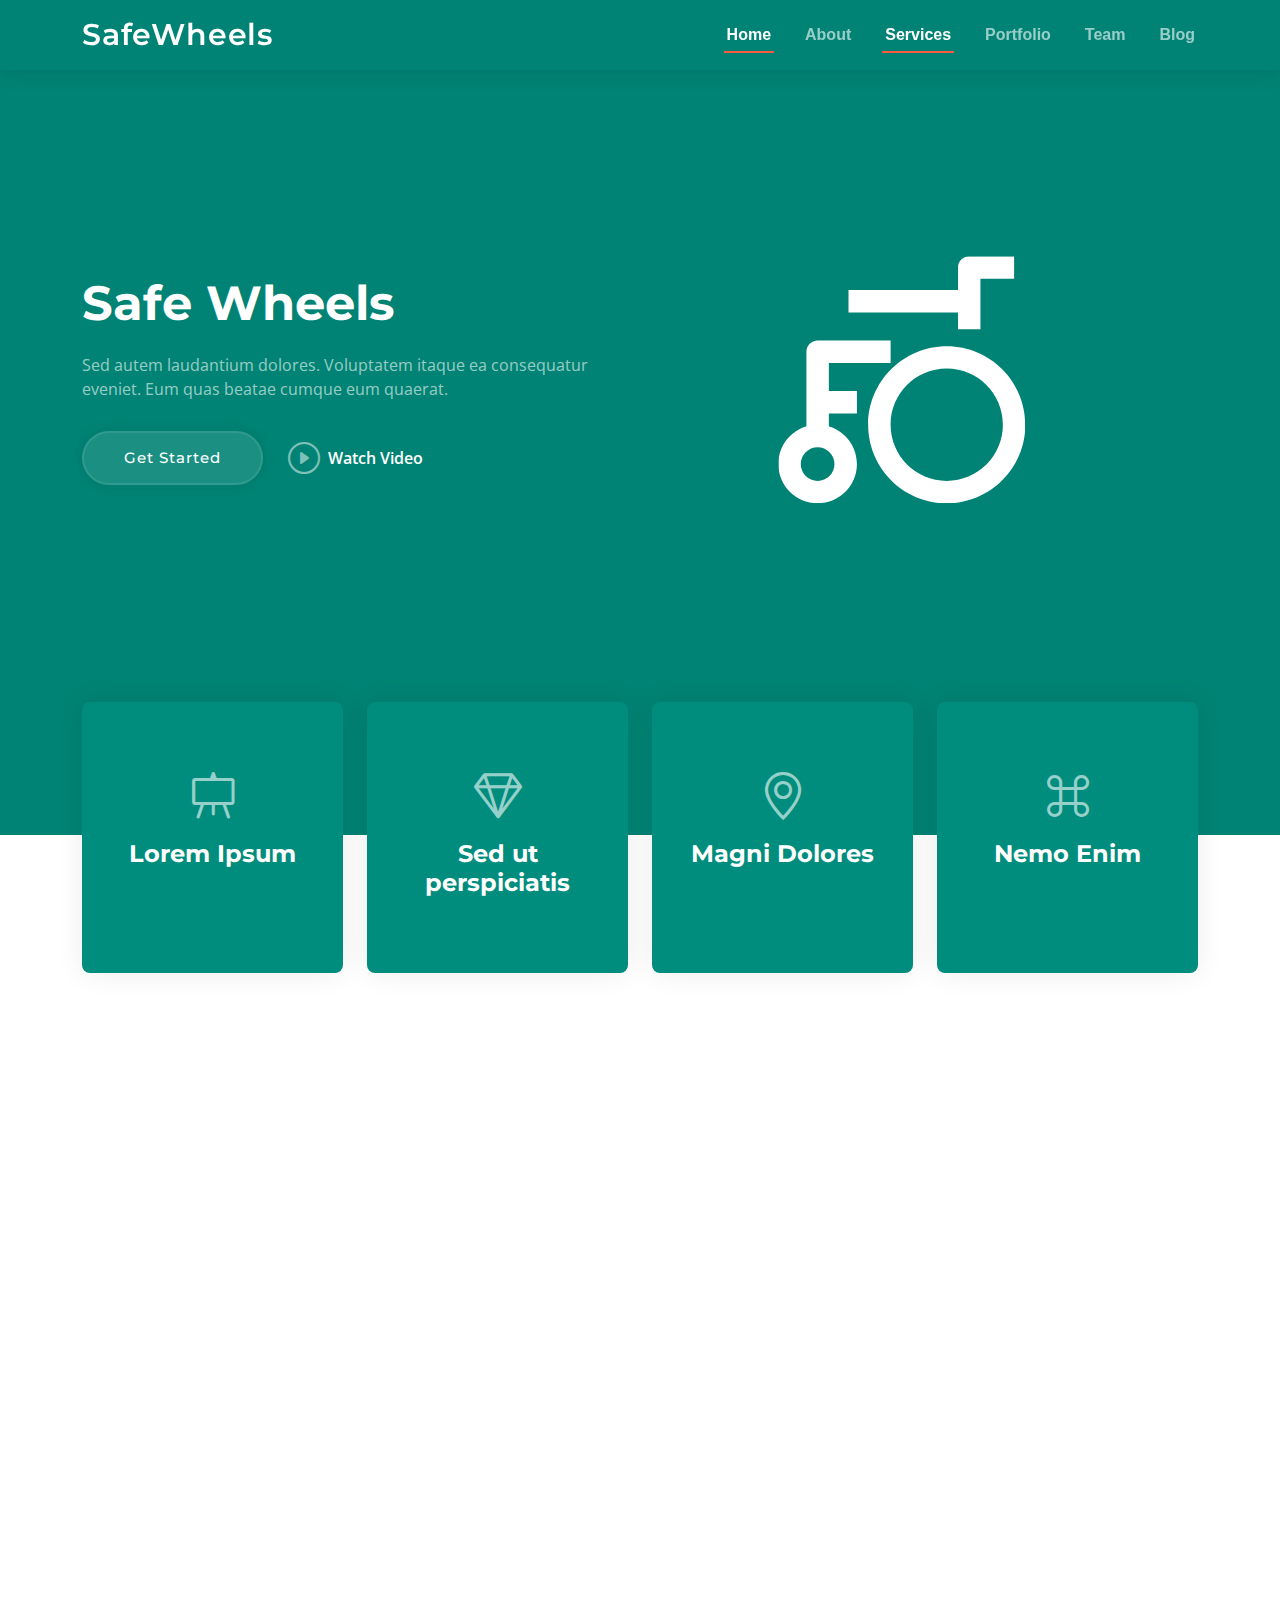
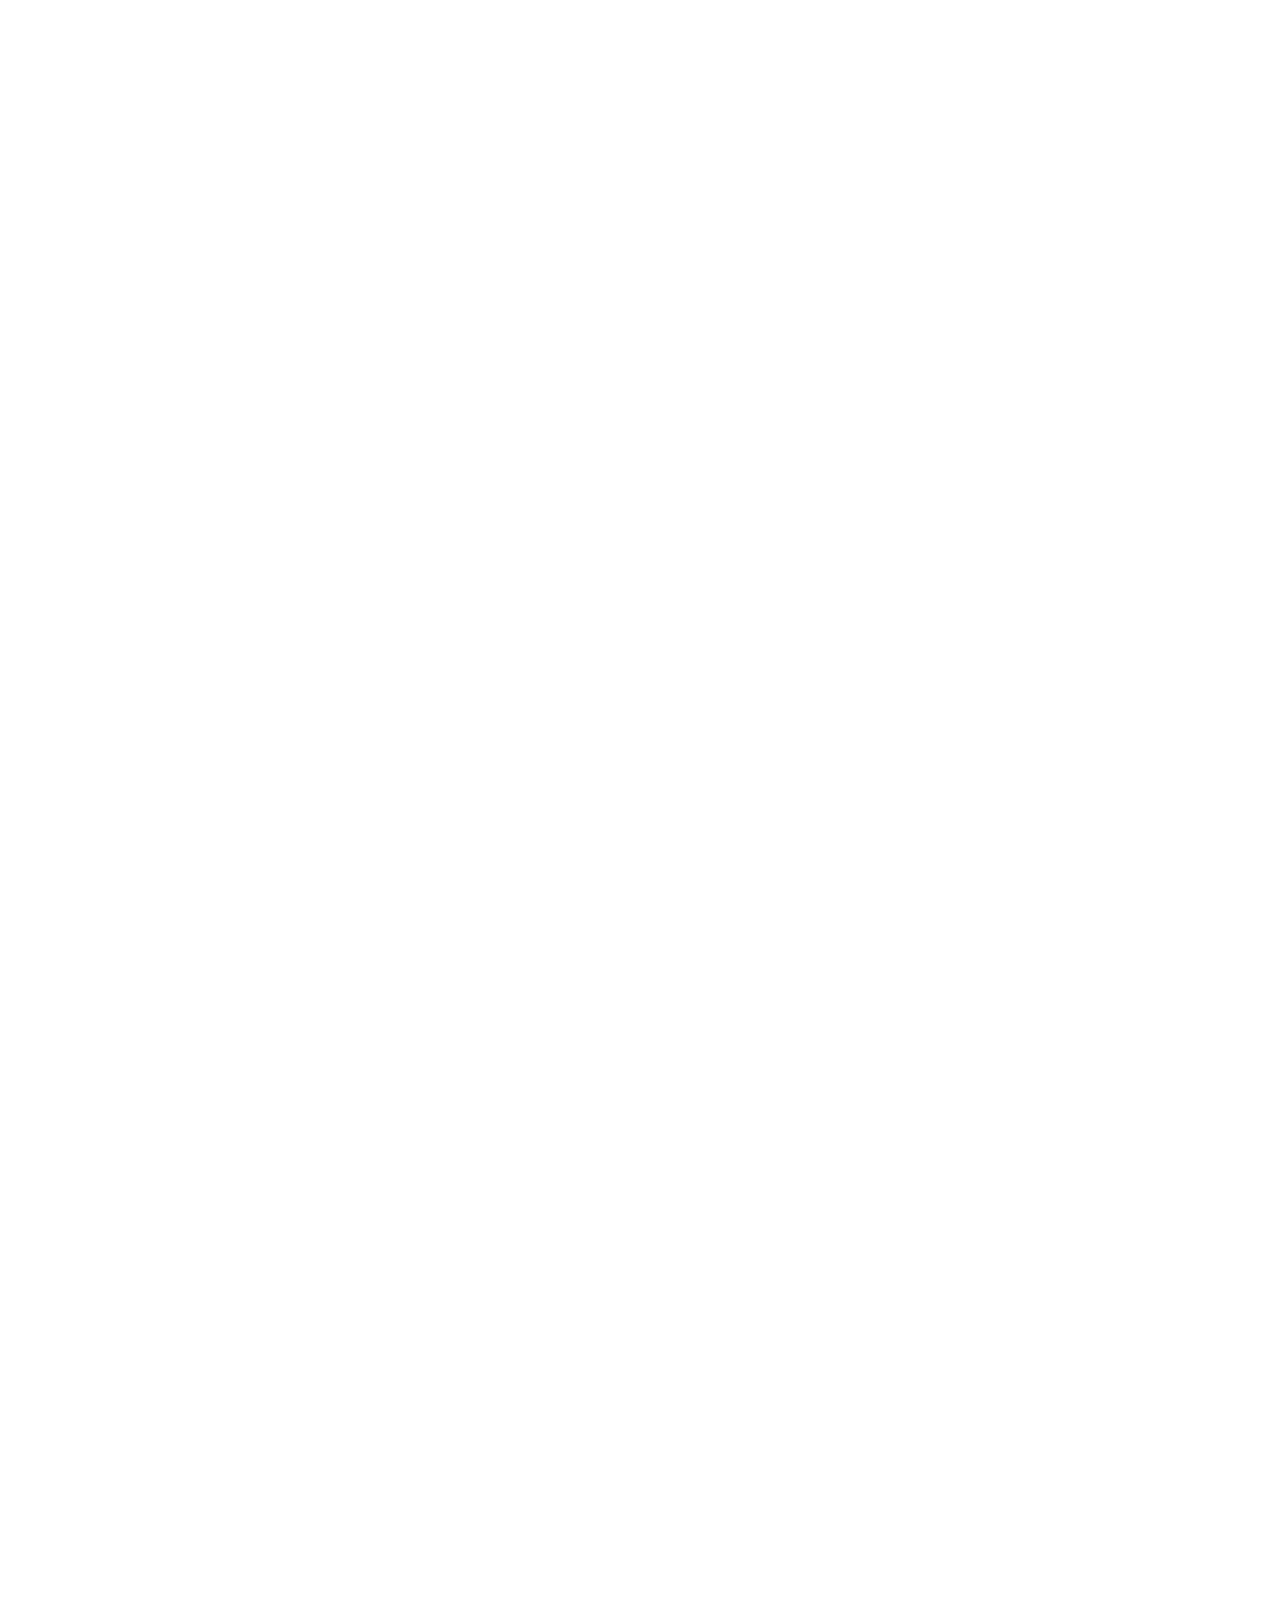
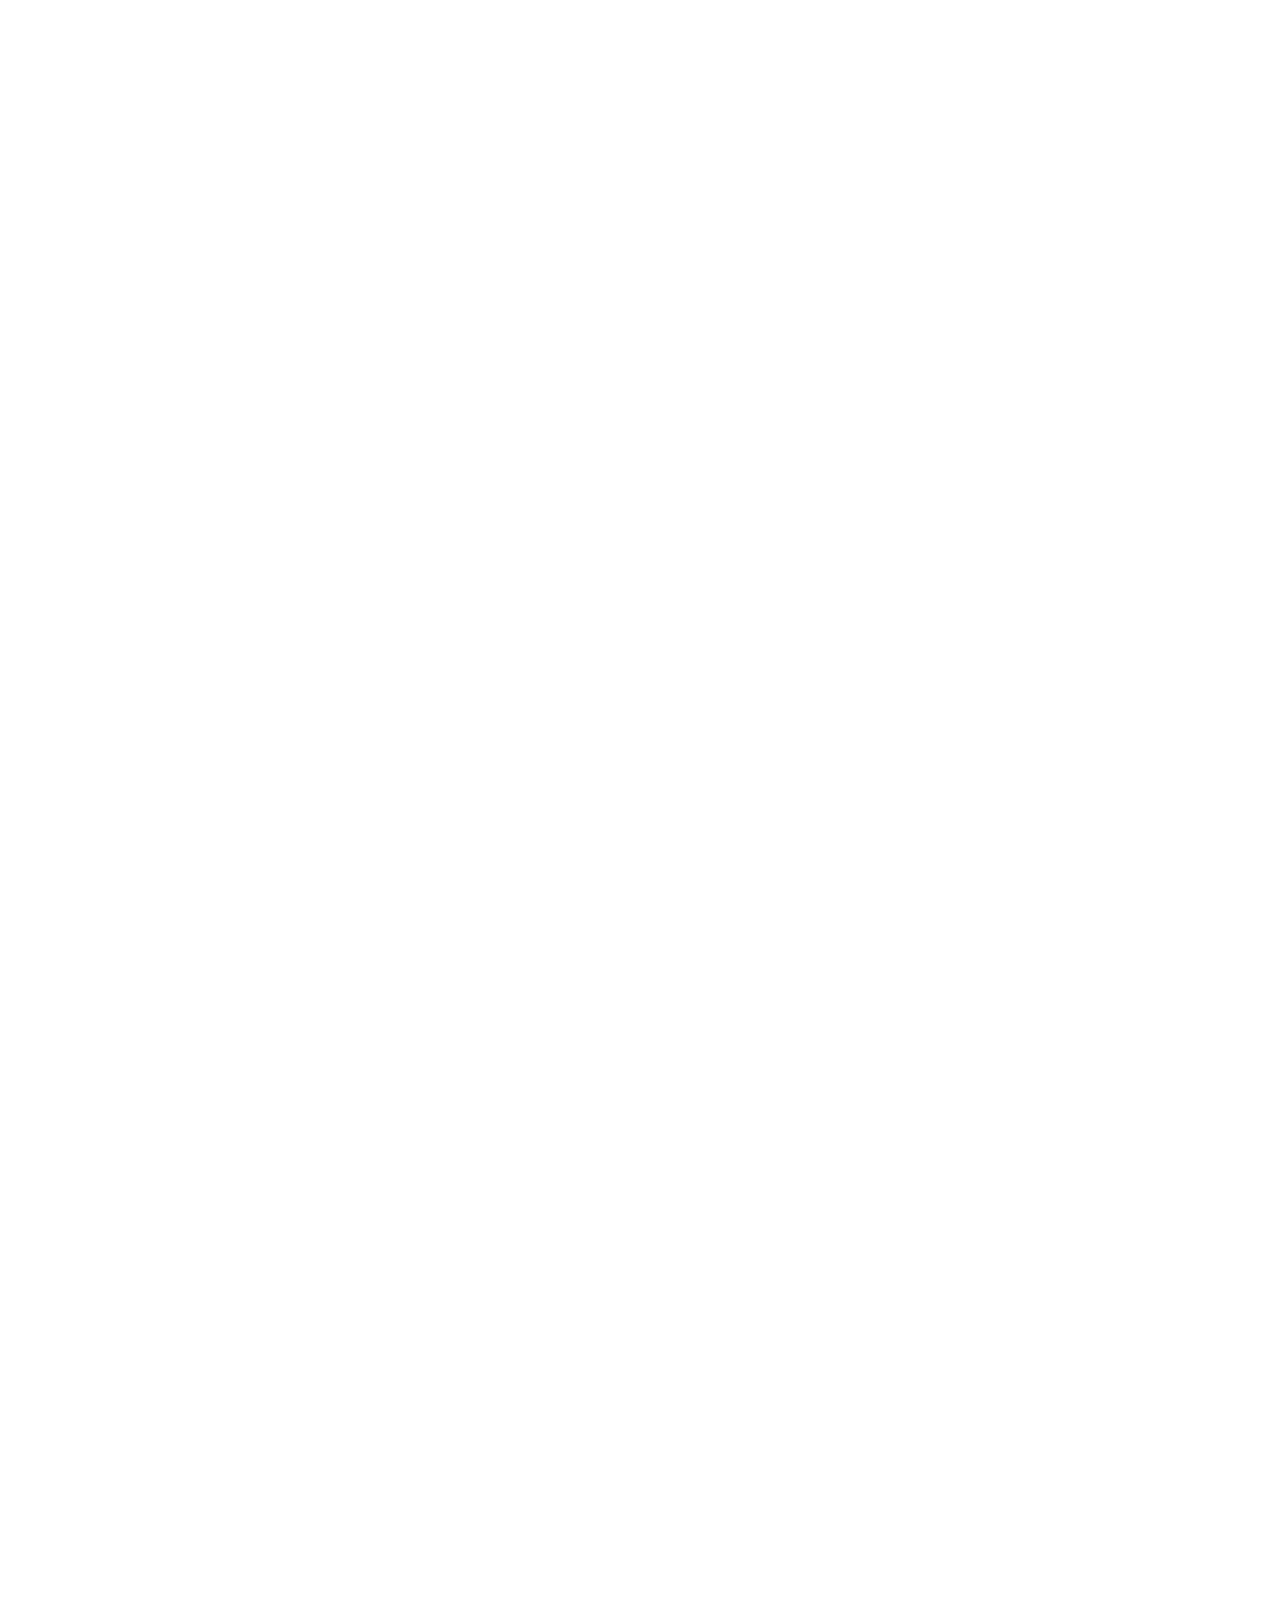
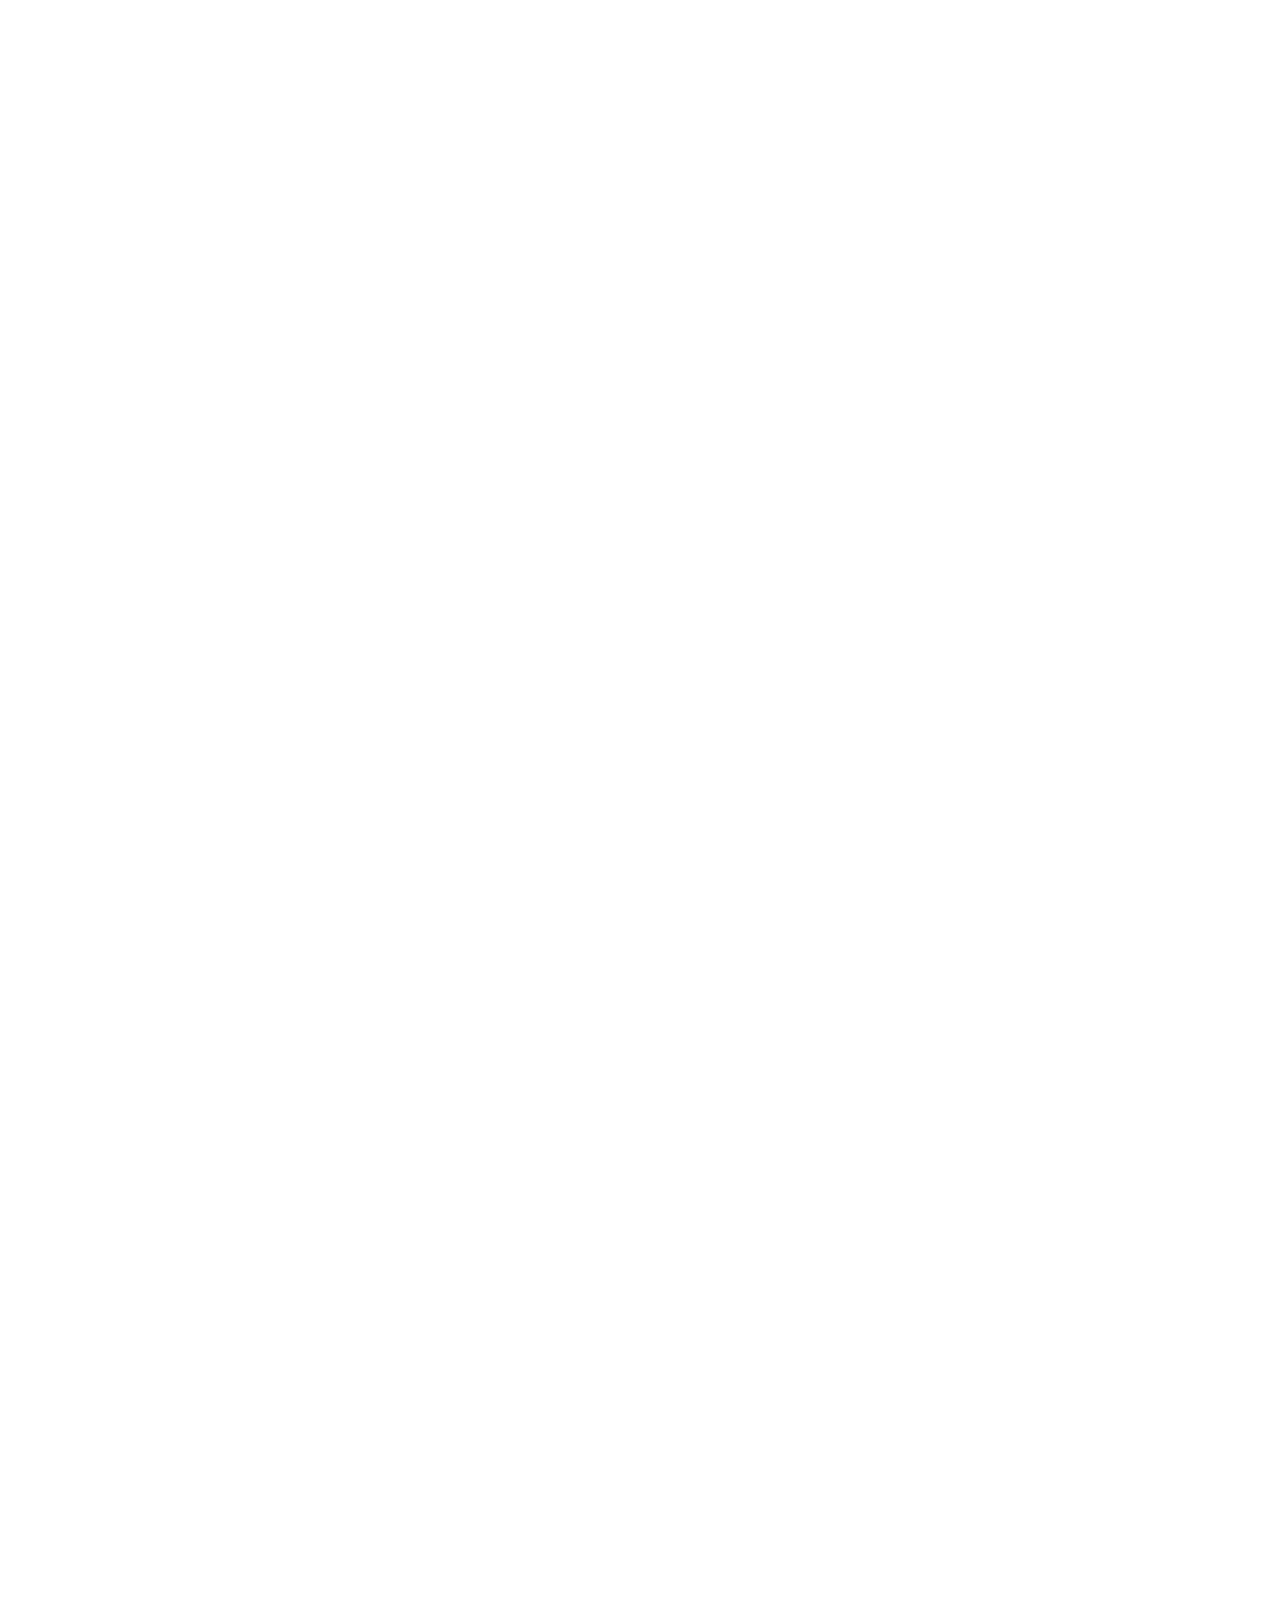
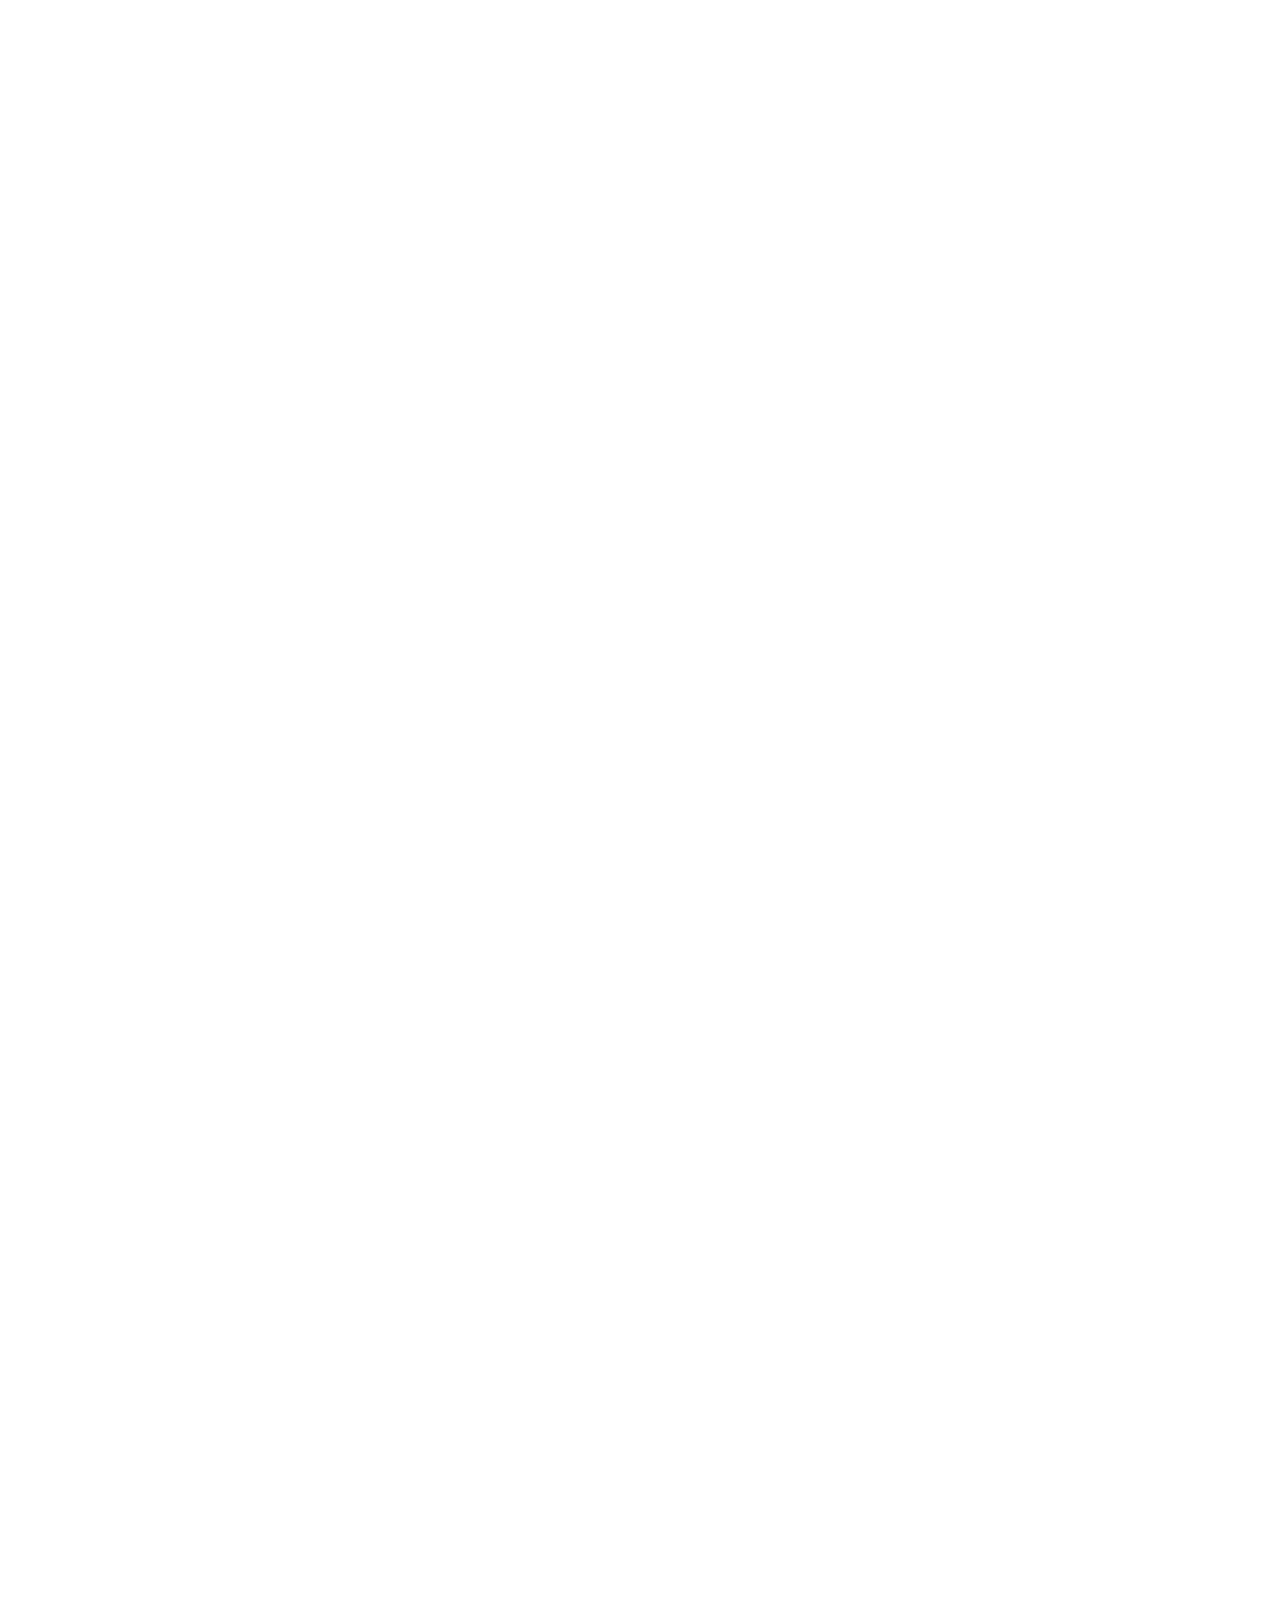
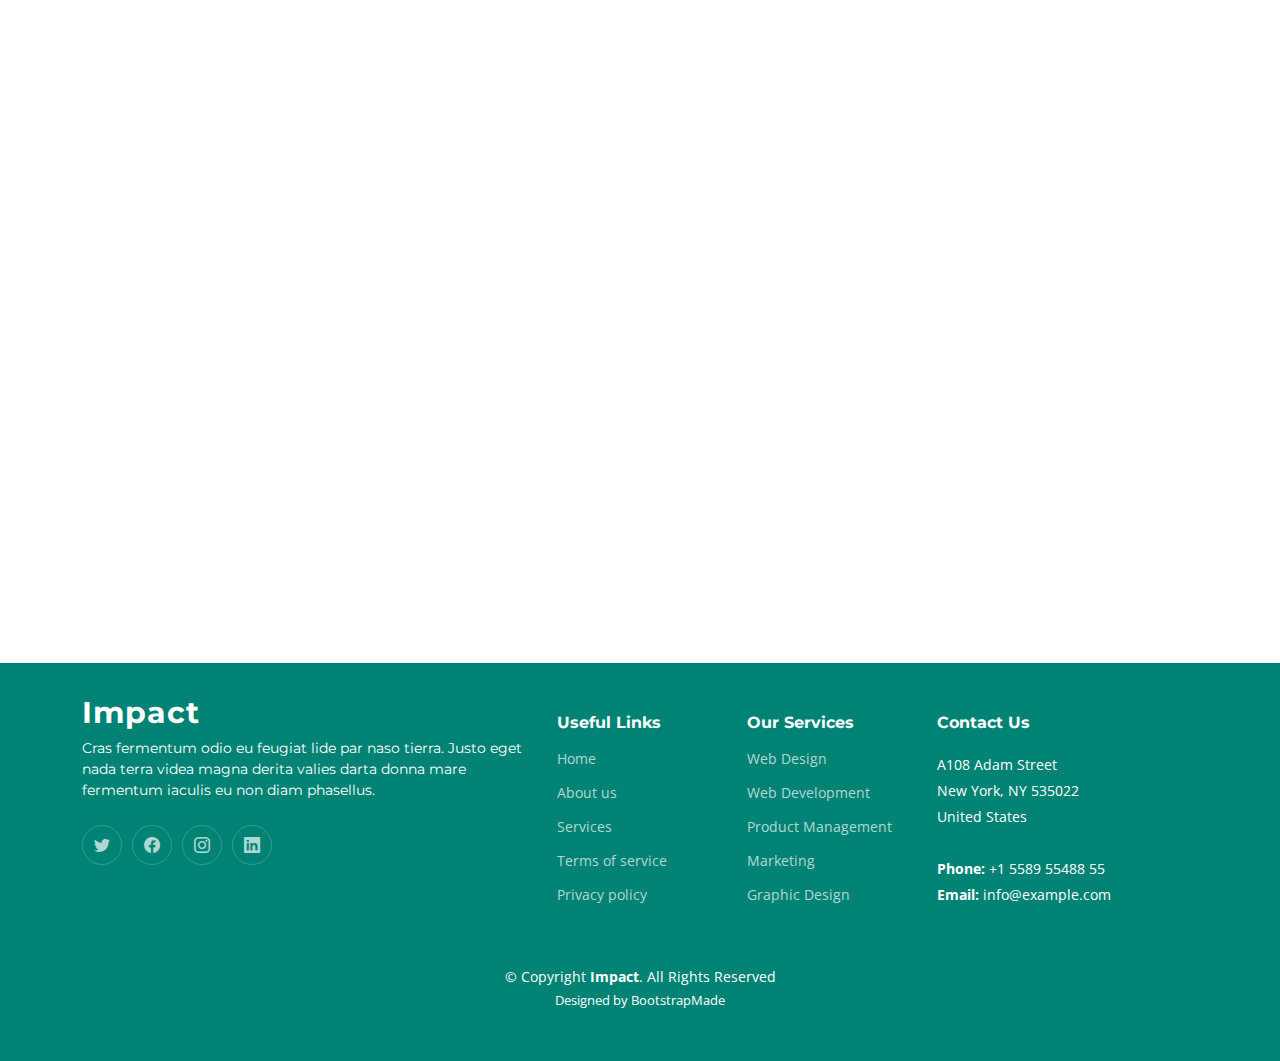
==== index.html @ d3b699c7 "Primeiro commit" ====
<!DOCTYPE html>
<html lang="en">

<head>
  <meta charset="utf-8">
  <meta content="width=device-width, initial-scale=1.0" name="viewport">

  <title>Impact Bootstrap Template - Index</title>
  <meta content="" name="description">
  <meta content="" name="keywords">

  <!-- Favicons -->
  <link href="assets/img/favicon.png" rel="icon">
  <link href="assets/img/apple-touch-icon.png" rel="apple-touch-icon">

  <!-- Google Fonts -->
  <link rel="preconnect" href="https://fonts.googleapis.com">
  <link rel="preconnect" href="https://fonts.gstatic.com" crossorigin>
  <link href="https://fonts.googleapis.com/css2?family=Open+Sans:ital,wght@0,300;0,400;0,500;0,600;0,700;1,300;1,400;1,600;1,700&family=Montserrat:ital,wght@0,300;0,400;0,500;0,600;0,700;1,300;1,400;1,500;1,600;1,700&family=Raleway:ital,wght@0,300;0,400;0,500;0,600;0,700;1,300;1,400;1,500;1,600;1,700&display=swap" rel="stylesheet">

  <!-- Vendor CSS Files -->
  <link href="assets/vendor/bootstrap/css/bootstrap.min.css" rel="stylesheet">
  <link href="assets/vendor/bootstrap-icons/bootstrap-icons.css" rel="stylesheet">
  <link href="assets/vendor/aos/aos.css" rel="stylesheet">
  <link href="assets/vendor/glightbox/css/glightbox.min.css" rel="stylesheet">
  <link href="assets/vendor/swiper/swiper-bundle.min.css" rel="stylesheet">

  <!-- Template Main CSS File -->
  <link href="assets/css/main.css" rel="stylesheet">

  <!-- =======================================================
  * Template Name: Impact
  * Updated: Sep 18 2023 with Bootstrap v5.3.2
  * Template URL: https://bootstrapmade.com/impact-bootstrap-business-website-template/
  * Author: BootstrapMade.com
  * License: https://bootstrapmade.com/license/
  ======================================================== -->
</head>

<body>

  <!-- ======= Header ======= -->
  <header id="header" class="header d-flex align-items-center">

    <div class="container-fluid container-xl d-flex align-items-center justify-content-between">
      <a href="index.html" class="logo d-flex align-items-center">
        <!-- Uncomment the line below if you also wish to use an image logo -->
        <!-- <img src="assets/img/logo.png" alt=""> -->
        <h1>SafeWheels</h1>
      </a>
      <nav id="navbar" class="navbar">
        <ul>
          <li><a href="#hero">Home</a></li>
          <li><a href="#about">About</a></li>
          <li><a href="#services">Services</a></li>
          <li><a href="#portfolio">Portfolio</a></li>
          <li><a href="#team">Team</a></li>
          <li><a href="blog.html">Blog</a></li>
              </nav><!-- .navbar -->

      <i class="mobile-nav-toggle mobile-nav-show bi bi-list"></i>
      <i class="mobile-nav-toggle mobile-nav-hide d-none bi bi-x"></i>

    </div>
  </header><!-- End Header -->
  <!-- End Header -->

  <!-- ======= Hero Section ======= -->
  <section id="hero" class="hero">
    <div class="container position-relative">
      <div class="row gy-5" data-aos="fade-in">
        <div class="col-lg-6 order-2 order-lg-1 d-flex flex-column justify-content-center text-center text-lg-start">
          <h2>Safe <span>Wheels</span></h2>
          <p>Sed autem laudantium dolores. Voluptatem itaque ea consequatur eveniet. Eum quas beatae cumque eum quaerat.</p>
          <div class="d-flex justify-content-center justify-content-lg-start">
            <a href="#about" class="btn-get-started">Get Started</a>
            <a href="https://www.youtube.com/watch?v=LXb3EKWsInQ" class="glightbox btn-watch-video d-flex align-items-center"><i class="bi bi-play-circle"></i><span>Watch Video</span></a>
          </div>
        </div>
        <div class="col-lg-6 order-1 order-lg-2">
          <img src="assets/img/LOGO SW2.png" class="img-fluid" alt="" data-aos="zoom-out" data-aos-delay="100">
        </div>
      </div>
    </div>

    <div class="icon-boxes position-relative">
      <div class="container position-relative">
        <div class="row gy-4 mt-5">

          <div class="col-xl-3 col-md-6" data-aos="fade-up" data-aos-delay="100">
            <div class="icon-box">
              <div class="icon"><i class="bi bi-easel"></i></div>
              <h4 class="title"><a href="" class="stretched-link">Lorem Ipsum</a></h4>
            </div>
          </div><!--End Icon Box -->

          <div class="col-xl-3 col-md-6" data-aos="fade-up" data-aos-delay="200">
            <div class="icon-box">
              <div class="icon"><i class="bi bi-gem"></i></div>
              <h4 class="title"><a href="" class="stretched-link">Sed ut perspiciatis</a></h4>
            </div>
          </div><!--End Icon Box -->

          <div class="col-xl-3 col-md-6" data-aos="fade-up" data-aos-delay="300">
            <div class="icon-box">
              <div class="icon"><i class="bi bi-geo-alt"></i></div>
              <h4 class="title"><a href="" class="stretched-link">Magni Dolores</a></h4>
            </div>
          </div><!--End Icon Box -->

          <div class="col-xl-3 col-md-6" data-aos="fade-up" data-aos-delay="500">
            <div class="icon-box">
              <div class="icon"><i class="bi bi-command"></i></div>
              <h4 class="title"><a href="" class="stretched-link">Nemo Enim</a></h4>
            </div>
          </div><!--End Icon Box -->

        </div>
      </div>
    </div>

    </div>
  </section>
  <!-- End Hero Section -->

  <main id="main">


   
    <!-- ======= Stats Counter Section ======= -->
    <section id="stats-counter" class="stats-counter">
      <div class="container" data-aos="fade-up">
<!-- End Stats Counter Section -->

  
    <!-- ======= Our Services Section ======= -->
    <section id="services" class="services sections-bg">
      <div class="container" data-aos="fade-up">

        <div class="section-header">
          <h2>Our Services</h2>
          <p>Aperiam dolorum et et wuia molestias qui eveniet numquam nihil porro incidunt dolores placeat sunt id nobis omnis tiledo stran delop</p>
        </div>

        <div class="row gy-4" data-aos="fade-up" data-aos-delay="100">

          <div class="col-lg-4 col-md-6">
            <div class="service-item  position-relative">
              <div class="icon">
                <i class="bi bi-activity"></i>
              </div>
              <h3>Nesciunt Mete</h3>
              <p>Provident nihil minus qui consequatur non omnis maiores. Eos accusantium minus dolores iure perferendis tempore et consequatur.</p>
              <a href="#" class="readmore stretched-link">Read more <i class="bi bi-arrow-right"></i></a>
            </div>
          </div><!-- End Service Item -->

          <div class="col-lg-4 col-md-6">
            <div class="service-item position-relative">
              <div class="icon">
                <i class="bi bi-broadcast"></i>
              </div>
              <h3>Eosle Commodi</h3>
              <p>Ut autem aut autem non a. Sint sint sit facilis nam iusto sint. Libero corrupti neque eum hic non ut nesciunt dolorem.</p>
              <a href="#" class="readmore stretched-link">Read more <i class="bi bi-arrow-right"></i></a>
            </div>
          </div><!-- End Service Item -->

          <div class="col-lg-4 col-md-6">
            <div class="service-item position-relative">
              <div class="icon">
                <i class="bi bi-easel"></i>
              </div>
              <h3>Ledo Markt</h3>
              <p>Ut excepturi voluptatem nisi sed. Quidem fuga consequatur. Minus ea aut. Vel qui id voluptas adipisci eos earum corrupti.</p>
              <a href="#" class="readmore stretched-link">Read more <i class="bi bi-arrow-right"></i></a>
            </div>
          </div><!-- End Service Item -->

          <div class="col-lg-4 col-md-6">
            <div class="service-item position-relative">
              <div class="icon">
                <i class="bi bi-bounding-box-circles"></i>
              </div>
              <h3>Asperiores Commodit</h3>
              <p>Non et temporibus minus omnis sed dolor esse consequatur. Cupiditate sed error ea fuga sit provident adipisci neque.</p>
              <a href="#" class="readmore stretched-link">Read more <i class="bi bi-arrow-right"></i></a>
            </div>
          </div><!-- End Service Item -->

          <div class="col-lg-4 col-md-6">
            <div class="service-item position-relative">
              <div class="icon">
                <i class="bi bi-calendar4-week"></i>
              </div>
              <h3>Velit Doloremque</h3>
              <p>Cumque et suscipit saepe. Est maiores autem enim facilis ut aut ipsam corporis aut. Sed animi at autem alias eius labore.</p>
              <a href="#" class="readmore stretched-link">Read more <i class="bi bi-arrow-right"></i></a>
            </div>
          </div><!-- End Service Item -->

          <div class="col-lg-4 col-md-6">
            <div class="service-item position-relative">
              <div class="icon">
                <i class="bi bi-chat-square-text"></i>
              </div>
              <h3>Dolori Architecto</h3>
              <p>Hic molestias ea quibusdam eos. Fugiat enim doloremque aut neque non et debitis iure. Corrupti recusandae ducimus enim.</p>
              <a href="#" class="readmore stretched-link">Read more <i class="bi bi-arrow-right"></i></a>
            </div>
          </div><!-- End Service Item -->

        </div>

      </div>
    </section><!-- End Our Services Section -->

    <!-- ======= Testimonials Section ======= -->
    <section id="testimonials" class="testimonials">
      <div class="container" data-aos="fade-up">

        <div class="section-header">
          <h2>Testimonials</h2>
          <p>Voluptatem quibusdam ut ullam perferendis repellat non ut consequuntur est eveniet deleniti fignissimos eos quam</p>
        </div>

        <div class="slides-3 swiper" data-aos="fade-up" data-aos-delay="100">
          <div class="swiper-wrapper">

            <div class="swiper-slide">
              <div class="testimonial-wrap">
                <div class="testimonial-item">
                  <div class="d-flex align-items-center">
                    <img src="assets/img/testimonials/testimonials-1.jpg" class="testimonial-img flex-shrink-0" alt="">
                    <div>
                      <h3>Saul Goodman</h3>
                      <h4>Ceo &amp; Founder</h4>
                      <div class="stars">
                        <i class="bi bi-star-fill"></i><i class="bi bi-star-fill"></i><i class="bi bi-star-fill"></i><i class="bi bi-star-fill"></i><i class="bi bi-star-fill"></i>
                      </div>
                    </div>
                  </div>
                  <p>
                    <i class="bi bi-quote quote-icon-left"></i>
                    Proin iaculis purus consequat sem cure digni ssim donec porttitora entum suscipit rhoncus. Accusantium quam, ultricies eget id, aliquam eget nibh et. Maecen aliquam, risus at semper.
                    <i class="bi bi-quote quote-icon-right"></i>
                  </p>
                </div>
              </div>
            </div><!-- End testimonial item -->

            <div class="swiper-slide">
              <div class="testimonial-wrap">
                <div class="testimonial-item">
                  <div class="d-flex align-items-center">
                    <img src="assets/img/testimonials/testimonials-2.jpg" class="testimonial-img flex-shrink-0" alt="">
                    <div>
                      <h3>Sara Wilsson</h3>
                      <h4>Designer</h4>
                      <div class="stars">
                        <i class="bi bi-star-fill"></i><i class="bi bi-star-fill"></i><i class="bi bi-star-fill"></i><i class="bi bi-star-fill"></i><i class="bi bi-star-fill"></i>
                      </div>
                    </div>
                  </div>
                  <p>
                    <i class="bi bi-quote quote-icon-left"></i>
                    Export tempor illum tamen malis malis eram quae irure esse labore quem cillum quid cillum eram malis quorum velit fore eram velit sunt aliqua noster fugiat irure amet legam anim culpa.
                    <i class="bi bi-quote quote-icon-right"></i>
                  </p>
                </div>
              </div>
            </div><!-- End testimonial item -->

            <div class="swiper-slide">
              <div class="testimonial-wrap">
                <div class="testimonial-item">
                  <div class="d-flex align-items-center">
                    <img src="assets/img/testimonials/testimonials-3.jpg" class="testimonial-img flex-shrink-0" alt="">
                    <div>
                      <h3>Jena Karlis</h3>
                      <h4>Store Owner</h4>
                      <div class="stars">
                        <i class="bi bi-star-fill"></i><i class="bi bi-star-fill"></i><i class="bi bi-star-fill"></i><i class="bi bi-star-fill"></i><i class="bi bi-star-fill"></i>
                      </div>
                    </div>
                  </div>
                  <p>
                    <i class="bi bi-quote quote-icon-left"></i>
                    Enim nisi quem export duis labore cillum quae magna enim sint quorum nulla quem veniam duis minim tempor labore quem eram duis noster aute amet eram fore quis sint minim.
                    <i class="bi bi-quote quote-icon-right"></i>
                  </p>
                </div>
              </div>
            </div><!-- End testimonial item -->

            <div class="swiper-slide">
              <div class="testimonial-wrap">
                <div class="testimonial-item">
                  <div class="d-flex align-items-center">
                    <img src="assets/img/testimonials/testimonials-4.jpg" class="testimonial-img flex-shrink-0" alt="">
                    <div>
                      <h3>Matt Brandon</h3>
                      <h4>Freelancer</h4>
                      <div class="stars">
                        <i class="bi bi-star-fill"></i><i class="bi bi-star-fill"></i><i class="bi bi-star-fill"></i><i class="bi bi-star-fill"></i><i class="bi bi-star-fill"></i>
                      </div>
                    </div>
                  </div>
                  <p>
                    <i class="bi bi-quote quote-icon-left"></i>
                    Fugiat enim eram quae cillum dolore dolor amet nulla culpa multos export minim fugiat minim velit minim dolor enim duis veniam ipsum anim magna sunt elit fore quem dolore.
                    <i class="bi bi-quote quote-icon-right"></i>
                  </p>
                </div>
              </div>
            </div><!-- End testimonial item -->

            <div class="swiper-slide">
              <div class="testimonial-wrap">
                <div class="testimonial-item">
                  <div class="d-flex align-items-center">
                    <img src="assets/img/testimonials/testimonials-5.jpg" class="testimonial-img flex-shrink-0" alt="">
                    <div>
                      <h3>John Larson</h3>
                      <h4>Entrepreneur</h4>
                      <div class="stars">
                        <i class="bi bi-star-fill"></i><i class="bi bi-star-fill"></i><i class="bi bi-star-fill"></i><i class="bi bi-star-fill"></i><i class="bi bi-star-fill"></i>
                      </div>
                    </div>
                  </div>
                  <p>
                    <i class="bi bi-quote quote-icon-left"></i>
                    Quis quorum aliqua sint quem legam fore sunt eram irure aliqua veniam tempor noster veniam enim culpa labore duis sunt culpa nulla illum cillum fugiat legam esse veniam culpa fore.
                    <i class="bi bi-quote quote-icon-right"></i>
                  </p>
                </div>
              </div>
            </div><!-- End testimonial item -->

          </div>
          <div class="swiper-pagination"></div>
        </div>

      </div>
    </section><!-- End Testimonials Section -->

    <!-- ======= Portfolio Section ======= -->
    <section id="portfolio" class="portfolio sections-bg">
      <div class="container" data-aos="fade-up">

        <div class="section-header">
          <h2>Portfolio</h2>
          <p>Quam sed id excepturi ccusantium dolorem ut quis dolores nisi llum nostrum enim velit qui ut et autem uia reprehenderit sunt deleniti</p>
        </div>

        <div class="portfolio-isotope" data-portfolio-filter="*" data-portfolio-layout="masonry" data-portfolio-sort="original-order" data-aos="fade-up" data-aos-delay="100">

          <div>
            <ul class="portfolio-flters">
              <li data-filter="*" class="filter-active">All</li>
              <li data-filter=".filter-app">App</li>
              <li data-filter=".filter-product">Product</li>
              <li data-filter=".filter-branding">Branding</li>
              <li data-filter=".filter-books">Books</li>
            </ul><!-- End Portfolio Filters -->
          </div>

          <div class="row gy-4 portfolio-container">

            <div class="col-xl-4 col-md-6 portfolio-item filter-app">
              <div class="portfolio-wrap">
                <a href="assets/img/portfolio/app-1.jpg" data-gallery="portfolio-gallery-app" class="glightbox"><img src="assets/img/portfolio/app-1.jpg" class="img-fluid" alt=""></a>
                <div class="portfolio-info">
                  <h4><a href="portfolio-details.html" title="More Details">App 1</a></h4>
                  <p>Lorem ipsum, dolor sit amet consectetur</p>
                </div>
              </div>
            </div><!-- End Portfolio Item -->

            <div class="col-xl-4 col-md-6 portfolio-item filter-product">
              <div class="portfolio-wrap">
                <a href="assets/img/portfolio/product-1.jpg" data-gallery="portfolio-gallery-app" class="glightbox"><img src="assets/img/portfolio/product-1.jpg" class="img-fluid" alt=""></a>
                <div class="portfolio-info">
                  <h4><a href="portfolio-details.html" title="More Details">Product 1</a></h4>
                  <p>Lorem ipsum, dolor sit amet consectetur</p>
                </div>
              </div>
            </div><!-- End Portfolio Item -->

            <div class="col-xl-4 col-md-6 portfolio-item filter-branding">
              <div class="portfolio-wrap">
                <a href="assets/img/portfolio/branding-1.jpg" data-gallery="portfolio-gallery-app" class="glightbox"><img src="assets/img/portfolio/branding-1.jpg" class="img-fluid" alt=""></a>
                <div class="portfolio-info">
                  <h4><a href="portfolio-details.html" title="More Details">Branding 1</a></h4>
                  <p>Lorem ipsum, dolor sit amet consectetur</p>
                </div>
              </div>
            </div><!-- End Portfolio Item -->

            <div class="col-xl-4 col-md-6 portfolio-item filter-books">
              <div class="portfolio-wrap">
                <a href="assets/img/portfolio/books-1.jpg" data-gallery="portfolio-gallery-app" class="glightbox"><img src="assets/img/portfolio/books-1.jpg" class="img-fluid" alt=""></a>
                <div class="portfolio-info">
                  <h4><a href="portfolio-details.html" title="More Details">Books 1</a></h4>
                  <p>Lorem ipsum, dolor sit amet consectetur</p>
                </div>
              </div>
            </div><!-- End Portfolio Item -->

            <div class="col-xl-4 col-md-6 portfolio-item filter-app">
              <div class="portfolio-wrap">
                <a href="assets/img/portfolio/app-2.jpg" data-gallery="portfolio-gallery-app" class="glightbox"><img src="assets/img/portfolio/app-2.jpg" class="img-fluid" alt=""></a>
                <div class="portfolio-info">
                  <h4><a href="portfolio-details.html" title="More Details">App 2</a></h4>
                  <p>Lorem ipsum, dolor sit amet consectetur</p>
                </div>
              </div>
            </div><!-- End Portfolio Item -->

            <div class="col-xl-4 col-md-6 portfolio-item filter-product">
              <div class="portfolio-wrap">
                <a href="assets/img/portfolio/product-2.jpg" data-gallery="portfolio-gallery-app" class="glightbox"><img src="assets/img/portfolio/product-2.jpg" class="img-fluid" alt=""></a>
                <div class="portfolio-info">
                  <h4><a href="portfolio-details.html" title="More Details">Product 2</a></h4>
                  <p>Lorem ipsum, dolor sit amet consectetur</p>
                </div>
              </div>
            </div><!-- End Portfolio Item -->

            <div class="col-xl-4 col-md-6 portfolio-item filter-branding">
              <div class="portfolio-wrap">
                <a href="assets/img/portfolio/branding-2.jpg" data-gallery="portfolio-gallery-app" class="glightbox"><img src="assets/img/portfolio/branding-2.jpg" class="img-fluid" alt=""></a>
                <div class="portfolio-info">
                  <h4><a href="portfolio-details.html" title="More Details">Branding 2</a></h4>
                  <p>Lorem ipsum, dolor sit amet consectetur</p>
                </div>
              </div>
            </div><!-- End Portfolio Item -->

            <div class="col-xl-4 col-md-6 portfolio-item filter-books">
              <div class="portfolio-wrap">
                <a href="assets/img/portfolio/books-2.jpg" data-gallery="portfolio-gallery-app" class="glightbox"><img src="assets/img/portfolio/books-2.jpg" class="img-fluid" alt=""></a>
                <div class="portfolio-info">
                  <h4><a href="portfolio-details.html" title="More Details">Books 2</a></h4>
                  <p>Lorem ipsum, dolor sit amet consectetur</p>
                </div>
              </div>
            </div><!-- End Portfolio Item -->

            <div class="col-xl-4 col-md-6 portfolio-item filter-app">
              <div class="portfolio-wrap">
                <a href="assets/img/portfolio/app-3.jpg" data-gallery="portfolio-gallery-app" class="glightbox"><img src="assets/img/portfolio/app-3.jpg" class="img-fluid" alt=""></a>
                <div class="portfolio-info">
                  <h4><a href="portfolio-details.html" title="More Details">App 3</a></h4>
                  <p>Lorem ipsum, dolor sit amet consectetur</p>
                </div>
              </div>
            </div><!-- End Portfolio Item -->

            <div class="col-xl-4 col-md-6 portfolio-item filter-product">
              <div class="portfolio-wrap">
                <a href="assets/img/portfolio/product-3.jpg" data-gallery="portfolio-gallery-app" class="glightbox"><img src="assets/img/portfolio/product-3.jpg" class="img-fluid" alt=""></a>
                <div class="portfolio-info">
                  <h4><a href="portfolio-details.html" title="More Details">Product 3</a></h4>
                  <p>Lorem ipsum, dolor sit amet consectetur</p>
                </div>
              </div>
            </div><!-- End Portfolio Item -->

            <div class="col-xl-4 col-md-6 portfolio-item filter-branding">
              <div class="portfolio-wrap">
                <a href="assets/img/portfolio/branding-3.jpg" data-gallery="portfolio-gallery-app" class="glightbox"><img src="assets/img/portfolio/branding-3.jpg" class="img-fluid" alt=""></a>
                <div class="portfolio-info">
                  <h4><a href="portfolio-details.html" title="More Details">Branding 3</a></h4>
                  <p>Lorem ipsum, dolor sit amet consectetur</p>
                </div>
              </div>
            </div><!-- End Portfolio Item -->

            <div class="col-xl-4 col-md-6 portfolio-item filter-books">
              <div class="portfolio-wrap">
                <a href="assets/img/portfolio/books-3.jpg" data-gallery="portfolio-gallery-app" class="glightbox"><img src="assets/img/portfolio/books-3.jpg" class="img-fluid" alt=""></a>
                <div class="portfolio-info">
                  <h4><a href="portfolio-details.html" title="More Details">Books 3</a></h4>
                  <p>Lorem ipsum, dolor sit amet consectetur</p>
                </div>
              </div>
            </div><!-- End Portfolio Item -->

          </div><!-- End Portfolio Container -->

        </div>

      </div>
    </section><!-- End Portfolio Section -->

    <!-- ======= Our Team Section ======= -->
    <section id="team" class="team">
      <div class="container" data-aos="fade-up">

        <div class="section-header">
          <h2>Our Team</h2>
          <p>Nulla dolorum nulla nesciunt rerum facere sed ut inventore quam porro nihil id ratione ea sunt quis dolorem dolore earum</p>
        </div>

        <div class="row gy-4">

          <div class="col-xl-3 col-md-6 d-flex" data-aos="fade-up" data-aos-delay="100">
            <div class="member">
              <img src="assets/img/team/team-1.jpg" class="img-fluid" alt="">
              <h4>Walter White</h4>
              <span>Web Development</span>
              <div class="social">
                <a href=""><i class="bi bi-twitter"></i></a>
                <a href=""><i class="bi bi-facebook"></i></a>
                <a href=""><i class="bi bi-instagram"></i></a>
                <a href=""><i class="bi bi-linkedin"></i></a>
              </div>
            </div>
          </div><!-- End Team Member -->

          <div class="col-xl-3 col-md-6 d-flex" data-aos="fade-up" data-aos-delay="200">
            <div class="member">
              <img src="assets/img/team/team-2.jpg" class="img-fluid" alt="">
              <h4>Sarah Jhinson</h4>
              <span>Marketing</span>
              <div class="social">
                <a href=""><i class="bi bi-twitter"></i></a>
                <a href=""><i class="bi bi-facebook"></i></a>
                <a href=""><i class="bi bi-instagram"></i></a>
                <a href=""><i class="bi bi-linkedin"></i></a>
              </div>
            </div>
          </div><!-- End Team Member -->

          <div class="col-xl-3 col-md-6 d-flex" data-aos="fade-up" data-aos-delay="300">
            <div class="member">
              <img src="assets/img/team/team-3.jpg" class="img-fluid" alt="">
              <h4>William Anderson</h4>
              <span>Content</span>
              <div class="social">
                <a href=""><i class="bi bi-twitter"></i></a>
                <a href=""><i class="bi bi-facebook"></i></a>
                <a href=""><i class="bi bi-instagram"></i></a>
                <a href=""><i class="bi bi-linkedin"></i></a>
              </div>
            </div>
          </div><!-- End Team Member -->

          <div class="col-xl-3 col-md-6 d-flex" data-aos="fade-up" data-aos-delay="400">
            <div class="member">
              <img src="assets/img/team/team-4.jpg" class="img-fluid" alt="">
              <h4>Amanda Jepson</h4>
              <span>Accountant</span>
              <div class="social">
                <a href=""><i class="bi bi-twitter"></i></a>
                <a href=""><i class="bi bi-facebook"></i></a>
                <a href=""><i class="bi bi-instagram"></i></a>
                <a href=""><i class="bi bi-linkedin"></i></a>
              </div>
            </div>
          </div><!-- End Team Member -->

        </div>

      </div>
    </section><!-- End Our Team Section -->

    <!-- ======= Pricing Section ======= -->
    <section id="pricing" class="pricing sections-bg">
      <div class="container" data-aos="fade-up">

        <div class="section-header">
          <h2>Pricing</h2>
          <p>Aperiam dolorum et et wuia molestias qui eveniet numquam nihil porro incidunt dolores placeat sunt id nobis omnis tiledo stran delop</p>
        </div>

        <div class="row g-4 py-lg-5" data-aos="zoom-out" data-aos-delay="100">

          <div class="col-lg-4">
            <div class="pricing-item">
              <h3>Free Plan</h3>
              <div class="icon">
                <i class="bi bi-box"></i>
              </div>
              <h4><sup>$</sup>0<span> / month</span></h4>
              <ul>
                <li><i class="bi bi-check"></i> Quam adipiscing vitae proin</li>
                <li><i class="bi bi-check"></i> Nec feugiat nisl pretium</li>
                <li><i class="bi bi-check"></i> Nulla at volutpat diam uteera</li>
                <li class="na"><i class="bi bi-x"></i> <span>Pharetra massa massa ultricies</span></li>
                <li class="na"><i class="bi bi-x"></i> <span>Massa ultricies mi quis hendrerit</span></li>
              </ul>
              <div class="text-center"><a href="#" class="buy-btn">Buy Now</a></div>
            </div>
          </div><!-- End Pricing Item -->

          <div class="col-lg-4">
            <div class="pricing-item featured">
              <h3>Business Plan</h3>
              <div class="icon">
                <i class="bi bi-airplane"></i>
              </div>

              <h4><sup>$</sup>29<span> / month</span></h4>
              <ul>
                <li><i class="bi bi-check"></i> Quam adipiscing vitae proin</li>
                <li><i class="bi bi-check"></i> Nec feugiat nisl pretium</li>
                <li><i class="bi bi-check"></i> Nulla at volutpat diam uteera</li>
                <li><i class="bi bi-check"></i> Pharetra massa massa ultricies</li>
                <li><i class="bi bi-check"></i> Massa ultricies mi quis hendrerit</li>
              </ul>
              <div class="text-center"><a href="#" class="buy-btn">Buy Now</a></div>
            </div>
          </div><!-- End Pricing Item -->

          <div class="col-lg-4">
            <div class="pricing-item">
              <h3>Developer Plan</h3>
              <div class="icon">
                <i class="bi bi-send"></i>
              </div>
              <h4><sup>$</sup>49<span> / month</span></h4>
              <ul>
                <li><i class="bi bi-check"></i> Quam adipiscing vitae proin</li>
                <li><i class="bi bi-check"></i> Nec feugiat nisl pretium</li>
                <li><i class="bi bi-check"></i> Nulla at volutpat diam uteera</li>
                <li><i class="bi bi-check"></i> Pharetra massa massa ultricies</li>
                <li><i class="bi bi-check"></i> Massa ultricies mi quis hendrerit</li>
              </ul>
              <div class="text-center"><a href="#" class="buy-btn">Buy Now</a></div>
            </div>
          </div><!-- End Pricing Item -->

        </div>

      </div>
    </section><!-- End Pricing Section -->

    <!-- ======= Frequently Asked Questions Section ======= -->
    <section id="faq" class="faq">
      <div class="container" data-aos="fade-up">

        <div class="row gy-4">

          <div class="col-lg-4">
            <div class="content px-xl-5">
              <h3>Frequently Asked <strong>Questions</strong></h3>
              <p>
                Lorem ipsum dolor sit amet, consectetur adipiscing elit, sed do eiusmod tempor incididunt ut labore et dolore magna aliqua. Duis aute irure dolor in reprehenderit
              </p>
            </div>
          </div>

          <div class="col-lg-8">

            <div class="accordion accordion-flush" id="faqlist" data-aos="fade-up" data-aos-delay="100">

              <div class="accordion-item">
                <h3 class="accordion-header">
                  <button class="accordion-button collapsed" type="button" data-bs-toggle="collapse" data-bs-target="#faq-content-1">
                    <span class="num">1.</span>
                    Non consectetur a erat nam at lectus urna duis?
                  </button>
                </h3>
                <div id="faq-content-1" class="accordion-collapse collapse" data-bs-parent="#faqlist">
                  <div class="accordion-body">
                    Feugiat pretium nibh ipsum consequat. Tempus iaculis urna id volutpat lacus laoreet non curabitur gravida. Venenatis lectus magna fringilla urna porttitor rhoncus dolor purus non.
                  </div>
                </div>
              </div><!-- # Faq item-->

              <div class="accordion-item">
                <h3 class="accordion-header">
                  <button class="accordion-button collapsed" type="button" data-bs-toggle="collapse" data-bs-target="#faq-content-2">
                    <span class="num">2.</span>
                    Feugiat scelerisque varius morbi enim nunc faucibus a pellentesque?
                  </button>
                </h3>
                <div id="faq-content-2" class="accordion-collapse collapse" data-bs-parent="#faqlist">
                  <div class="accordion-body">
                    Dolor sit amet consectetur adipiscing elit pellentesque habitant morbi. Id interdum velit laoreet id donec ultrices. Fringilla phasellus faucibus scelerisque eleifend donec pretium. Est pellentesque elit ullamcorper dignissim. Mauris ultrices eros in cursus turpis massa tincidunt dui.
                  </div>
                </div>
              </div><!-- # Faq item-->

              <div class="accordion-item">
                <h3 class="accordion-header">
                  <button class="accordion-button collapsed" type="button" data-bs-toggle="collapse" data-bs-target="#faq-content-3">
                    <span class="num">3.</span>
                    Dolor sit amet consectetur adipiscing elit pellentesque habitant morbi?
                  </button>
                </h3>
                <div id="faq-content-3" class="accordion-collapse collapse" data-bs-parent="#faqlist">
                  <div class="accordion-body">
                    Eleifend mi in nulla posuere sollicitudin aliquam ultrices sagittis orci. Faucibus pulvinar elementum integer enim. Sem nulla pharetra diam sit amet nisl suscipit. Rutrum tellus pellentesque eu tincidunt. Lectus urna duis convallis convallis tellus. Urna molestie at elementum eu facilisis sed odio morbi quis
                  </div>
                </div>
              </div><!-- # Faq item-->

              <div class="accordion-item">
                <h3 class="accordion-header">
                  <button class="accordion-button collapsed" type="button" data-bs-toggle="collapse" data-bs-target="#faq-content-4">
                    <span class="num">4.</span>
                    Ac odio tempor orci dapibus. Aliquam eleifend mi in nulla?
                  </button>
                </h3>
                <div id="faq-content-4" class="accordion-collapse collapse" data-bs-parent="#faqlist">
                  <div class="accordion-body">
                    Dolor sit amet consectetur adipiscing elit pellentesque habitant morbi. Id interdum velit laoreet id donec ultrices. Fringilla phasellus faucibus scelerisque eleifend donec pretium. Est pellentesque elit ullamcorper dignissim. Mauris ultrices eros in cursus turpis massa tincidunt dui.
                  </div>
                </div>
              </div><!-- # Faq item-->

              <div class="accordion-item">
                <h3 class="accordion-header">
                  <button class="accordion-button collapsed" type="button" data-bs-toggle="collapse" data-bs-target="#faq-content-5">
                    <span class="num">5.</span>
                    Tempus quam pellentesque nec nam aliquam sem et tortor consequat?
                  </button>
                </h3>
                <div id="faq-content-5" class="accordion-collapse collapse" data-bs-parent="#faqlist">
                  <div class="accordion-body">
                    Molestie a iaculis at erat pellentesque adipiscing commodo. Dignissim suspendisse in est ante in. Nunc vel risus commodo viverra maecenas accumsan. Sit amet nisl suscipit adipiscing bibendum est. Purus gravida quis blandit turpis cursus in
                  </div>
                </div>
              </div><!-- # Faq item-->

            </div>

          </div>
        </div>

      </div>
    </section><!-- End Frequently Asked Questions Section -->

    <!-- ======= Recent Blog Posts Section ======= -->
    <section id="recent-posts" class="recent-posts sections-bg">
      <div class="container" data-aos="fade-up">

        <div class="section-header">
          <h2>Recent Blog Posts</h2>
          <p>Consequatur libero assumenda est voluptatem est quidem illum et officia imilique qui vel architecto accusamus fugit aut qui distinctio</p>
        </div>

        <div class="row gy-4">

          <div class="col-xl-4 col-md-6">
            <article>

              <div class="post-img">
                <img src="assets/img/blog/blog-1.jpg" alt="" class="img-fluid">
              </div>

              <p class="post-category">Politics</p>

              <h2 class="title">
                <a href="blog-details.html">Dolorum optio tempore voluptas dignissimos</a>
              </h2>

              <div class="d-flex align-items-center">
                <img src="assets/img/blog/blog-author.jpg" alt="" class="img-fluid post-author-img flex-shrink-0">
                <div class="post-meta">
                  <p class="post-author">Maria Doe</p>
                  <p class="post-date">
                    <time datetime="2022-01-01">Jan 1, 2022</time>
                  </p>
                </div>
              </div>

            </article>
          </div><!-- End post list item -->

          <div class="col-xl-4 col-md-6">
            <article>

              <div class="post-img">
                <img src="assets/img/blog/blog-2.jpg" alt="" class="img-fluid">
              </div>

              <p class="post-category">Sports</p>

              <h2 class="title">
                <a href="blog-details.html">Nisi magni odit consequatur autem nulla dolorem</a>
              </h2>

              <div class="d-flex align-items-center">
                <img src="assets/img/blog/blog-author-2.jpg" alt="" class="img-fluid post-author-img flex-shrink-0">
                <div class="post-meta">
                  <p class="post-author">Allisa Mayer</p>
                  <p class="post-date">
                    <time datetime="2022-01-01">Jun 5, 2022</time>
                  </p>
                </div>
              </div>

            </article>
          </div><!-- End post list item -->

          <div class="col-xl-4 col-md-6">
            <article>

              <div class="post-img">
                <img src="assets/img/blog/blog-3.jpg" alt="" class="img-fluid">
              </div>

              <p class="post-category">Entertainment</p>

              <h2 class="title">
                <a href="blog-details.html">Possimus soluta ut id suscipit ea ut in quo quia et soluta</a>
              </h2>

              <div class="d-flex align-items-center">
                <img src="assets/img/blog/blog-author-3.jpg" alt="" class="img-fluid post-author-img flex-shrink-0">
                <div class="post-meta">
                  <p class="post-author">Mark Dower</p>
                  <p class="post-date">
                    <time datetime="2022-01-01">Jun 22, 2022</time>
                  </p>
                </div>
              </div>

            </article>
          </div><!-- End post list item -->

        </div><!-- End recent posts list -->

      </div>
    </section><!-- End Recent Blog Posts Section -->

    <!-- ======= Contact Section ======= -->
    <section id="contact" class="contact">
      <div class="container" data-aos="fade-up">

        <div class="section-header">
          <h2>Contact</h2>
          <p>Nulla dolorum nulla nesciunt rerum facere sed ut inventore quam porro nihil id ratione ea sunt quis dolorem dolore earum</p>
        </div>

        <div class="row gx-lg-0 gy-4">

          <div class="col-lg-4">

            <div class="info-container d-flex flex-column align-items-center justify-content-center">
              <div class="info-item d-flex">
                <i class="bi bi-geo-alt flex-shrink-0"></i>
                <div>
                  <h4>Location:</h4>
                  <p>A108 Adam Street, New York, NY 535022</p>
                </div>
              </div><!-- End Info Item -->

              <div class="info-item d-flex">
                <i class="bi bi-envelope flex-shrink-0"></i>
                <div>
                  <h4>Email:</h4>
                  <p>info@example.com</p>
                </div>
              </div><!-- End Info Item -->

              <div class="info-item d-flex">
                <i class="bi bi-phone flex-shrink-0"></i>
                <div>
                  <h4>Call:</h4>
                  <p>+1 5589 55488 55</p>
                </div>
              </div><!-- End Info Item -->

              <div class="info-item d-flex">
                <i class="bi bi-clock flex-shrink-0"></i>
                <div>
                  <h4>Open Hours:</h4>
                  <p>Mon-Sat: 11AM - 23PM</p>
                </div>
              </div><!-- End Info Item -->
            </div>

          </div>

          <div class="col-lg-8">
            <form action="forms/contact.php" method="post" role="form" class="php-email-form">
              <div class="row">
                <div class="col-md-6 form-group">
                  <input type="text" name="name" class="form-control" id="name" placeholder="Your Name" required>
                </div>
                <div class="col-md-6 form-group mt-3 mt-md-0">
                  <input type="email" class="form-control" name="email" id="email" placeholder="Your Email" required>
                </div>
              </div>
              <div class="form-group mt-3">
                <input type="text" class="form-control" name="subject" id="subject" placeholder="Subject" required>
              </div>
              <div class="form-group mt-3">
                <textarea class="form-control" name="message" rows="7" placeholder="Message" required></textarea>
              </div>
              <div class="my-3">
                <div class="loading">Loading</div>
                <div class="error-message"></div>
                <div class="sent-message">Your message has been sent. Thank you!</div>
              </div>
              <div class="text-center"><button type="submit">Send Message</button></div>
            </form>
          </div><!-- End Contact Form -->

        </div>

      </div>
    </section><!-- End Contact Section -->

  </main><!-- End #main -->

  <!-- ======= Footer ======= -->
  <footer id="footer" class="footer">

    <div class="container">
      <div class="row gy-4">
        <div class="col-lg-5 col-md-12 footer-info">
          <a href="index.html" class="logo d-flex align-items-center">
            <span>Impact</span>
          </a>
          <p>Cras fermentum odio eu feugiat lide par naso tierra. Justo eget nada terra videa magna derita valies darta donna mare fermentum iaculis eu non diam phasellus.</p>
          <div class="social-links d-flex mt-4">
            <a href="#" class="twitter"><i class="bi bi-twitter"></i></a>
            <a href="#" class="facebook"><i class="bi bi-facebook"></i></a>
            <a href="#" class="instagram"><i class="bi bi-instagram"></i></a>
            <a href="#" class="linkedin"><i class="bi bi-linkedin"></i></a>
          </div>
        </div>

        <div class="col-lg-2 col-6 footer-links">
          <h4>Useful Links</h4>
          <ul>
            <li><a href="#">Home</a></li>
            <li><a href="#">About us</a></li>
            <li><a href="#">Services</a></li>
            <li><a href="#">Terms of service</a></li>
            <li><a href="#">Privacy policy</a></li>
          </ul>
        </div>

        <div class="col-lg-2 col-6 footer-links">
          <h4>Our Services</h4>
          <ul>
            <li><a href="#">Web Design</a></li>
            <li><a href="#">Web Development</a></li>
            <li><a href="#">Product Management</a></li>
            <li><a href="#">Marketing</a></li>
            <li><a href="#">Graphic Design</a></li>
          </ul>
        </div>

        <div class="col-lg-3 col-md-12 footer-contact text-center text-md-start">
          <h4>Contact Us</h4>
          <p>
            A108 Adam Street <br>
            New York, NY 535022<br>
            United States <br><br>
            <strong>Phone:</strong> +1 5589 55488 55<br>
            <strong>Email:</strong> info@example.com<br>
          </p>

        </div>

      </div>
    </div>

    <div class="container mt-4">
      <div class="copyright">
        &copy; Copyright <strong><span>Impact</span></strong>. All Rights Reserved
      </div>
      <div class="credits">
        <!-- All the links in the footer should remain intact. -->
        <!-- You can delete the links only if you purchased the pro version. -->
        <!-- Licensing information: https://bootstrapmade.com/license/ -->
        <!-- Purchase the pro version with working PHP/AJAX contact form: https://bootstrapmade.com/impact-bootstrap-business-website-template/ -->
        Designed by <a href="https://bootstrapmade.com/">BootstrapMade</a>
      </div>
    </div>

  </footer><!-- End Footer -->
  <!-- End Footer -->

  <a href="#" class="scroll-top d-flex align-items-center justify-content-center"><i class="bi bi-arrow-up-short"></i></a>

  <div id="preloader"></div>

  <!-- Vendor JS Files -->
  <script src="assets/vendor/bootstrap/js/bootstrap.bundle.min.js"></script>
  <script src="assets/vendor/aos/aos.js"></script>
  <script src="assets/vendor/glightbox/js/glightbox.min.js"></script>
  <script src="assets/vendor/purecounter/purecounter_vanilla.js"></script>
  <script src="assets/vendor/swiper/swiper-bundle.min.js"></script>
  <script src="assets/vendor/isotope-layout/isotope.pkgd.min.js"></script>
  <script src="assets/vendor/php-email-form/validate.js"></script>

  <!-- Template Main JS File -->
  <script src="assets/js/main.js"></script>

</body>

</html>
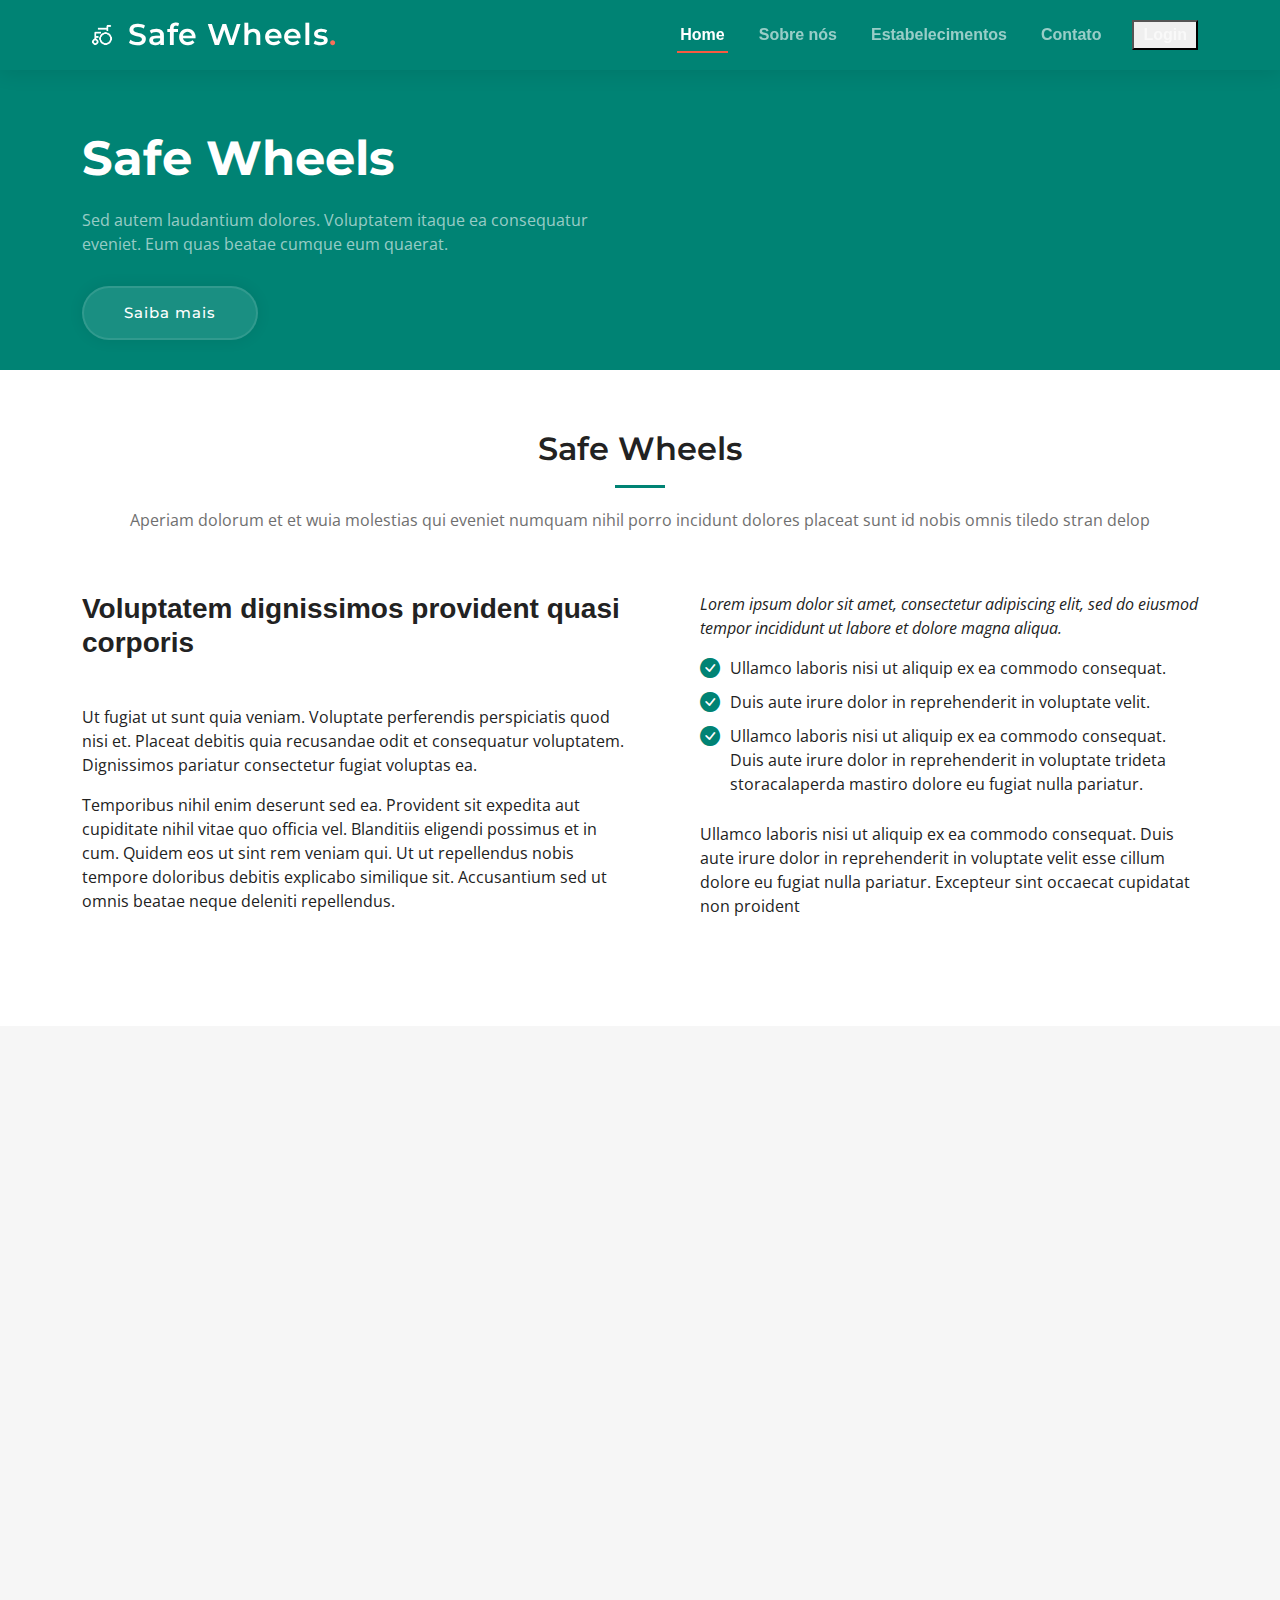
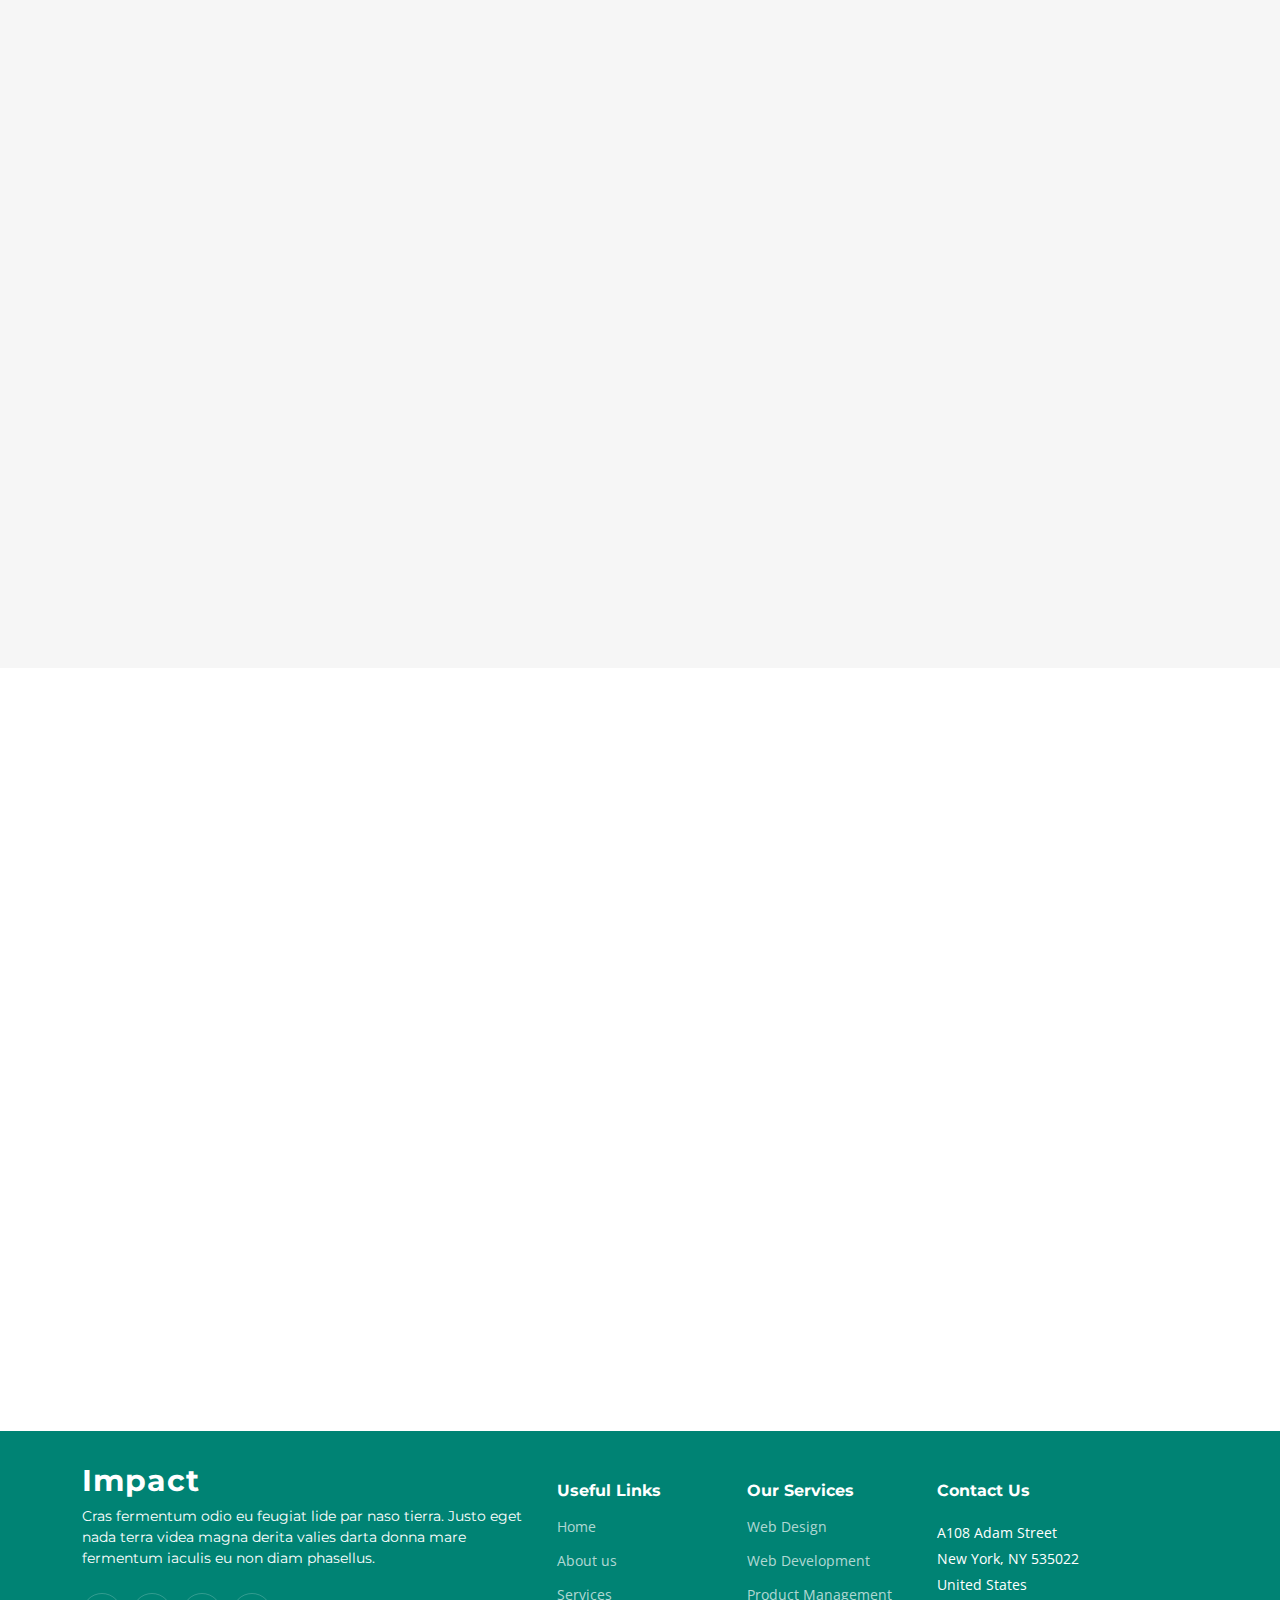
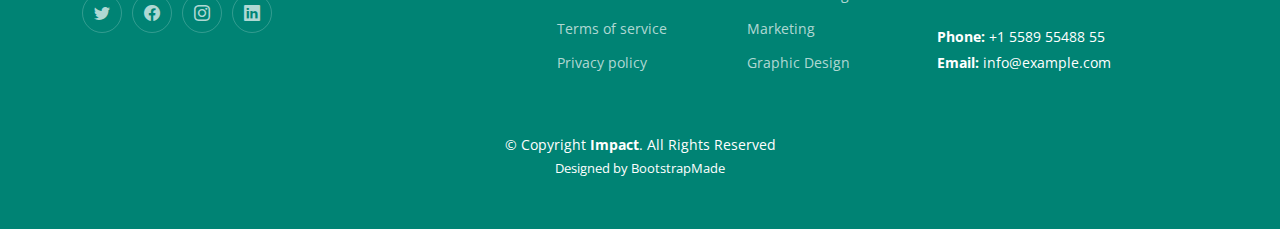
==== commit 1baddb9f: "Add files via upload" ====
--- a/index.html
+++ b/index.html
@@ -1,1001 +1,394 @@
-<!DOCTYPE html>
-<html lang="en">
-
-<head>
-  <meta charset="utf-8">
-  <meta content="width=device-width, initial-scale=1.0" name="viewport">
-
-  <title>Impact Bootstrap Template - Index</title>
-  <meta content="" name="description">
-  <meta content="" name="keywords">
-
-  <!-- Favicons -->
-  <link href="assets/img/favicon.png" rel="icon">
-  <link href="assets/img/apple-touch-icon.png" rel="apple-touch-icon">
-
-  <!-- Google Fonts -->
-  <link rel="preconnect" href="https://fonts.googleapis.com">
-  <link rel="preconnect" href="https://fonts.gstatic.com" crossorigin>
-  <link href="https://fonts.googleapis.com/css2?family=Open+Sans:ital,wght@0,300;0,400;0,500;0,600;0,700;1,300;1,400;1,600;1,700&family=Montserrat:ital,wght@0,300;0,400;0,500;0,600;0,700;1,300;1,400;1,500;1,600;1,700&family=Raleway:ital,wght@0,300;0,400;0,500;0,600;0,700;1,300;1,400;1,500;1,600;1,700&display=swap" rel="stylesheet">
-
-  <!-- Vendor CSS Files -->
-  <link href="assets/vendor/bootstrap/css/bootstrap.min.css" rel="stylesheet">
-  <link href="assets/vendor/bootstrap-icons/bootstrap-icons.css" rel="stylesheet">
-  <link href="assets/vendor/aos/aos.css" rel="stylesheet">
-  <link href="assets/vendor/glightbox/css/glightbox.min.css" rel="stylesheet">
-  <link href="assets/vendor/swiper/swiper-bundle.min.css" rel="stylesheet">
-
-  <!-- Template Main CSS File -->
-  <link href="assets/css/main.css" rel="stylesheet">
-
-  <!-- =======================================================
-  * Template Name: Impact
-  * Updated: Sep 18 2023 with Bootstrap v5.3.2
-  * Template URL: https://bootstrapmade.com/impact-bootstrap-business-website-template/
-  * Author: BootstrapMade.com
-  * License: https://bootstrapmade.com/license/
-  ======================================================== -->
-</head>
-
-<body>
-
-  <!-- ======= Header ======= -->
-  <header id="header" class="header d-flex align-items-center">
-
-    <div class="container-fluid container-xl d-flex align-items-center justify-content-between">
-      <a href="index.html" class="logo d-flex align-items-center">
-        <!-- Uncomment the line below if you also wish to use an image logo -->
-        <!-- <img src="assets/img/logo.png" alt=""> -->
-        <h1>SafeWheels</h1>
-      </a>
-      <nav id="navbar" class="navbar">
-        <ul>
-          <li><a href="#hero">Home</a></li>
-          <li><a href="#about">About</a></li>
-          <li><a href="#services">Services</a></li>
-          <li><a href="#portfolio">Portfolio</a></li>
-          <li><a href="#team">Team</a></li>
-          <li><a href="blog.html">Blog</a></li>
-              </nav><!-- .navbar -->
-
-      <i class="mobile-nav-toggle mobile-nav-show bi bi-list"></i>
-      <i class="mobile-nav-toggle mobile-nav-hide d-none bi bi-x"></i>
-
-    </div>
-  </header><!-- End Header -->
-  <!-- End Header -->
-
-  <!-- ======= Hero Section ======= -->
-  <section id="hero" class="hero">
-    <div class="container position-relative">
-      <div class="row gy-5" data-aos="fade-in">
-        <div class="col-lg-6 order-2 order-lg-1 d-flex flex-column justify-content-center text-center text-lg-start">
-          <h2>Safe <span>Wheels</span></h2>
-          <p>Sed autem laudantium dolores. Voluptatem itaque ea consequatur eveniet. Eum quas beatae cumque eum quaerat.</p>
-          <div class="d-flex justify-content-center justify-content-lg-start">
-            <a href="#about" class="btn-get-started">Get Started</a>
-            <a href="https://www.youtube.com/watch?v=LXb3EKWsInQ" class="glightbox btn-watch-video d-flex align-items-center"><i class="bi bi-play-circle"></i><span>Watch Video</span></a>
-          </div>
-        </div>
-        <div class="col-lg-6 order-1 order-lg-2">
-          <img src="assets/img/LOGO SW2.png" class="img-fluid" alt="" data-aos="zoom-out" data-aos-delay="100">
-        </div>
-      </div>
-    </div>
-
-    <div class="icon-boxes position-relative">
-      <div class="container position-relative">
-        <div class="row gy-4 mt-5">
-
-          <div class="col-xl-3 col-md-6" data-aos="fade-up" data-aos-delay="100">
-            <div class="icon-box">
-              <div class="icon"><i class="bi bi-easel"></i></div>
-              <h4 class="title"><a href="" class="stretched-link">Lorem Ipsum</a></h4>
-            </div>
-          </div><!--End Icon Box -->
-
-          <div class="col-xl-3 col-md-6" data-aos="fade-up" data-aos-delay="200">
-            <div class="icon-box">
-              <div class="icon"><i class="bi bi-gem"></i></div>
-              <h4 class="title"><a href="" class="stretched-link">Sed ut perspiciatis</a></h4>
-            </div>
-          </div><!--End Icon Box -->
-
-          <div class="col-xl-3 col-md-6" data-aos="fade-up" data-aos-delay="300">
-            <div class="icon-box">
-              <div class="icon"><i class="bi bi-geo-alt"></i></div>
-              <h4 class="title"><a href="" class="stretched-link">Magni Dolores</a></h4>
-            </div>
-          </div><!--End Icon Box -->
-
-          <div class="col-xl-3 col-md-6" data-aos="fade-up" data-aos-delay="500">
-            <div class="icon-box">
-              <div class="icon"><i class="bi bi-command"></i></div>
-              <h4 class="title"><a href="" class="stretched-link">Nemo Enim</a></h4>
-            </div>
-          </div><!--End Icon Box -->
-
-        </div>
-      </div>
-    </div>
-
-    </div>
-  </section>
-  <!-- End Hero Section -->
-
-  <main id="main">
-
-
-   
-    <!-- ======= Stats Counter Section ======= -->
-    <section id="stats-counter" class="stats-counter">
-      <div class="container" data-aos="fade-up">
-<!-- End Stats Counter Section -->
-
-  
-    <!-- ======= Our Services Section ======= -->
-    <section id="services" class="services sections-bg">
-      <div class="container" data-aos="fade-up">
-
-        <div class="section-header">
-          <h2>Our Services</h2>
-          <p>Aperiam dolorum et et wuia molestias qui eveniet numquam nihil porro incidunt dolores placeat sunt id nobis omnis tiledo stran delop</p>
-        </div>
-
-        <div class="row gy-4" data-aos="fade-up" data-aos-delay="100">
-
-          <div class="col-lg-4 col-md-6">
-            <div class="service-item  position-relative">
-              <div class="icon">
-                <i class="bi bi-activity"></i>
-              </div>
-              <h3>Nesciunt Mete</h3>
-              <p>Provident nihil minus qui consequatur non omnis maiores. Eos accusantium minus dolores iure perferendis tempore et consequatur.</p>
-              <a href="#" class="readmore stretched-link">Read more <i class="bi bi-arrow-right"></i></a>
-            </div>
-          </div><!-- End Service Item -->
-
-          <div class="col-lg-4 col-md-6">
-            <div class="service-item position-relative">
-              <div class="icon">
-                <i class="bi bi-broadcast"></i>
-              </div>
-              <h3>Eosle Commodi</h3>
-              <p>Ut autem aut autem non a. Sint sint sit facilis nam iusto sint. Libero corrupti neque eum hic non ut nesciunt dolorem.</p>
-              <a href="#" class="readmore stretched-link">Read more <i class="bi bi-arrow-right"></i></a>
-            </div>
-          </div><!-- End Service Item -->
-
-          <div class="col-lg-4 col-md-6">
-            <div class="service-item position-relative">
-              <div class="icon">
-                <i class="bi bi-easel"></i>
-              </div>
-              <h3>Ledo Markt</h3>
-              <p>Ut excepturi voluptatem nisi sed. Quidem fuga consequatur. Minus ea aut. Vel qui id voluptas adipisci eos earum corrupti.</p>
-              <a href="#" class="readmore stretched-link">Read more <i class="bi bi-arrow-right"></i></a>
-            </div>
-          </div><!-- End Service Item -->
-
-          <div class="col-lg-4 col-md-6">
-            <div class="service-item position-relative">
-              <div class="icon">
-                <i class="bi bi-bounding-box-circles"></i>
-              </div>
-              <h3>Asperiores Commodit</h3>
-              <p>Non et temporibus minus omnis sed dolor esse consequatur. Cupiditate sed error ea fuga sit provident adipisci neque.</p>
-              <a href="#" class="readmore stretched-link">Read more <i class="bi bi-arrow-right"></i></a>
-            </div>
-          </div><!-- End Service Item -->
-
-          <div class="col-lg-4 col-md-6">
-            <div class="service-item position-relative">
-              <div class="icon">
-                <i class="bi bi-calendar4-week"></i>
-              </div>
-              <h3>Velit Doloremque</h3>
-              <p>Cumque et suscipit saepe. Est maiores autem enim facilis ut aut ipsam corporis aut. Sed animi at autem alias eius labore.</p>
-              <a href="#" class="readmore stretched-link">Read more <i class="bi bi-arrow-right"></i></a>
-            </div>
-          </div><!-- End Service Item -->
-
-          <div class="col-lg-4 col-md-6">
-            <div class="service-item position-relative">
-              <div class="icon">
-                <i class="bi bi-chat-square-text"></i>
-              </div>
-              <h3>Dolori Architecto</h3>
-              <p>Hic molestias ea quibusdam eos. Fugiat enim doloremque aut neque non et debitis iure. Corrupti recusandae ducimus enim.</p>
-              <a href="#" class="readmore stretched-link">Read more <i class="bi bi-arrow-right"></i></a>
-            </div>
-          </div><!-- End Service Item -->
-
-        </div>
-
-      </div>
-    </section><!-- End Our Services Section -->
-
-    <!-- ======= Testimonials Section ======= -->
-    <section id="testimonials" class="testimonials">
-      <div class="container" data-aos="fade-up">
-
-        <div class="section-header">
-          <h2>Testimonials</h2>
-          <p>Voluptatem quibusdam ut ullam perferendis repellat non ut consequuntur est eveniet deleniti fignissimos eos quam</p>
-        </div>
-
-        <div class="slides-3 swiper" data-aos="fade-up" data-aos-delay="100">
-          <div class="swiper-wrapper">
-
-            <div class="swiper-slide">
-              <div class="testimonial-wrap">
-                <div class="testimonial-item">
-                  <div class="d-flex align-items-center">
-                    <img src="assets/img/testimonials/testimonials-1.jpg" class="testimonial-img flex-shrink-0" alt="">
-                    <div>
-                      <h3>Saul Goodman</h3>
-                      <h4>Ceo &amp; Founder</h4>
-                      <div class="stars">
-                        <i class="bi bi-star-fill"></i><i class="bi bi-star-fill"></i><i class="bi bi-star-fill"></i><i class="bi bi-star-fill"></i><i class="bi bi-star-fill"></i>
-                      </div>
-                    </div>
-                  </div>
-                  <p>
-                    <i class="bi bi-quote quote-icon-left"></i>
-                    Proin iaculis purus consequat sem cure digni ssim donec porttitora entum suscipit rhoncus. Accusantium quam, ultricies eget id, aliquam eget nibh et. Maecen aliquam, risus at semper.
-                    <i class="bi bi-quote quote-icon-right"></i>
-                  </p>
-                </div>
-              </div>
-            </div><!-- End testimonial item -->
-
-            <div class="swiper-slide">
-              <div class="testimonial-wrap">
-                <div class="testimonial-item">
-                  <div class="d-flex align-items-center">
-                    <img src="assets/img/testimonials/testimonials-2.jpg" class="testimonial-img flex-shrink-0" alt="">
-                    <div>
-                      <h3>Sara Wilsson</h3>
-                      <h4>Designer</h4>
-                      <div class="stars">
-                        <i class="bi bi-star-fill"></i><i class="bi bi-star-fill"></i><i class="bi bi-star-fill"></i><i class="bi bi-star-fill"></i><i class="bi bi-star-fill"></i>
-                      </div>
-                    </div>
-                  </div>
-                  <p>
-                    <i class="bi bi-quote quote-icon-left"></i>
-                    Export tempor illum tamen malis malis eram quae irure esse labore quem cillum quid cillum eram malis quorum velit fore eram velit sunt aliqua noster fugiat irure amet legam anim culpa.
-                    <i class="bi bi-quote quote-icon-right"></i>
-                  </p>
-                </div>
-              </div>
-            </div><!-- End testimonial item -->
-
-            <div class="swiper-slide">
-              <div class="testimonial-wrap">
-                <div class="testimonial-item">
-                  <div class="d-flex align-items-center">
-                    <img src="assets/img/testimonials/testimonials-3.jpg" class="testimonial-img flex-shrink-0" alt="">
-                    <div>
-                      <h3>Jena Karlis</h3>
-                      <h4>Store Owner</h4>
-                      <div class="stars">
-                        <i class="bi bi-star-fill"></i><i class="bi bi-star-fill"></i><i class="bi bi-star-fill"></i><i class="bi bi-star-fill"></i><i class="bi bi-star-fill"></i>
-                      </div>
-                    </div>
-                  </div>
-                  <p>
-                    <i class="bi bi-quote quote-icon-left"></i>
-                    Enim nisi quem export duis labore cillum quae magna enim sint quorum nulla quem veniam duis minim tempor labore quem eram duis noster aute amet eram fore quis sint minim.
-                    <i class="bi bi-quote quote-icon-right"></i>
-                  </p>
-                </div>
-              </div>
-            </div><!-- End testimonial item -->
-
-            <div class="swiper-slide">
-              <div class="testimonial-wrap">
-                <div class="testimonial-item">
-                  <div class="d-flex align-items-center">
-                    <img src="assets/img/testimonials/testimonials-4.jpg" class="testimonial-img flex-shrink-0" alt="">
-                    <div>
-                      <h3>Matt Brandon</h3>
-                      <h4>Freelancer</h4>
-                      <div class="stars">
-                        <i class="bi bi-star-fill"></i><i class="bi bi-star-fill"></i><i class="bi bi-star-fill"></i><i class="bi bi-star-fill"></i><i class="bi bi-star-fill"></i>
-                      </div>
-                    </div>
-                  </div>
-                  <p>
-                    <i class="bi bi-quote quote-icon-left"></i>
-                    Fugiat enim eram quae cillum dolore dolor amet nulla culpa multos export minim fugiat minim velit minim dolor enim duis veniam ipsum anim magna sunt elit fore quem dolore.
-                    <i class="bi bi-quote quote-icon-right"></i>
-                  </p>
-                </div>
-              </div>
-            </div><!-- End testimonial item -->
-
-            <div class="swiper-slide">
-              <div class="testimonial-wrap">
-                <div class="testimonial-item">
-                  <div class="d-flex align-items-center">
-                    <img src="assets/img/testimonials/testimonials-5.jpg" class="testimonial-img flex-shrink-0" alt="">
-                    <div>
-                      <h3>John Larson</h3>
-                      <h4>Entrepreneur</h4>
-                      <div class="stars">
-                        <i class="bi bi-star-fill"></i><i class="bi bi-star-fill"></i><i class="bi bi-star-fill"></i><i class="bi bi-star-fill"></i><i class="bi bi-star-fill"></i>
-                      </div>
-                    </div>
-                  </div>
-                  <p>
-                    <i class="bi bi-quote quote-icon-left"></i>
-                    Quis quorum aliqua sint quem legam fore sunt eram irure aliqua veniam tempor noster veniam enim culpa labore duis sunt culpa nulla illum cillum fugiat legam esse veniam culpa fore.
-                    <i class="bi bi-quote quote-icon-right"></i>
-                  </p>
-                </div>
-              </div>
-            </div><!-- End testimonial item -->
-
-          </div>
-          <div class="swiper-pagination"></div>
-        </div>
-
-      </div>
-    </section><!-- End Testimonials Section -->
-
-    <!-- ======= Portfolio Section ======= -->
-    <section id="portfolio" class="portfolio sections-bg">
-      <div class="container" data-aos="fade-up">
-
-        <div class="section-header">
-          <h2>Portfolio</h2>
-          <p>Quam sed id excepturi ccusantium dolorem ut quis dolores nisi llum nostrum enim velit qui ut et autem uia reprehenderit sunt deleniti</p>
-        </div>
-
-        <div class="portfolio-isotope" data-portfolio-filter="*" data-portfolio-layout="masonry" data-portfolio-sort="original-order" data-aos="fade-up" data-aos-delay="100">
-
-          <div>
-            <ul class="portfolio-flters">
-              <li data-filter="*" class="filter-active">All</li>
-              <li data-filter=".filter-app">App</li>
-              <li data-filter=".filter-product">Product</li>
-              <li data-filter=".filter-branding">Branding</li>
-              <li data-filter=".filter-books">Books</li>
-            </ul><!-- End Portfolio Filters -->
-          </div>
-
-          <div class="row gy-4 portfolio-container">
-
-            <div class="col-xl-4 col-md-6 portfolio-item filter-app">
-              <div class="portfolio-wrap">
-                <a href="assets/img/portfolio/app-1.jpg" data-gallery="portfolio-gallery-app" class="glightbox"><img src="assets/img/portfolio/app-1.jpg" class="img-fluid" alt=""></a>
-                <div class="portfolio-info">
-                  <h4><a href="portfolio-details.html" title="More Details">App 1</a></h4>
-                  <p>Lorem ipsum, dolor sit amet consectetur</p>
-                </div>
-              </div>
-            </div><!-- End Portfolio Item -->
-
-            <div class="col-xl-4 col-md-6 portfolio-item filter-product">
-              <div class="portfolio-wrap">
-                <a href="assets/img/portfolio/product-1.jpg" data-gallery="portfolio-gallery-app" class="glightbox"><img src="assets/img/portfolio/product-1.jpg" class="img-fluid" alt=""></a>
-                <div class="portfolio-info">
-                  <h4><a href="portfolio-details.html" title="More Details">Product 1</a></h4>
-                  <p>Lorem ipsum, dolor sit amet consectetur</p>
-                </div>
-              </div>
-            </div><!-- End Portfolio Item -->
-
-            <div class="col-xl-4 col-md-6 portfolio-item filter-branding">
-              <div class="portfolio-wrap">
-                <a href="assets/img/portfolio/branding-1.jpg" data-gallery="portfolio-gallery-app" class="glightbox"><img src="assets/img/portfolio/branding-1.jpg" class="img-fluid" alt=""></a>
-                <div class="portfolio-info">
-                  <h4><a href="portfolio-details.html" title="More Details">Branding 1</a></h4>
-                  <p>Lorem ipsum, dolor sit amet consectetur</p>
-                </div>
-              </div>
-            </div><!-- End Portfolio Item -->
-
-            <div class="col-xl-4 col-md-6 portfolio-item filter-books">
-              <div class="portfolio-wrap">
-                <a href="assets/img/portfolio/books-1.jpg" data-gallery="portfolio-gallery-app" class="glightbox"><img src="assets/img/portfolio/books-1.jpg" class="img-fluid" alt=""></a>
-                <div class="portfolio-info">
-                  <h4><a href="portfolio-details.html" title="More Details">Books 1</a></h4>
-                  <p>Lorem ipsum, dolor sit amet consectetur</p>
-                </div>
-              </div>
-            </div><!-- End Portfolio Item -->
-
-            <div class="col-xl-4 col-md-6 portfolio-item filter-app">
-              <div class="portfolio-wrap">
-                <a href="assets/img/portfolio/app-2.jpg" data-gallery="portfolio-gallery-app" class="glightbox"><img src="assets/img/portfolio/app-2.jpg" class="img-fluid" alt=""></a>
-                <div class="portfolio-info">
-                  <h4><a href="portfolio-details.html" title="More Details">App 2</a></h4>
-                  <p>Lorem ipsum, dolor sit amet consectetur</p>
-                </div>
-              </div>
-            </div><!-- End Portfolio Item -->
-
-            <div class="col-xl-4 col-md-6 portfolio-item filter-product">
-              <div class="portfolio-wrap">
-                <a href="assets/img/portfolio/product-2.jpg" data-gallery="portfolio-gallery-app" class="glightbox"><img src="assets/img/portfolio/product-2.jpg" class="img-fluid" alt=""></a>
-                <div class="portfolio-info">
-                  <h4><a href="portfolio-details.html" title="More Details">Product 2</a></h4>
-                  <p>Lorem ipsum, dolor sit amet consectetur</p>
-                </div>
-              </div>
-            </div><!-- End Portfolio Item -->
-
-            <div class="col-xl-4 col-md-6 portfolio-item filter-branding">
-              <div class="portfolio-wrap">
-                <a href="assets/img/portfolio/branding-2.jpg" data-gallery="portfolio-gallery-app" class="glightbox"><img src="assets/img/portfolio/branding-2.jpg" class="img-fluid" alt=""></a>
-                <div class="portfolio-info">
-                  <h4><a href="portfolio-details.html" title="More Details">Branding 2</a></h4>
-                  <p>Lorem ipsum, dolor sit amet consectetur</p>
-                </div>
-              </div>
-            </div><!-- End Portfolio Item -->
-
-            <div class="col-xl-4 col-md-6 portfolio-item filter-books">
-              <div class="portfolio-wrap">
-                <a href="assets/img/portfolio/books-2.jpg" data-gallery="portfolio-gallery-app" class="glightbox"><img src="assets/img/portfolio/books-2.jpg" class="img-fluid" alt=""></a>
-                <div class="portfolio-info">
-                  <h4><a href="portfolio-details.html" title="More Details">Books 2</a></h4>
-                  <p>Lorem ipsum, dolor sit amet consectetur</p>
-                </div>
-              </div>
-            </div><!-- End Portfolio Item -->
-
-            <div class="col-xl-4 col-md-6 portfolio-item filter-app">
-              <div class="portfolio-wrap">
-                <a href="assets/img/portfolio/app-3.jpg" data-gallery="portfolio-gallery-app" class="glightbox"><img src="assets/img/portfolio/app-3.jpg" class="img-fluid" alt=""></a>
-                <div class="portfolio-info">
-                  <h4><a href="portfolio-details.html" title="More Details">App 3</a></h4>
-                  <p>Lorem ipsum, dolor sit amet consectetur</p>
-                </div>
-              </div>
-            </div><!-- End Portfolio Item -->
-
-            <div class="col-xl-4 col-md-6 portfolio-item filter-product">
-              <div class="portfolio-wrap">
-                <a href="assets/img/portfolio/product-3.jpg" data-gallery="portfolio-gallery-app" class="glightbox"><img src="assets/img/portfolio/product-3.jpg" class="img-fluid" alt=""></a>
-                <div class="portfolio-info">
-                  <h4><a href="portfolio-details.html" title="More Details">Product 3</a></h4>
-                  <p>Lorem ipsum, dolor sit amet consectetur</p>
-                </div>
-              </div>
-            </div><!-- End Portfolio Item -->
-
-            <div class="col-xl-4 col-md-6 portfolio-item filter-branding">
-              <div class="portfolio-wrap">
-                <a href="assets/img/portfolio/branding-3.jpg" data-gallery="portfolio-gallery-app" class="glightbox"><img src="assets/img/portfolio/branding-3.jpg" class="img-fluid" alt=""></a>
-                <div class="portfolio-info">
-                  <h4><a href="portfolio-details.html" title="More Details">Branding 3</a></h4>
-                  <p>Lorem ipsum, dolor sit amet consectetur</p>
-                </div>
-              </div>
-            </div><!-- End Portfolio Item -->
-
-            <div class="col-xl-4 col-md-6 portfolio-item filter-books">
-              <div class="portfolio-wrap">
-                <a href="assets/img/portfolio/books-3.jpg" data-gallery="portfolio-gallery-app" class="glightbox"><img src="assets/img/portfolio/books-3.jpg" class="img-fluid" alt=""></a>
-                <div class="portfolio-info">
-                  <h4><a href="portfolio-details.html" title="More Details">Books 3</a></h4>
-                  <p>Lorem ipsum, dolor sit amet consectetur</p>
-                </div>
-              </div>
-            </div><!-- End Portfolio Item -->
-
-          </div><!-- End Portfolio Container -->
-
-        </div>
-
-      </div>
-    </section><!-- End Portfolio Section -->
-
-    <!-- ======= Our Team Section ======= -->
-    <section id="team" class="team">
-      <div class="container" data-aos="fade-up">
-
-        <div class="section-header">
-          <h2>Our Team</h2>
-          <p>Nulla dolorum nulla nesciunt rerum facere sed ut inventore quam porro nihil id ratione ea sunt quis dolorem dolore earum</p>
-        </div>
-
-        <div class="row gy-4">
-
-          <div class="col-xl-3 col-md-6 d-flex" data-aos="fade-up" data-aos-delay="100">
-            <div class="member">
-              <img src="assets/img/team/team-1.jpg" class="img-fluid" alt="">
-              <h4>Walter White</h4>
-              <span>Web Development</span>
-              <div class="social">
-                <a href=""><i class="bi bi-twitter"></i></a>
-                <a href=""><i class="bi bi-facebook"></i></a>
-                <a href=""><i class="bi bi-instagram"></i></a>
-                <a href=""><i class="bi bi-linkedin"></i></a>
-              </div>
-            </div>
-          </div><!-- End Team Member -->
-
-          <div class="col-xl-3 col-md-6 d-flex" data-aos="fade-up" data-aos-delay="200">
-            <div class="member">
-              <img src="assets/img/team/team-2.jpg" class="img-fluid" alt="">
-              <h4>Sarah Jhinson</h4>
-              <span>Marketing</span>
-              <div class="social">
-                <a href=""><i class="bi bi-twitter"></i></a>
-                <a href=""><i class="bi bi-facebook"></i></a>
-                <a href=""><i class="bi bi-instagram"></i></a>
-                <a href=""><i class="bi bi-linkedin"></i></a>
-              </div>
-            </div>
-          </div><!-- End Team Member -->
-
-          <div class="col-xl-3 col-md-6 d-flex" data-aos="fade-up" data-aos-delay="300">
-            <div class="member">
-              <img src="assets/img/team/team-3.jpg" class="img-fluid" alt="">
-              <h4>William Anderson</h4>
-              <span>Content</span>
-              <div class="social">
-                <a href=""><i class="bi bi-twitter"></i></a>
-                <a href=""><i class="bi bi-facebook"></i></a>
-                <a href=""><i class="bi bi-instagram"></i></a>
-                <a href=""><i class="bi bi-linkedin"></i></a>
-              </div>
-            </div>
-          </div><!-- End Team Member -->
-
-          <div class="col-xl-3 col-md-6 d-flex" data-aos="fade-up" data-aos-delay="400">
-            <div class="member">
-              <img src="assets/img/team/team-4.jpg" class="img-fluid" alt="">
-              <h4>Amanda Jepson</h4>
-              <span>Accountant</span>
-              <div class="social">
-                <a href=""><i class="bi bi-twitter"></i></a>
-                <a href=""><i class="bi bi-facebook"></i></a>
-                <a href=""><i class="bi bi-instagram"></i></a>
-                <a href=""><i class="bi bi-linkedin"></i></a>
-              </div>
-            </div>
-          </div><!-- End Team Member -->
-
-        </div>
-
-      </div>
-    </section><!-- End Our Team Section -->
-
-    <!-- ======= Pricing Section ======= -->
-    <section id="pricing" class="pricing sections-bg">
-      <div class="container" data-aos="fade-up">
-
-        <div class="section-header">
-          <h2>Pricing</h2>
-          <p>Aperiam dolorum et et wuia molestias qui eveniet numquam nihil porro incidunt dolores placeat sunt id nobis omnis tiledo stran delop</p>
-        </div>
-
-        <div class="row g-4 py-lg-5" data-aos="zoom-out" data-aos-delay="100">
-
-          <div class="col-lg-4">
-            <div class="pricing-item">
-              <h3>Free Plan</h3>
-              <div class="icon">
-                <i class="bi bi-box"></i>
-              </div>
-              <h4><sup>$</sup>0<span> / month</span></h4>
-              <ul>
-                <li><i class="bi bi-check"></i> Quam adipiscing vitae proin</li>
-                <li><i class="bi bi-check"></i> Nec feugiat nisl pretium</li>
-                <li><i class="bi bi-check"></i> Nulla at volutpat diam uteera</li>
-                <li class="na"><i class="bi bi-x"></i> <span>Pharetra massa massa ultricies</span></li>
-                <li class="na"><i class="bi bi-x"></i> <span>Massa ultricies mi quis hendrerit</span></li>
-              </ul>
-              <div class="text-center"><a href="#" class="buy-btn">Buy Now</a></div>
-            </div>
-          </div><!-- End Pricing Item -->
-
-          <div class="col-lg-4">
-            <div class="pricing-item featured">
-              <h3>Business Plan</h3>
-              <div class="icon">
-                <i class="bi bi-airplane"></i>
-              </div>
-
-              <h4><sup>$</sup>29<span> / month</span></h4>
-              <ul>
-                <li><i class="bi bi-check"></i> Quam adipiscing vitae proin</li>
-                <li><i class="bi bi-check"></i> Nec feugiat nisl pretium</li>
-                <li><i class="bi bi-check"></i> Nulla at volutpat diam uteera</li>
-                <li><i class="bi bi-check"></i> Pharetra massa massa ultricies</li>
-                <li><i class="bi bi-check"></i> Massa ultricies mi quis hendrerit</li>
-              </ul>
-              <div class="text-center"><a href="#" class="buy-btn">Buy Now</a></div>
-            </div>
-          </div><!-- End Pricing Item -->
-
-          <div class="col-lg-4">
-            <div class="pricing-item">
-              <h3>Developer Plan</h3>
-              <div class="icon">
-                <i class="bi bi-send"></i>
-              </div>
-              <h4><sup>$</sup>49<span> / month</span></h4>
-              <ul>
-                <li><i class="bi bi-check"></i> Quam adipiscing vitae proin</li>
-                <li><i class="bi bi-check"></i> Nec feugiat nisl pretium</li>
-                <li><i class="bi bi-check"></i> Nulla at volutpat diam uteera</li>
-                <li><i class="bi bi-check"></i> Pharetra massa massa ultricies</li>
-                <li><i class="bi bi-check"></i> Massa ultricies mi quis hendrerit</li>
-              </ul>
-              <div class="text-center"><a href="#" class="buy-btn">Buy Now</a></div>
-            </div>
-          </div><!-- End Pricing Item -->
-
-        </div>
-
-      </div>
-    </section><!-- End Pricing Section -->
-
-    <!-- ======= Frequently Asked Questions Section ======= -->
-    <section id="faq" class="faq">
-      <div class="container" data-aos="fade-up">
-
-        <div class="row gy-4">
-
-          <div class="col-lg-4">
-            <div class="content px-xl-5">
-              <h3>Frequently Asked <strong>Questions</strong></h3>
-              <p>
-                Lorem ipsum dolor sit amet, consectetur adipiscing elit, sed do eiusmod tempor incididunt ut labore et dolore magna aliqua. Duis aute irure dolor in reprehenderit
-              </p>
-            </div>
-          </div>
-
-          <div class="col-lg-8">
-
-            <div class="accordion accordion-flush" id="faqlist" data-aos="fade-up" data-aos-delay="100">
-
-              <div class="accordion-item">
-                <h3 class="accordion-header">
-                  <button class="accordion-button collapsed" type="button" data-bs-toggle="collapse" data-bs-target="#faq-content-1">
-                    <span class="num">1.</span>
-                    Non consectetur a erat nam at lectus urna duis?
-                  </button>
-                </h3>
-                <div id="faq-content-1" class="accordion-collapse collapse" data-bs-parent="#faqlist">
-                  <div class="accordion-body">
-                    Feugiat pretium nibh ipsum consequat. Tempus iaculis urna id volutpat lacus laoreet non curabitur gravida. Venenatis lectus magna fringilla urna porttitor rhoncus dolor purus non.
-                  </div>
-                </div>
-              </div><!-- # Faq item-->
-
-              <div class="accordion-item">
-                <h3 class="accordion-header">
-                  <button class="accordion-button collapsed" type="button" data-bs-toggle="collapse" data-bs-target="#faq-content-2">
-                    <span class="num">2.</span>
-                    Feugiat scelerisque varius morbi enim nunc faucibus a pellentesque?
-                  </button>
-                </h3>
-                <div id="faq-content-2" class="accordion-collapse collapse" data-bs-parent="#faqlist">
-                  <div class="accordion-body">
-                    Dolor sit amet consectetur adipiscing elit pellentesque habitant morbi. Id interdum velit laoreet id donec ultrices. Fringilla phasellus faucibus scelerisque eleifend donec pretium. Est pellentesque elit ullamcorper dignissim. Mauris ultrices eros in cursus turpis massa tincidunt dui.
-                  </div>
-                </div>
-              </div><!-- # Faq item-->
-
-              <div class="accordion-item">
-                <h3 class="accordion-header">
-                  <button class="accordion-button collapsed" type="button" data-bs-toggle="collapse" data-bs-target="#faq-content-3">
-                    <span class="num">3.</span>
-                    Dolor sit amet consectetur adipiscing elit pellentesque habitant morbi?
-                  </button>
-                </h3>
-                <div id="faq-content-3" class="accordion-collapse collapse" data-bs-parent="#faqlist">
-                  <div class="accordion-body">
-                    Eleifend mi in nulla posuere sollicitudin aliquam ultrices sagittis orci. Faucibus pulvinar elementum integer enim. Sem nulla pharetra diam sit amet nisl suscipit. Rutrum tellus pellentesque eu tincidunt. Lectus urna duis convallis convallis tellus. Urna molestie at elementum eu facilisis sed odio morbi quis
-                  </div>
-                </div>
-              </div><!-- # Faq item-->
-
-              <div class="accordion-item">
-                <h3 class="accordion-header">
-                  <button class="accordion-button collapsed" type="button" data-bs-toggle="collapse" data-bs-target="#faq-content-4">
-                    <span class="num">4.</span>
-                    Ac odio tempor orci dapibus. Aliquam eleifend mi in nulla?
-                  </button>
-                </h3>
-                <div id="faq-content-4" class="accordion-collapse collapse" data-bs-parent="#faqlist">
-                  <div class="accordion-body">
-                    Dolor sit amet consectetur adipiscing elit pellentesque habitant morbi. Id interdum velit laoreet id donec ultrices. Fringilla phasellus faucibus scelerisque eleifend donec pretium. Est pellentesque elit ullamcorper dignissim. Mauris ultrices eros in cursus turpis massa tincidunt dui.
-                  </div>
-                </div>
-              </div><!-- # Faq item-->
-
-              <div class="accordion-item">
-                <h3 class="accordion-header">
-                  <button class="accordion-button collapsed" type="button" data-bs-toggle="collapse" data-bs-target="#faq-content-5">
-                    <span class="num">5.</span>
-                    Tempus quam pellentesque nec nam aliquam sem et tortor consequat?
-                  </button>
-                </h3>
-                <div id="faq-content-5" class="accordion-collapse collapse" data-bs-parent="#faqlist">
-                  <div class="accordion-body">
-                    Molestie a iaculis at erat pellentesque adipiscing commodo. Dignissim suspendisse in est ante in. Nunc vel risus commodo viverra maecenas accumsan. Sit amet nisl suscipit adipiscing bibendum est. Purus gravida quis blandit turpis cursus in
-                  </div>
-                </div>
-              </div><!-- # Faq item-->
-
-            </div>
-
-          </div>
-        </div>
-
-      </div>
-    </section><!-- End Frequently Asked Questions Section -->
-
-    <!-- ======= Recent Blog Posts Section ======= -->
-    <section id="recent-posts" class="recent-posts sections-bg">
-      <div class="container" data-aos="fade-up">
-
-        <div class="section-header">
-          <h2>Recent Blog Posts</h2>
-          <p>Consequatur libero assumenda est voluptatem est quidem illum et officia imilique qui vel architecto accusamus fugit aut qui distinctio</p>
-        </div>
-
-        <div class="row gy-4">
-
-          <div class="col-xl-4 col-md-6">
-            <article>
-
-              <div class="post-img">
-                <img src="assets/img/blog/blog-1.jpg" alt="" class="img-fluid">
-              </div>
-
-              <p class="post-category">Politics</p>
-
-              <h2 class="title">
-                <a href="blog-details.html">Dolorum optio tempore voluptas dignissimos</a>
-              </h2>
-
-              <div class="d-flex align-items-center">
-                <img src="assets/img/blog/blog-author.jpg" alt="" class="img-fluid post-author-img flex-shrink-0">
-                <div class="post-meta">
-                  <p class="post-author">Maria Doe</p>
-                  <p class="post-date">
-                    <time datetime="2022-01-01">Jan 1, 2022</time>
-                  </p>
-                </div>
-              </div>
-
-            </article>
-          </div><!-- End post list item -->
-
-          <div class="col-xl-4 col-md-6">
-            <article>
-
-              <div class="post-img">
-                <img src="assets/img/blog/blog-2.jpg" alt="" class="img-fluid">
-              </div>
-
-              <p class="post-category">Sports</p>
-
-              <h2 class="title">
-                <a href="blog-details.html">Nisi magni odit consequatur autem nulla dolorem</a>
-              </h2>
-
-              <div class="d-flex align-items-center">
-                <img src="assets/img/blog/blog-author-2.jpg" alt="" class="img-fluid post-author-img flex-shrink-0">
-                <div class="post-meta">
-                  <p class="post-author">Allisa Mayer</p>
-                  <p class="post-date">
-                    <time datetime="2022-01-01">Jun 5, 2022</time>
-                  </p>
-                </div>
-              </div>
-
-            </article>
-          </div><!-- End post list item -->
-
-          <div class="col-xl-4 col-md-6">
-            <article>
-
-              <div class="post-img">
-                <img src="assets/img/blog/blog-3.jpg" alt="" class="img-fluid">
-              </div>
-
-              <p class="post-category">Entertainment</p>
-
-              <h2 class="title">
-                <a href="blog-details.html">Possimus soluta ut id suscipit ea ut in quo quia et soluta</a>
-              </h2>
-
-              <div class="d-flex align-items-center">
-                <img src="assets/img/blog/blog-author-3.jpg" alt="" class="img-fluid post-author-img flex-shrink-0">
-                <div class="post-meta">
-                  <p class="post-author">Mark Dower</p>
-                  <p class="post-date">
-                    <time datetime="2022-01-01">Jun 22, 2022</time>
-                  </p>
-                </div>
-              </div>
-
-            </article>
-          </div><!-- End post list item -->
-
-        </div><!-- End recent posts list -->
-
-      </div>
-    </section><!-- End Recent Blog Posts Section -->
-
-    <!-- ======= Contact Section ======= -->
-    <section id="contact" class="contact">
-      <div class="container" data-aos="fade-up">
-
-        <div class="section-header">
-          <h2>Contact</h2>
-          <p>Nulla dolorum nulla nesciunt rerum facere sed ut inventore quam porro nihil id ratione ea sunt quis dolorem dolore earum</p>
-        </div>
-
-        <div class="row gx-lg-0 gy-4">
-
-          <div class="col-lg-4">
-
-            <div class="info-container d-flex flex-column align-items-center justify-content-center">
-              <div class="info-item d-flex">
-                <i class="bi bi-geo-alt flex-shrink-0"></i>
-                <div>
-                  <h4>Location:</h4>
-                  <p>A108 Adam Street, New York, NY 535022</p>
-                </div>
-              </div><!-- End Info Item -->
-
-              <div class="info-item d-flex">
-                <i class="bi bi-envelope flex-shrink-0"></i>
-                <div>
-                  <h4>Email:</h4>
-                  <p>info@example.com</p>
-                </div>
-              </div><!-- End Info Item -->
-
-              <div class="info-item d-flex">
-                <i class="bi bi-phone flex-shrink-0"></i>
-                <div>
-                  <h4>Call:</h4>
-                  <p>+1 5589 55488 55</p>
-                </div>
-              </div><!-- End Info Item -->
-
-              <div class="info-item d-flex">
-                <i class="bi bi-clock flex-shrink-0"></i>
-                <div>
-                  <h4>Open Hours:</h4>
-                  <p>Mon-Sat: 11AM - 23PM</p>
-                </div>
-              </div><!-- End Info Item -->
-            </div>
-
-          </div>
-
-          <div class="col-lg-8">
-            <form action="forms/contact.php" method="post" role="form" class="php-email-form">
-              <div class="row">
-                <div class="col-md-6 form-group">
-                  <input type="text" name="name" class="form-control" id="name" placeholder="Your Name" required>
-                </div>
-                <div class="col-md-6 form-group mt-3 mt-md-0">
-                  <input type="email" class="form-control" name="email" id="email" placeholder="Your Email" required>
-                </div>
-              </div>
-              <div class="form-group mt-3">
-                <input type="text" class="form-control" name="subject" id="subject" placeholder="Subject" required>
-              </div>
-              <div class="form-group mt-3">
-                <textarea class="form-control" name="message" rows="7" placeholder="Message" required></textarea>
-              </div>
-              <div class="my-3">
-                <div class="loading">Loading</div>
-                <div class="error-message"></div>
-                <div class="sent-message">Your message has been sent. Thank you!</div>
-              </div>
-              <div class="text-center"><button type="submit">Send Message</button></div>
-            </form>
-          </div><!-- End Contact Form -->
-
-        </div>
-
-      </div>
-    </section><!-- End Contact Section -->
-
-  </main><!-- End #main -->
-
-  <!-- ======= Footer ======= -->
-  <footer id="footer" class="footer">
-
-    <div class="container">
-      <div class="row gy-4">
-        <div class="col-lg-5 col-md-12 footer-info">
-          <a href="index.html" class="logo d-flex align-items-center">
-            <span>Impact</span>
-          </a>
-          <p>Cras fermentum odio eu feugiat lide par naso tierra. Justo eget nada terra videa magna derita valies darta donna mare fermentum iaculis eu non diam phasellus.</p>
-          <div class="social-links d-flex mt-4">
-            <a href="#" class="twitter"><i class="bi bi-twitter"></i></a>
-            <a href="#" class="facebook"><i class="bi bi-facebook"></i></a>
-            <a href="#" class="instagram"><i class="bi bi-instagram"></i></a>
-            <a href="#" class="linkedin"><i class="bi bi-linkedin"></i></a>
-          </div>
-        </div>
-
-        <div class="col-lg-2 col-6 footer-links">
-          <h4>Useful Links</h4>
-          <ul>
-            <li><a href="#">Home</a></li>
-            <li><a href="#">About us</a></li>
-            <li><a href="#">Services</a></li>
-            <li><a href="#">Terms of service</a></li>
-            <li><a href="#">Privacy policy</a></li>
-          </ul>
-        </div>
-
-        <div class="col-lg-2 col-6 footer-links">
-          <h4>Our Services</h4>
-          <ul>
-            <li><a href="#">Web Design</a></li>
-            <li><a href="#">Web Development</a></li>
-            <li><a href="#">Product Management</a></li>
-            <li><a href="#">Marketing</a></li>
-            <li><a href="#">Graphic Design</a></li>
-          </ul>
-        </div>
-
-        <div class="col-lg-3 col-md-12 footer-contact text-center text-md-start">
-          <h4>Contact Us</h4>
-          <p>
-            A108 Adam Street <br>
-            New York, NY 535022<br>
-            United States <br><br>
-            <strong>Phone:</strong> +1 5589 55488 55<br>
-            <strong>Email:</strong> info@example.com<br>
-          </p>
-
-        </div>
-
-      </div>
-    </div>
-
-    <div class="container mt-4">
-      <div class="copyright">
-        &copy; Copyright <strong><span>Impact</span></strong>. All Rights Reserved
-      </div>
-      <div class="credits">
-        <!-- All the links in the footer should remain intact. -->
-        <!-- You can delete the links only if you purchased the pro version. -->
-        <!-- Licensing information: https://bootstrapmade.com/license/ -->
-        <!-- Purchase the pro version with working PHP/AJAX contact form: https://bootstrapmade.com/impact-bootstrap-business-website-template/ -->
-        Designed by <a href="https://bootstrapmade.com/">BootstrapMade</a>
-      </div>
-    </div>
-
-  </footer><!-- End Footer -->
-  <!-- End Footer -->
-
-  <a href="#" class="scroll-top d-flex align-items-center justify-content-center"><i class="bi bi-arrow-up-short"></i></a>
-
-  <div id="preloader"></div>
-
-  <!-- Vendor JS Files -->
-  <script src="assets/vendor/bootstrap/js/bootstrap.bundle.min.js"></script>
-  <script src="assets/vendor/aos/aos.js"></script>
-  <script src="assets/vendor/glightbox/js/glightbox.min.js"></script>
-  <script src="assets/vendor/purecounter/purecounter_vanilla.js"></script>
-  <script src="assets/vendor/swiper/swiper-bundle.min.js"></script>
-  <script src="assets/vendor/isotope-layout/isotope.pkgd.min.js"></script>
-  <script src="assets/vendor/php-email-form/validate.js"></script>
-
-  <!-- Template Main JS File -->
-  <script src="assets/js/main.js"></script>
-
-</body>
-
+<!DOCTYPE html>
+<html lang="en">
+
+<head>
+  <meta charset="utf-8">
+  <meta content="width=device-width, initial-scale=1.0" name="viewport">
+
+  <title>Safe Wheels</title>
+  <meta content="" name="description">
+  <meta content="" name="keywords">
+
+  <!-- Favicons -->
+  <link href="assets/img/LOGO_SW2-removebg-preview.png" rel="icon">
+  <link href="assets/img/apple-touch-icon.png" rel="apple-touch-icon">
+
+  <!-- Google Fonts -->
+  <link rel="preconnect" href="https://fonts.googleapis.com">
+  <link rel="preconnect" href="https://fonts.gstatic.com" crossorigin>
+  <link href="https://fonts.googleapis.com/css2?family=Open+Sans:ital,wght@0,300;0,400;0,500;0,600;0,700;1,300;1,400;1,600;1,700&family=Montserrat:ital,wght@0,300;0,400;0,500;0,600;0,700;1,300;1,400;1,500;1,600;1,700&family=Raleway:ital,wght@0,300;0,400;0,500;0,600;0,700;1,300;1,400;1,500;1,600;1,700&display=swap" rel="stylesheet">
+
+  <!-- Vendor CSS Files -->
+  <link href="assets/vendor/bootstrap/css/bootstrap.min.css" rel="stylesheet">
+  <link href="assets/vendor/bootstrap-icons/bootstrap-icons.css" rel="stylesheet">
+  <link href="assets/vendor/aos/aos.css" rel="stylesheet">
+  <link href="assets/vendor/glightbox/css/glightbox.min.css" rel="stylesheet">
+  <link href="assets/vendor/swiper/swiper-bundle.min.css" rel="stylesheet">
+
+  <!-- Template Main CSS File -->
+  <link href="assets/css/main.css" rel="stylesheet">
+
+  <!-- =======================================================
+  * Template Name: Impact
+  * Updated: Sep 18 2023 with Bootstrap v5.3.2
+  * Template URL: https://bootstrapmade.com/impact-bootstrap-business-website-template/
+  * Author: BootstrapMade.com
+  * License: https://bootstrapmade.com/license/
+  ======================================================== -->
+</head>
+
+<body>
+
+  <!-- ======= Header ======= -->
+  
+
+  <header id="header" class="header d-flex align-items-center">
+
+    <div class="container-fluid container-xl d-flex align-items-center justify-content-between">
+      <a href="index.html" class="logo d-flex align-items-center">
+        <!-- Uncomment the line below if you also wish to use an image logo -->
+        <!-- <img src="assets/img/logo.png" alt=""> -->
+       <img src="assets/img/LOGO SW2.png" alt="">
+        <h1>Safe Wheels<span>.</span></h1>
+      </a>
+      <nav id="navbar" class="navbar">
+        <ul>
+          <li><a href="#hero">Home</a></li>
+          <li><a href="#about">Sobre nós</a></li>
+          <li><a href="#services">Estabelecimentos</a></li>
+          <li><a href="#contact">Contato</a></li>
+          <li><button class="btn-login"><a href="login.html" class="btn-get-started">Login</a></button></li>
+        </ul>
+      </nav><!-- .navbar -->
+
+      <i class="mobile-nav-toggle mobile-nav-show bi bi-list"></i>
+      <i class="mobile-nav-toggle mobile-nav-hide d-none bi bi-x"></i>
+
+    </div>
+  </header><!-- End Header -->
+  <!-- End Header -->
+
+  <!-- ======= Hero Section ======= -->
+  <section id="hero" class="hero">
+    <div class="container position-relative">
+      <div class="row gy-5" data-aos="fade-in">
+        <div class="col-lg-6 order-2 order-lg-1 d-flex flex-column justify-content-center text-center text-lg-start">
+          <h2>Safe <span>Wheels</span></h2>
+          <p>Sed autem laudantium dolores. Voluptatem itaque ea consequatur eveniet. Eum quas beatae cumque eum quaerat.</p>
+          <div class="d-flex justify-content-center justify-content-lg-start">
+            <a href="#about" class="btn-get-started">Saiba mais</a>
+          </div>
+        </div>
+        <div class="col-lg-6 order-1 order-lg-2">
+          <img src="assets/img/LOGO SW3.png" class="img-fluid" alt="" data-aos="zoom-out" data-aos-delay="100">
+        </div>
+      </div>
+    </div>
+
+   <div>
+    <p></p>
+   </div>
+
+    </div>
+  </section>
+  <!-- End Hero Section -->
+
+  <main id="main">
+
+    <!-- ======= About Us Section ======= -->
+    <section id="about" class="about">
+      <div class="container" data-aos="fade-up">
+
+        <div class="section-header">
+          <h2>Safe Wheels</h2>
+          <p>Aperiam dolorum et et wuia molestias qui eveniet numquam nihil porro incidunt dolores placeat sunt id nobis omnis tiledo stran delop</p>
+        </div>
+
+        <div class="row gy-4">
+          <div class="col-lg-6">
+            <h3>Voluptatem dignissimos provident quasi corporis</h3>
+            <img src="assets/img/cadeira2.jpg" class="img-fluid rounded-4 mb-4" alt="">
+            <p>Ut fugiat ut sunt quia veniam. Voluptate perferendis perspiciatis quod nisi et. Placeat debitis quia recusandae odit et consequatur voluptatem. Dignissimos pariatur consectetur fugiat voluptas ea.</p>
+            <p>Temporibus nihil enim deserunt sed ea. Provident sit expedita aut cupiditate nihil vitae quo officia vel. Blanditiis eligendi possimus et in cum. Quidem eos ut sint rem veniam qui. Ut ut repellendus nobis tempore doloribus debitis explicabo similique sit. Accusantium sed ut omnis beatae neque deleniti repellendus.</p>
+          </div>
+          <div class="col-lg-6">
+            <div class="content ps-0 ps-lg-5">
+              <p class="fst-italic">
+                Lorem ipsum dolor sit amet, consectetur adipiscing elit, sed do eiusmod tempor incididunt ut labore et dolore
+                magna aliqua.
+              </p>
+              <ul>
+                <li><i class="bi bi-check-circle-fill"></i> Ullamco laboris nisi ut aliquip ex ea commodo consequat.</li>
+                <li><i class="bi bi-check-circle-fill"></i> Duis aute irure dolor in reprehenderit in voluptate velit.</li>
+                <li><i class="bi bi-check-circle-fill"></i> Ullamco laboris nisi ut aliquip ex ea commodo consequat. Duis aute irure dolor in reprehenderit in voluptate trideta storacalaperda mastiro dolore eu fugiat nulla pariatur.</li>
+              </ul>
+              <p>
+                Ullamco laboris nisi ut aliquip ex ea commodo consequat. Duis aute irure dolor in reprehenderit in voluptate
+                velit esse cillum dolore eu fugiat nulla pariatur. Excepteur sint occaecat cupidatat non proident
+              </p>
+
+              <div class="position-relative mt-4">
+                <img src="assets/img/cadeira3.jpg" class="img-fluid rounded-4" alt="">
+              </div>
+            </div>
+          </div>
+        </div>
+
+      </div>
+    </section><!-- End About Us Section -->
+
+
+    <!-- ======= Our Services Section ======= -->
+    <section id="services" class="services sections-bg">
+      <div class="container" data-aos="fade-up">
+
+        <div class="section-header">
+          <h2>Estabelecimentos</h2>
+          <p>Aperiam dolorum et et wuia molestias qui eveniet numquam nihil porro incidunt dolores placeat sunt id nobis omnis tiledo stran delop</p>
+        </div>
+
+        <div class="row gy-4" data-aos="fade-up" data-aos-delay="100">
+
+          <div class="col-lg-4 col-md-6">
+            <div class="service-item  position-relative">
+              <div class="icon">
+                <i class="bi bi-person-wheelchair"></i>
+              </div>
+              <h3>Rampa para Acesso</h3>
+              <p>A rampa de acessibilidade é importante para garantir que usuários de cadeiras de rodas e pessoas com dificuldade de locomoção em geral possam acessar qualquer piso do seu edifício.</p>
+              <a href="rampa.html" class="readmore stretched-link">Ver estabelecimentos<i class="bi bi-arrow-right"></i></a>
+            </div>
+          </div><!-- End Service Item -->
+
+          <div class="col-lg-4 col-md-6">
+            <div class="service-item position-relative">
+              <div class="icon">
+                <i class="bi bi-check2-circle"></i>
+              </div>
+              <h3>Barras de Apoio</h3>
+              <p>As barras de apoio são peças essenciais para trazer mais segurança, principalmente para aqueles que precisam de um local para sustentação e apoio para levantar ou se locomover.</p>
+              <a href="barras.html" class="readmore stretched-link">Ver estabelecimentos <i class="bi bi-arrow-right"></i></a>
+            </div>
+          </div><!-- End Service Item -->
+
+          <div class="col-lg-4 col-md-6">
+            <div class="service-item position-relative">
+              <div class="icon">
+                <i class="bi bi-easel"></i>
+              </div>
+              <h3>Banheiros Adaptados</h3>
+              <p>Um banheiro acessível é aquele que é adaptado para o uso de pessoas com algum tipo de necessidade especial ou dificuldade de locomoção.</p>
+              <a href="banheiros.html" class="readmore stretched-link">Ver estabelecimentos <i class="bi bi-arrow-right"></i></a>
+            </div>
+          </div><!-- End Service Item -->
+
+          <div class="col-lg-4 col-md-6">
+            <div class="service-item position-relative">
+              <div class="icon">
+                <i class="bi bi-building-fill-check"></i>
+              </div>
+              <h3>Acessibilidade Arquitetônica</h3>
+              <p>A acessibilidade arquitetônica é de extrema importância porque se refere à criação de espaços físicos e edifícios que podem ser usados por todas as pessoas, independentemente de suas capacidades físicas ou limitações. </p>
+              <a href="arquitetonica.html" class="readmore stretched-link">Ver estabelecimentos <i class="bi bi-arrow-right"></i></a>
+            </div>
+          </div><!-- End Service Item -->
+
+          <div class="col-lg-4 col-md-6">
+            <div class="service-item position-relative">
+              <div class="icon">
+                <i class="bi bi-car-front"></i>
+              </div>
+              <h3>Acessibilidade no Transporte</h3>
+              <p>A acessibilidade no transporte é de extrema importância porque garante que todas as pessoas, incluindo aquelas com mobilidade reduzida, idosos e pessoas com deficiências, possam utilizar os sistemas de transporte de forma igualitária e independente.</p>
+              <a href="transporte.html" class="readmore stretched-link">Ver estabelecimentos <i class="bi bi-arrow-right"></i></a>
+            </div>
+          </div><!-- End Service Item -->
+
+          <div class="col-lg-4 col-md-6">
+            <div class="service-item position-relative">
+              <div class="icon">
+                <i class="bi bi-phone-vibrate"></i>
+              </div>
+              <h3>Acessibilidade Digital</h3>
+              <p>A acessibilidade digital é de extrema importância porque garante que todas as pessoas, independentemente de suas habilidades ou deficiências, possam usar a tecnologia e os recursos digitais. Isso promove a inclusão, cumpre leis, amplia mercados, melhora a usabilidade, demonstra responsabilidade social, impulsiona inovações e é uma questão ética e de direitos humanos.</p>
+              <a href="digital.html" class="readmore stretched-link">Ver estabelecimentos <i class="bi bi-arrow-right"></i></a>
+            </div>
+          </div><!-- End Service Item -->
+
+        </div>
+
+      </div>
+    </section><!-- End Our Services Section -->
+
+ 
+    <!-- ======= Contact Section ======= -->
+    <section id="contact" class="contact">
+      <div class="container" data-aos="fade-up">
+
+        <div class="section-header">
+          <h2>Contato</h2>
+          <p>Conhece algum estabelecimento acessível e gostaria de nos informar, entre em contato conosco!</p>
+        </div>
+
+        <div class="row gx-lg-0 gy-4">
+
+          <div class="col-lg-4">
+
+            <div class="info-container d-flex flex-column align-items-center justify-content-center">
+              <div class="info-item d-flex">
+                <i class="bi bi-geo-alt flex-shrink-0"></i>
+                <div>
+                  <h4>Location:</h4>
+                  <p>A108 Adam Street, New York, NY 535022</p>
+                </div>
+              </div><!-- End Info Item -->
+
+              <div class="info-item d-flex">
+                <i class="bi bi-envelope flex-shrink-0"></i>
+                <div>
+                  <h4>Email:</h4>
+                  <p>info@example.com</p>
+                </div>
+              </div><!-- End Info Item -->
+
+              <div class="info-item d-flex">
+                <i class="bi bi-phone flex-shrink-0"></i>
+                <div>
+                  <h4>Call:</h4>
+                  <p>+1 5589 55488 55</p>
+                </div>
+              </div><!-- End Info Item -->
+
+              <div class="info-item d-flex">
+                <i class="bi bi-clock flex-shrink-0"></i>
+                <div>
+                  <h4>Open Hours:</h4>
+                  <p>Mon-Sat: 11AM - 23PM</p>
+                </div>
+              </div><!-- End Info Item -->
+            </div>
+
+          </div>
+
+          <div class="col-lg-8">
+            <form action="forms/contact.php" method="post" role="form" class="php-email-form">
+              <div class="row">
+                <div class="col-md-6 form-group">
+                  <input type="text" name="name" class="form-control" id="name" placeholder="Your Name" required>
+                </div>
+                <div class="col-md-6 form-group mt-3 mt-md-0">
+                  <input type="email" class="form-control" name="email" id="email" placeholder="Your Email" required>
+                </div>
+              </div>
+              <div class="form-group mt-3">
+                <input type="text" class="form-control" name="subject" id="subject" placeholder="Subject" required>
+              </div>
+              <div class="form-group mt-3">
+                <textarea class="form-control" name="message" rows="7" placeholder="Message" required></textarea>
+              </div>
+              <div class="my-3">
+                <div class="loading">Loading</div>
+                <div class="error-message"></div>
+                <div class="sent-message">Your message has been sent. Thank you!</div>
+              </div>
+              <div class="text-center"><button type="submit">Send Message</button></div>
+            </form>
+          </div><!-- End Contact Form -->
+
+        </div>
+
+      </div>
+    </section><!-- End Contact Section -->
+
+  </main><!-- End #main -->
+
+  <!-- ======= Footer ======= -->
+  <footer id="footer" class="footer">
+
+    <div class="container">
+      <div class="row gy-4">
+        <div class="col-lg-5 col-md-12 footer-info">
+          <a href="index.html" class="logo d-flex align-items-center">
+            <span>Impact</span>
+          </a>
+          <p>Cras fermentum odio eu feugiat lide par naso tierra. Justo eget nada terra videa magna derita valies darta donna mare fermentum iaculis eu non diam phasellus.</p>
+          <div class="social-links d-flex mt-4">
+            <a href="#" class="twitter"><i class="bi bi-twitter"></i></a>
+            <a href="#" class="facebook"><i class="bi bi-facebook"></i></a>
+            <a href="#" class="instagram"><i class="bi bi-instagram"></i></a>
+            <a href="#" class="linkedin"><i class="bi bi-linkedin"></i></a>
+          </div>
+        </div>
+
+        <div class="col-lg-2 col-6 footer-links">
+          <h4>Useful Links</h4>
+          <ul>
+            <li><a href="#">Home</a></li>
+            <li><a href="#">About us</a></li>
+            <li><a href="#">Services</a></li>
+            <li><a href="#">Terms of service</a></li>
+            <li><a href="#">Privacy policy</a></li>
+          </ul>
+        </div>
+
+        <div class="col-lg-2 col-6 footer-links">
+          <h4>Our Services</h4>
+          <ul>
+            <li><a href="#">Web Design</a></li>
+            <li><a href="#">Web Development</a></li>
+            <li><a href="#">Product Management</a></li>
+            <li><a href="#">Marketing</a></li>
+            <li><a href="#">Graphic Design</a></li>
+          </ul>
+        </div>
+
+        <div class="col-lg-3 col-md-12 footer-contact text-center text-md-start">
+          <h4>Contact Us</h4>
+          <p>
+            A108 Adam Street <br>
+            New York, NY 535022<br>
+            United States <br><br>
+            <strong>Phone:</strong> +1 5589 55488 55<br>
+            <strong>Email:</strong> info@example.com<br>
+          </p>
+
+        </div>
+
+      </div>
+    </div>
+
+    <div class="container mt-4">
+      <div class="copyright">
+        &copy; Copyright <strong><span>Impact</span></strong>. All Rights Reserved
+      </div>
+      <div class="credits">
+        <!-- All the links in the footer should remain intact. -->
+        <!-- You can delete the links only if you purchased the pro version. -->
+        <!-- Licensing information: https://bootstrapmade.com/license/ -->
+        <!-- Purchase the pro version with working PHP/AJAX contact form: https://bootstrapmade.com/impact-bootstrap-business-website-template/ -->
+        Designed by <a href="https://bootstrapmade.com/">BootstrapMade</a>
+      </div>
+    </div>
+
+  </footer><!-- End Footer -->
+  <!-- End Footer -->
+
+  <a href="#" class="scroll-top d-flex align-items-center justify-content-center"><i class="bi bi-arrow-up-short"></i></a>
+
+  <div id="preloader"></div>
+
+  <!-- Vendor JS Files -->
+  <script src="assets/vendor/bootstrap/js/bootstrap.bundle.min.js"></script>
+  <script src="assets/vendor/aos/aos.js"></script>
+  <script src="assets/vendor/glightbox/js/glightbox.min.js"></script>
+  <script src="assets/vendor/purecounter/purecounter_vanilla.js"></script>
+  <script src="assets/vendor/swiper/swiper-bundle.min.js"></script>
+  <script src="assets/vendor/isotope-layout/isotope.pkgd.min.js"></script>
+  <script src="assets/vendor/php-email-form/validate.js"></script>
+
+  <!-- Template Main JS File -->
+  <script src="assets/js/main.js"></script>
+
+</body>
+
 </html>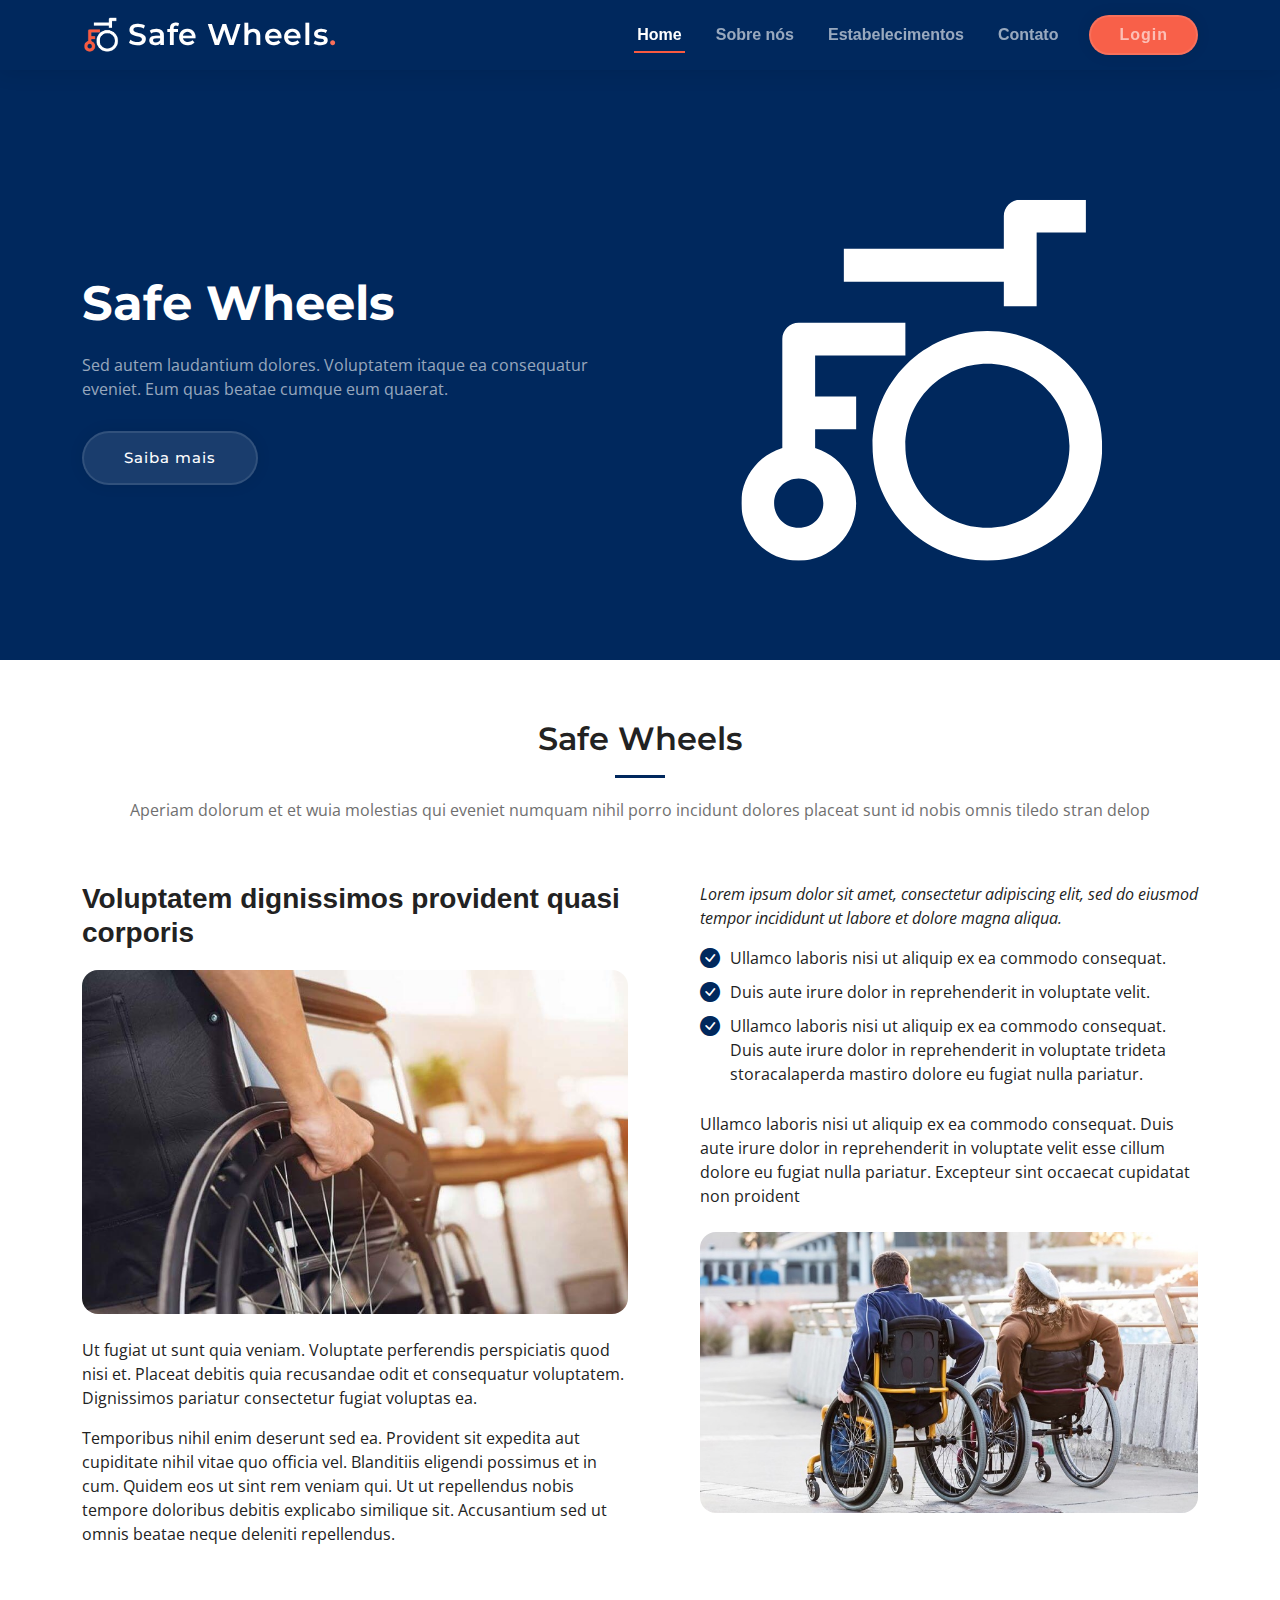
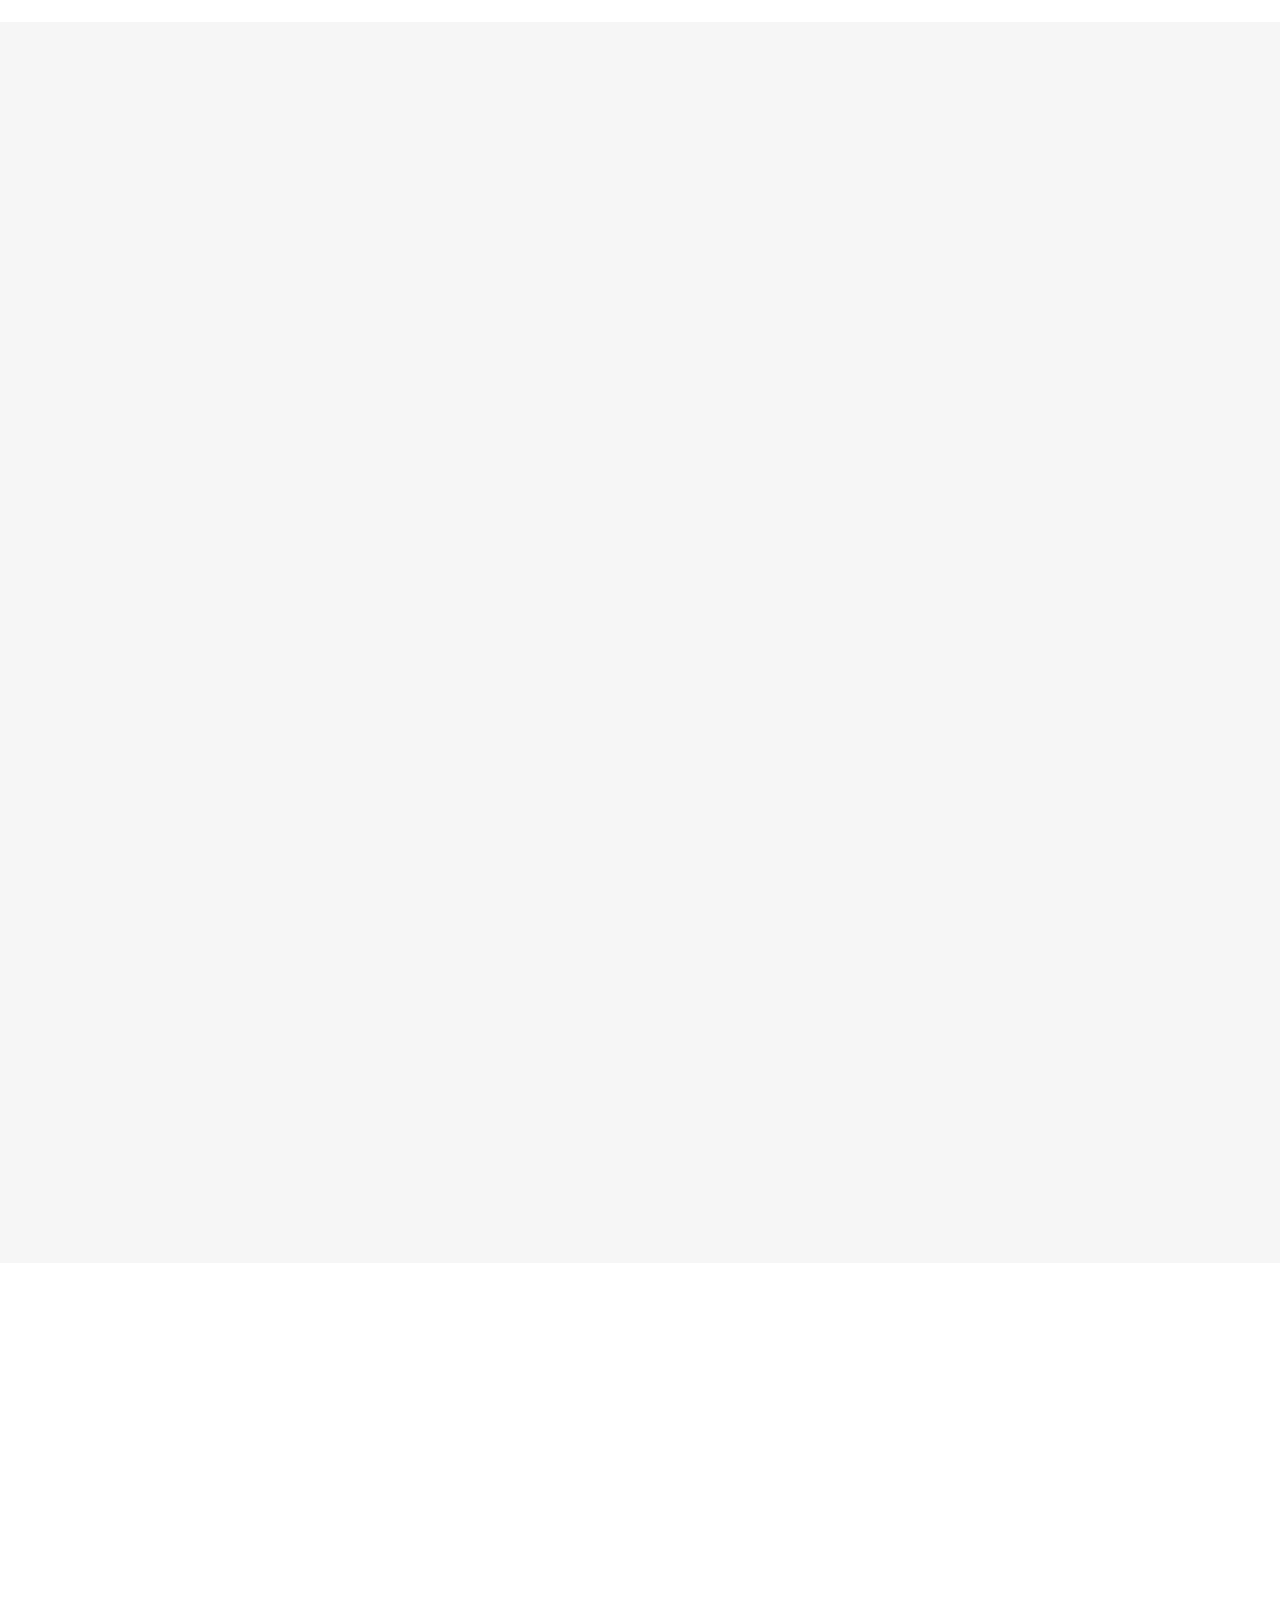
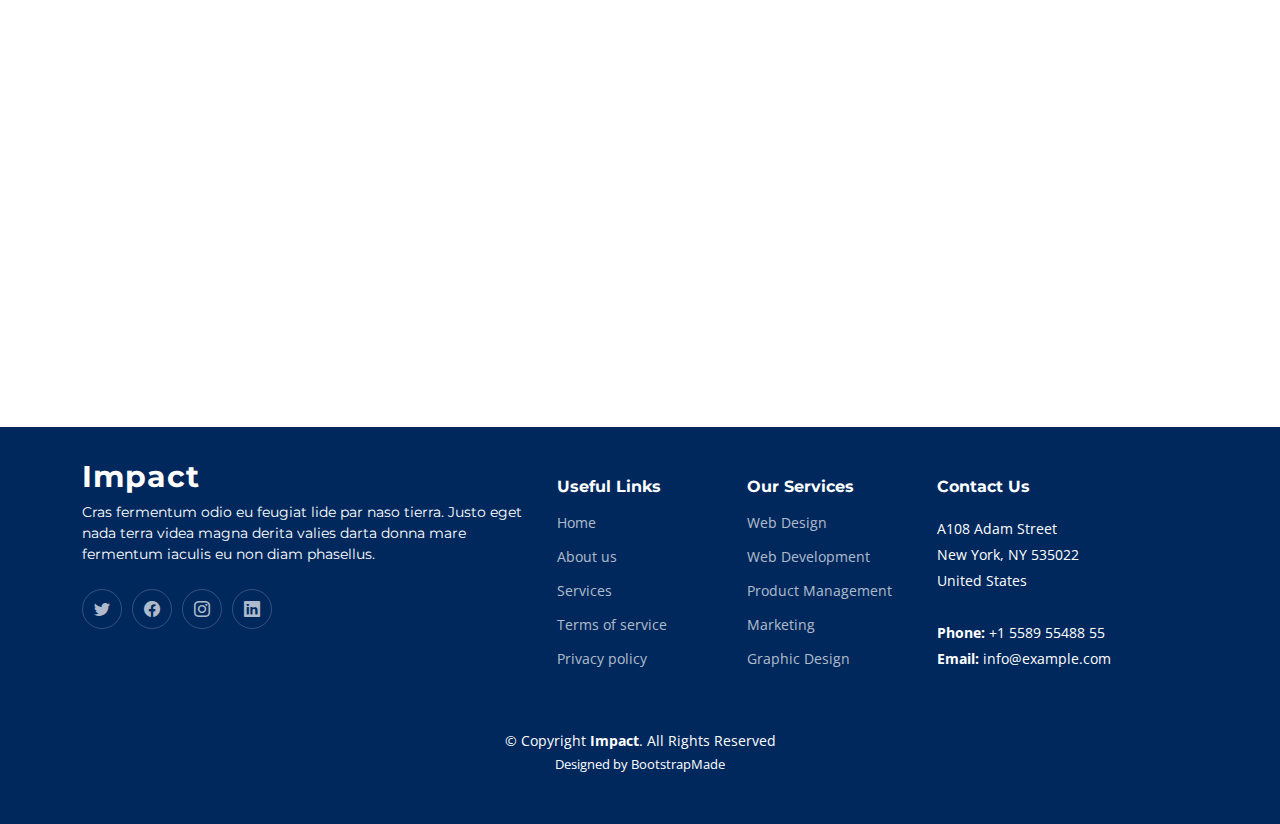
==== commit 40e838ac: "safewheels" ====
--- a/index.html
+++ b/index.html
@@ -238,8 +238,8 @@
               <div class="info-item d-flex">
                 <i class="bi bi-geo-alt flex-shrink-0"></i>
                 <div>
-                  <h4>Location:</h4>
-                  <p>A108 Adam Street, New York, NY 535022</p>
+                  <h4>Localização:</h4>
+                  <p>RN-288, s/n - Nova, Caicó - RN, 59300-000</p>
                 </div>
               </div><!-- End Info Item -->
 
@@ -254,16 +254,16 @@
               <div class="info-item d-flex">
                 <i class="bi bi-phone flex-shrink-0"></i>
                 <div>
-                  <h4>Call:</h4>
-                  <p>+1 5589 55488 55</p>
+                  <h4>Número:</h4>
+                  <p>(84) 9 9999-9999</p>
                 </div>
               </div><!-- End Info Item -->
 
               <div class="info-item d-flex">
                 <i class="bi bi-clock flex-shrink-0"></i>
                 <div>
-                  <h4>Open Hours:</h4>
-                  <p>Mon-Sat: 11AM - 23PM</p>
+                  <h4>Horário</h4>
+                  <p>Seg-Sex: 11AM - 18PM</p>
                 </div>
               </div><!-- End Info Item -->
             </div>
@@ -274,24 +274,24 @@
             <form action="forms/contact.php" method="post" role="form" class="php-email-form">
               <div class="row">
                 <div class="col-md-6 form-group">
-                  <input type="text" name="name" class="form-control" id="name" placeholder="Your Name" required>
+                  <input type="text" name="name" class="form-control" id="name" placeholder="Digite seu nome" required>
                 </div>
                 <div class="col-md-6 form-group mt-3 mt-md-0">
-                  <input type="email" class="form-control" name="email" id="email" placeholder="Your Email" required>
+                  <input type="email" class="form-control" name="email" id="email" placeholder="Digite seu Email" required>
                 </div>
               </div>
               <div class="form-group mt-3">
-                <input type="text" class="form-control" name="subject" id="subject" placeholder="Subject" required>
+                <input type="text" class="form-control" name="subject" id="subject" placeholder="Assunto" required>
               </div>
               <div class="form-group mt-3">
-                <textarea class="form-control" name="message" rows="7" placeholder="Message" required></textarea>
+                <textarea class="form-control" name="message" rows="7" placeholder="Mensagem" required></textarea>
               </div>
               <div class="my-3">
                 <div class="loading">Loading</div>
                 <div class="error-message"></div>
                 <div class="sent-message">Your message has been sent. Thank you!</div>
               </div>
-              <div class="text-center"><button type="submit">Send Message</button></div>
+              <div class="text-center"><button type="submit">Enviar Mensagem</button></div>
             </form>
           </div><!-- End Contact Form -->
 
--- a/assets/css/main.css
+++ b/assets/css/main.css
@@ -17,10 +17,31 @@
   --font-secondary: "Poppins", sans-serif;
 }
 
+
+/*  Button Login */
+.btn-login{
+  background-color: #f86049;
+  font-family: var(--font-primary);
+  font-weight: 500;
+  font-size: 15px;
+  letter-spacing: 1px;
+  display: inline-block;
+  padding: 6px 25px;
+  border-radius: 50px;
+  transition: 0.3s;
+  color: #fff;
+  box-shadow: 0 0 15px rgba(0, 0, 0, 0.08);
+  border: 2px solid rgba(255, 255, 255, 0.1);
+}
+
+.btn-login:hover{
+ background-color: #f83315;
+}
+
 /* Colors */
 :root {
   --color-default: #222222;
-  --color-primary: #008374;
+  --color-primary: #00285D;
   --color-secondary: #f85a40;
 }
 
@@ -238,7 +259,7 @@
 # Header
 --------------------------------------------------------------*/
 .topbar {
-  background: #00796b;
+  background: #00285D;;
   height: 40px;
   font-size: 14px;
   transition: all 0.5s;
@@ -499,7 +520,7 @@
     inset: 0;
     padding: 50px 0 10px 0;
     margin: 0;
-    background: rgba(0, 131, 116, 0.9);
+    background: #00285D;
     overflow-y: auto;
     transition: 0.3s;
     z-index: 9998;
@@ -545,7 +566,7 @@
   .navbar .getstarted:hover,
   .navbar .getstarted:focus:hover {
     color: #fff;
-    background: rgba(0, 131, 116, 0.8);
+    background: #00285D;
   }
 
   .navbar .dropdown ul,
@@ -555,8 +576,8 @@
     padding: 10px 0;
     margin: 10px 20px;
     transition: all 0.5s ease-in-out;
-    background-color: #007466;
-    border: 1px solid #006459;
+    background-color:#00285D;
+    border: 1px solid #00285D;
   }
 
   .navbar .dropdown>.dropdown-active,
@@ -598,7 +619,7 @@
     content: "";
     position: fixed;
     inset: 0;
-    background: rgba(0, 106, 93, 0.8);
+    background:#00285D;
     z-index: 9996;
   }
 }
@@ -681,7 +702,7 @@
   animation-timing-function: steps;
   opacity: 1;
   border-radius: 50%;
-  border: 5px solid rgba(0, 131, 116, 0.7);
+  border: 5px solid #00285D;;
   top: -15%;
   left: -15%;
   background: rgba(198, 16, 0, 0);
@@ -855,7 +876,7 @@
   animation-timing-function: steps;
   opacity: 1;
   border-radius: 50%;
-  border: 5px solid rgba(0, 131, 116, 0.7);
+  border: 5px solid#00285D;;
   top: -15%;
   left: -15%;
   background: rgba(198, 16, 0, 0);
@@ -996,7 +1017,7 @@
 }
 
 .services .service-item:hover .icon:before {
-  background: #00b6a1;
+  background:#f86049;
 }
 
 .services .service-item:hover h3 {
@@ -1720,7 +1741,7 @@
 
 .contact .info-item {
   width: 100%;
-  background-color: #009282;
+  background-color: #f8654f;
   margin-bottom: 20px;
   padding: 20px;
   border-radius: 10px;
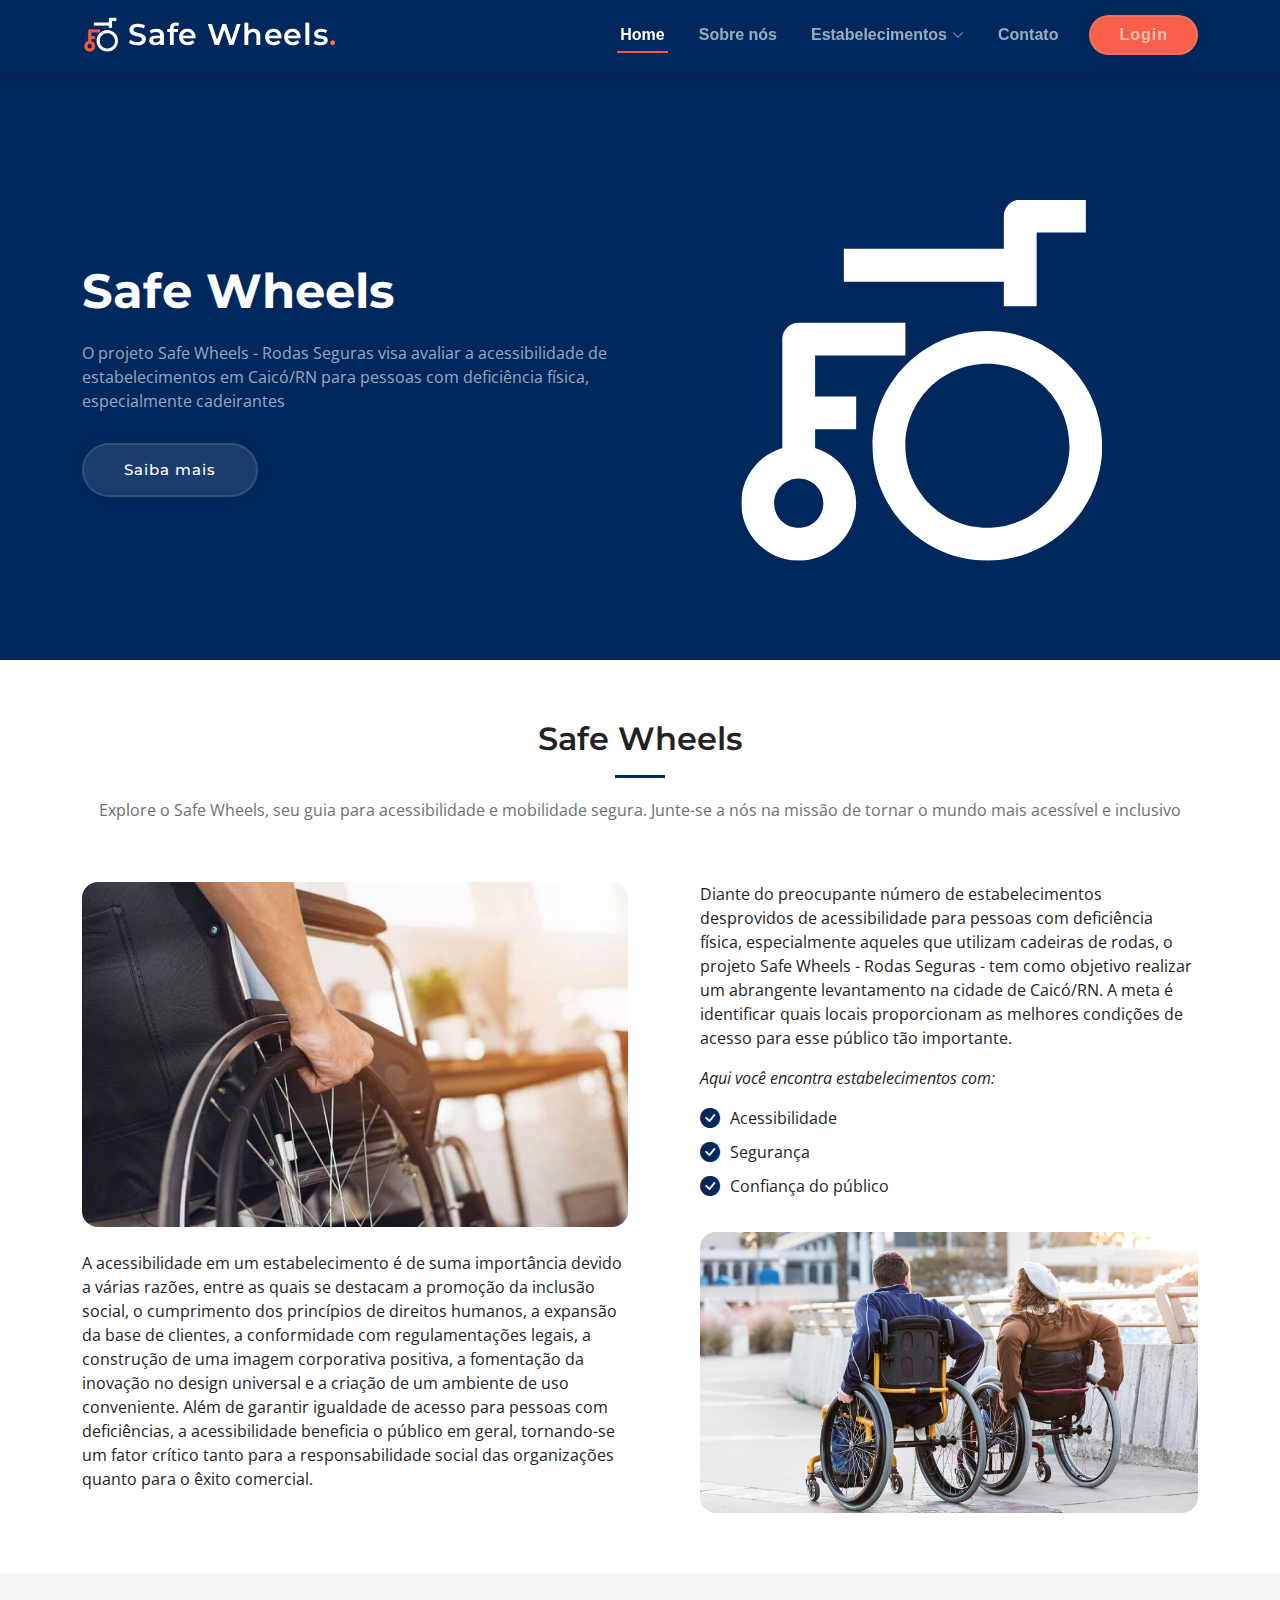
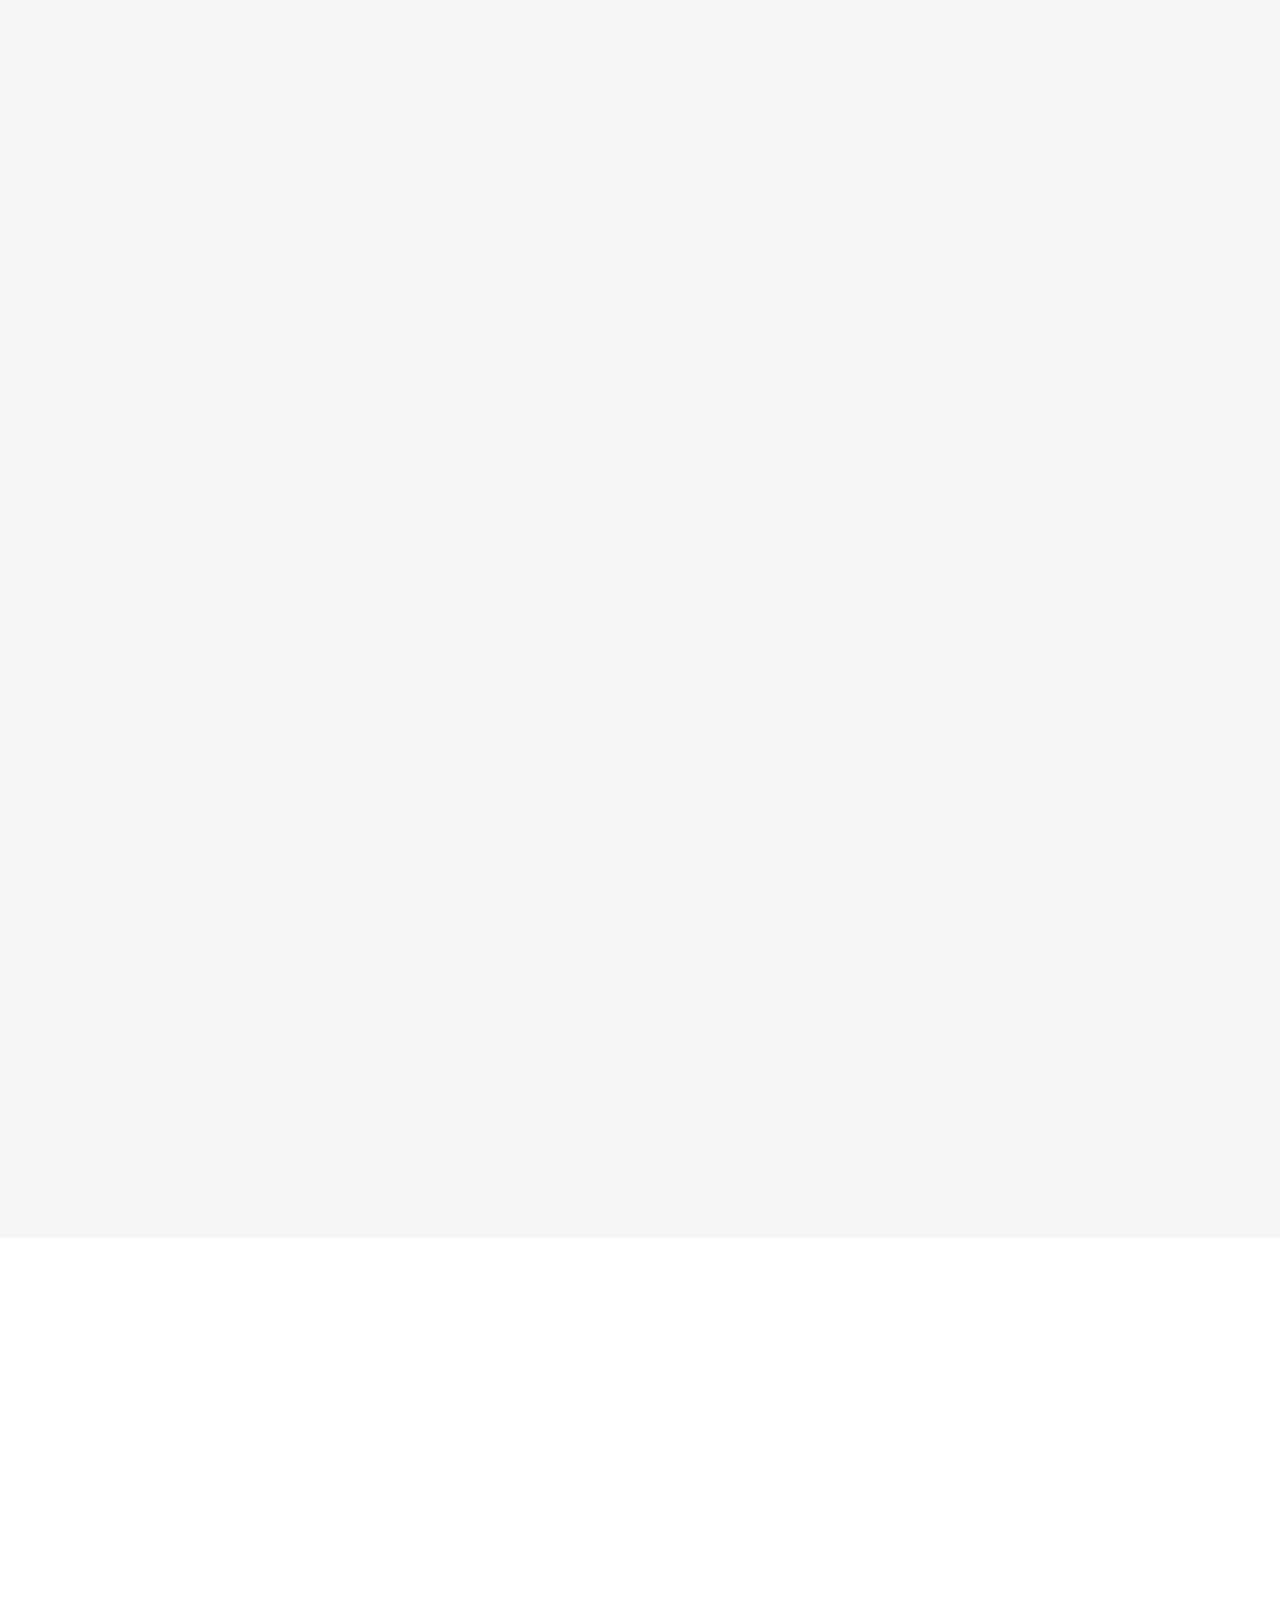
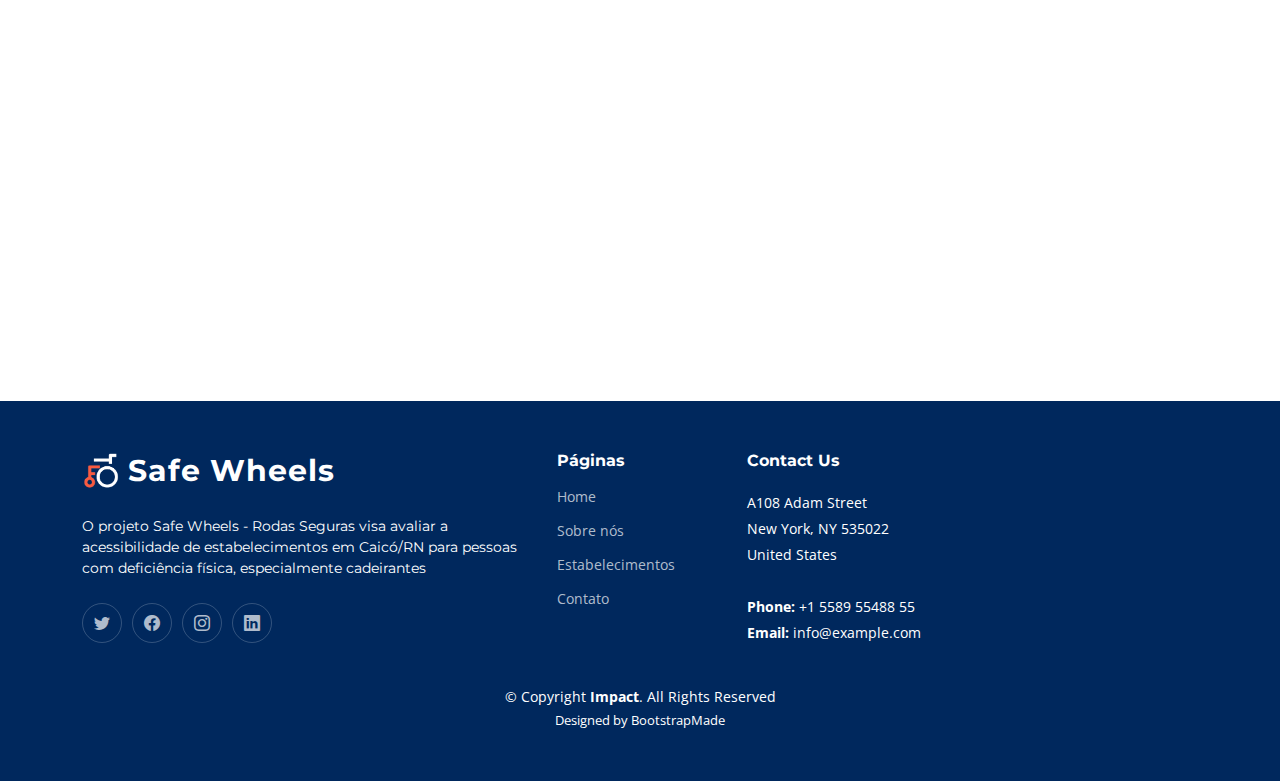
==== commit a35b82ba: "Add files via upload" ====
--- a/index.html
+++ b/index.html
@@ -16,6 +16,7 @@
   <!-- Google Fonts -->
   <link rel="preconnect" href="https://fonts.googleapis.com">
   <link rel="preconnect" href="https://fonts.gstatic.com" crossorigin>
+<link href="https://fonts.googleapis.com/css2?family=Montserrat:wght@670&family=Pixelify+Sans&display=swap" rel="stylesheet">
   <link href="https://fonts.googleapis.com/css2?family=Open+Sans:ital,wght@0,300;0,400;0,500;0,600;0,700;1,300;1,400;1,600;1,700&family=Montserrat:ital,wght@0,300;0,400;0,500;0,600;0,700;1,300;1,400;1,500;1,600;1,700&family=Raleway:ital,wght@0,300;0,400;0,500;0,600;0,700;1,300;1,400;1,500;1,600;1,700&display=swap" rel="stylesheet">
 
   <!-- Vendor CSS Files -->
@@ -55,7 +56,16 @@
         <ul>
           <li><a href="#hero">Home</a></li>
           <li><a href="#about">Sobre nós</a></li>
-          <li><a href="#services">Estabelecimentos</a></li>
+          <li class="dropdown"><a href="#services"><span>Estabelecimentos</span> <i class="bi bi-chevron-down dropdown-indicator"></i></a>
+            <ul>
+              <li><a href="rampa.html">Rampa</a></li>
+              <li><a href="barras.html">Barras de apoio</a></li>
+              <li><a href="banheiros.html">Banheiros</a></li>
+              <li><a href="arquitetonica.html">Acessibilidade arquitetônica</a></li>
+              <li><a href="transporte.html">Acessibilidade no transporte</a></li>
+              <li><a href="digital.html">Acessibilidade digital</a></li>
+            </ul>
+          </li>
           <li><a href="#contact">Contato</a></li>
           <li><button class="btn-login"><a href="login.html" class="btn-get-started">Login</a></button></li>
         </ul>
@@ -74,7 +84,7 @@
       <div class="row gy-5" data-aos="fade-in">
         <div class="col-lg-6 order-2 order-lg-1 d-flex flex-column justify-content-center text-center text-lg-start">
           <h2>Safe <span>Wheels</span></h2>
-          <p>Sed autem laudantium dolores. Voluptatem itaque ea consequatur eveniet. Eum quas beatae cumque eum quaerat.</p>
+          <p>O projeto Safe Wheels - Rodas Seguras visa avaliar a acessibilidade de estabelecimentos em Caicó/RN para pessoas com deficiência física, especialmente cadeirantes</p>
           <div class="d-flex justify-content-center justify-content-lg-start">
             <a href="#about" class="btn-get-started">Saiba mais</a>
           </div>
@@ -101,32 +111,28 @@
 
         <div class="section-header">
           <h2>Safe Wheels</h2>
-          <p>Aperiam dolorum et et wuia molestias qui eveniet numquam nihil porro incidunt dolores placeat sunt id nobis omnis tiledo stran delop</p>
+          <p>Explore o Safe Wheels, seu guia para acessibilidade e mobilidade segura. Junte-se a nós na missão de tornar o mundo mais acessível e inclusivo</p>
         </div>
 
         <div class="row gy-4">
           <div class="col-lg-6">
-            <h3>Voluptatem dignissimos provident quasi corporis</h3>
+
             <img src="assets/img/cadeira2.jpg" class="img-fluid rounded-4 mb-4" alt="">
-            <p>Ut fugiat ut sunt quia veniam. Voluptate perferendis perspiciatis quod nisi et. Placeat debitis quia recusandae odit et consequatur voluptatem. Dignissimos pariatur consectetur fugiat voluptas ea.</p>
-            <p>Temporibus nihil enim deserunt sed ea. Provident sit expedita aut cupiditate nihil vitae quo officia vel. Blanditiis eligendi possimus et in cum. Quidem eos ut sint rem veniam qui. Ut ut repellendus nobis tempore doloribus debitis explicabo similique sit. Accusantium sed ut omnis beatae neque deleniti repellendus.</p>
+            <p> A acessibilidade em um estabelecimento é de suma importância devido a várias razões, entre as quais se destacam a promoção da inclusão social, o cumprimento dos princípios de direitos humanos, a expansão da base de clientes, a conformidade com regulamentações legais, a construção de uma imagem corporativa positiva, a fomentação da inovação no design universal e a criação de um ambiente de uso conveniente. Além de garantir igualdade de acesso para pessoas com deficiências, a acessibilidade beneficia o público em geral, tornando-se um fator crítico tanto para a responsabilidade social das organizações quanto para o êxito comercial.</p>
           </div>
           <div class="col-lg-6">
             <div class="content ps-0 ps-lg-5">
+              <p>
+                Diante do preocupante número de estabelecimentos desprovidos de acessibilidade para pessoas com deficiência física, especialmente aqueles que utilizam cadeiras de rodas, o projeto Safe Wheels - Rodas Seguras - tem como objetivo realizar um abrangente levantamento na cidade de Caicó/RN. A meta é identificar quais locais proporcionam as melhores condições de acesso para esse público tão importante.
+              </p>
               <p class="fst-italic">
-                Lorem ipsum dolor sit amet, consectetur adipiscing elit, sed do eiusmod tempor incididunt ut labore et dolore
-                magna aliqua.
+                Aqui você encontra estabelecimentos com:
               </p>
               <ul>
-                <li><i class="bi bi-check-circle-fill"></i> Ullamco laboris nisi ut aliquip ex ea commodo consequat.</li>
-                <li><i class="bi bi-check-circle-fill"></i> Duis aute irure dolor in reprehenderit in voluptate velit.</li>
-                <li><i class="bi bi-check-circle-fill"></i> Ullamco laboris nisi ut aliquip ex ea commodo consequat. Duis aute irure dolor in reprehenderit in voluptate trideta storacalaperda mastiro dolore eu fugiat nulla pariatur.</li>
+                <li><i class="bi bi-check-circle-fill"></i> Acessibilidade</li>
+                <li><i class="bi bi-check-circle-fill"></i> Segurança</li>
+                <li><i class="bi bi-check-circle-fill"></i> Confiança do público</li>
               </ul>
-              <p>
-                Ullamco laboris nisi ut aliquip ex ea commodo consequat. Duis aute irure dolor in reprehenderit in voluptate
-                velit esse cillum dolore eu fugiat nulla pariatur. Excepteur sint occaecat cupidatat non proident
-              </p>
-
               <div class="position-relative mt-4">
                 <img src="assets/img/cadeira3.jpg" class="img-fluid rounded-4" alt="">
               </div>
@@ -144,7 +150,7 @@
 
         <div class="section-header">
           <h2>Estabelecimentos</h2>
-          <p>Aperiam dolorum et et wuia molestias qui eveniet numquam nihil porro incidunt dolores placeat sunt id nobis omnis tiledo stran delop</p>
+          <p>Aqui, exploramos a importância da acessibilidade em locais públicos e privados e fornecemos informações valiosas para promover a inclusão e mobilidade segura</p>
         </div>
 
         <div class="row gy-4" data-aos="fade-up" data-aos-delay="100">
@@ -308,10 +314,10 @@
     <div class="container">
       <div class="row gy-4">
         <div class="col-lg-5 col-md-12 footer-info">
-          <a href="index.html" class="logo d-flex align-items-center">
-            <span>Impact</span>
-          </a>
-          <p>Cras fermentum odio eu feugiat lide par naso tierra. Justo eget nada terra videa magna derita valies darta donna mare fermentum iaculis eu non diam phasellus.</p>
+            <a href="index.html" class="logo d-flex align-items-center">
+                <img src="assets/img/LOGO_SW2-removebg-preview.png" alt=""><span>Safe Wheels</span>
+              </a>
+          <p>O projeto Safe Wheels - Rodas Seguras visa avaliar a acessibilidade de estabelecimentos em Caicó/RN para pessoas com deficiência física, especialmente cadeirantes</p>
           <div class="social-links d-flex mt-4">
             <a href="#" class="twitter"><i class="bi bi-twitter"></i></a>
             <a href="#" class="facebook"><i class="bi bi-facebook"></i></a>
@@ -321,24 +327,12 @@
         </div>
 
         <div class="col-lg-2 col-6 footer-links">
-          <h4>Useful Links</h4>
+          <h4>Páginas</h4>
           <ul>
-            <li><a href="#">Home</a></li>
-            <li><a href="#">About us</a></li>
-            <li><a href="#">Services</a></li>
-            <li><a href="#">Terms of service</a></li>
-            <li><a href="#">Privacy policy</a></li>
-          </ul>
-        </div>
-
-        <div class="col-lg-2 col-6 footer-links">
-          <h4>Our Services</h4>
-          <ul>
-            <li><a href="#">Web Design</a></li>
-            <li><a href="#">Web Development</a></li>
-            <li><a href="#">Product Management</a></li>
-            <li><a href="#">Marketing</a></li>
-            <li><a href="#">Graphic Design</a></li>
+            <li><a href="index.html">Home</a></li>
+            <li><a href="index.html">Sobre nós</a></li>
+            <li><a href="index.html">Estabelecimentos</a></li>
+            <li><a href="index.html">Contato</a></li>
           </ul>
         </div>
 
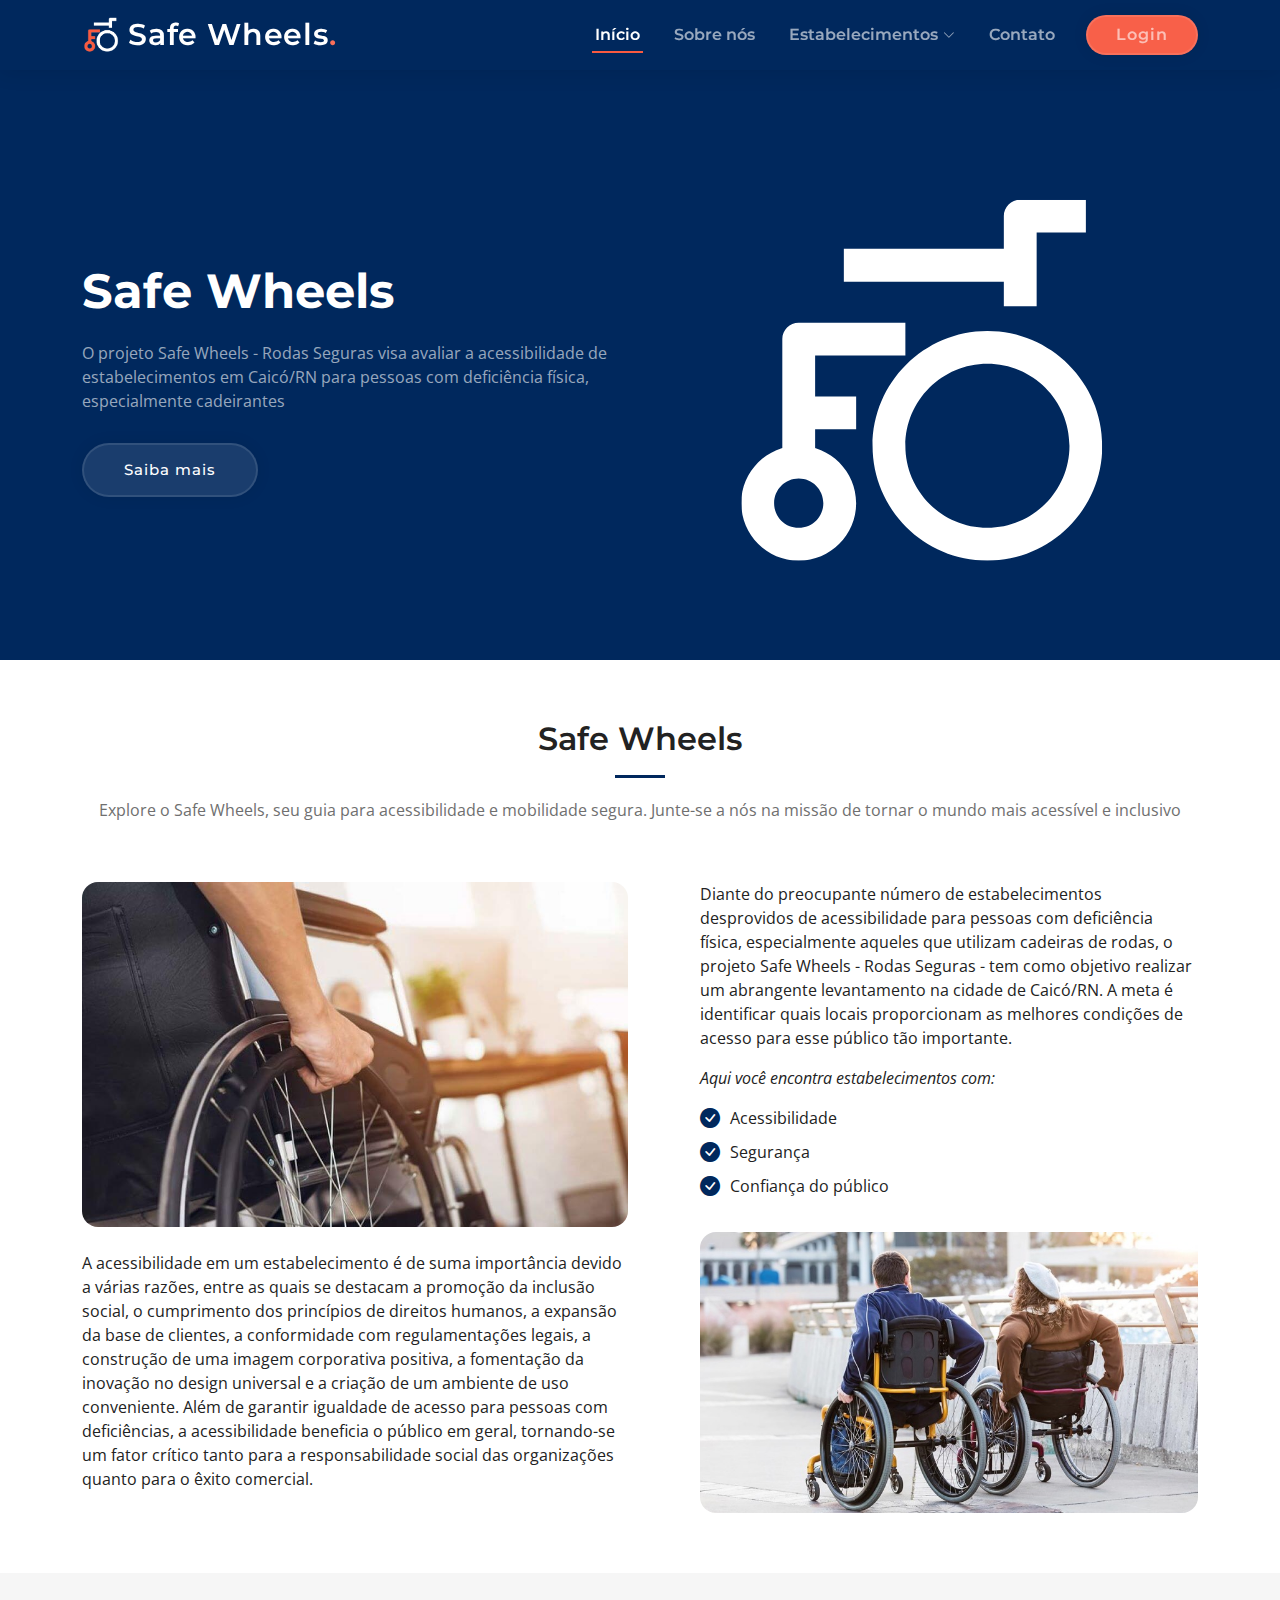
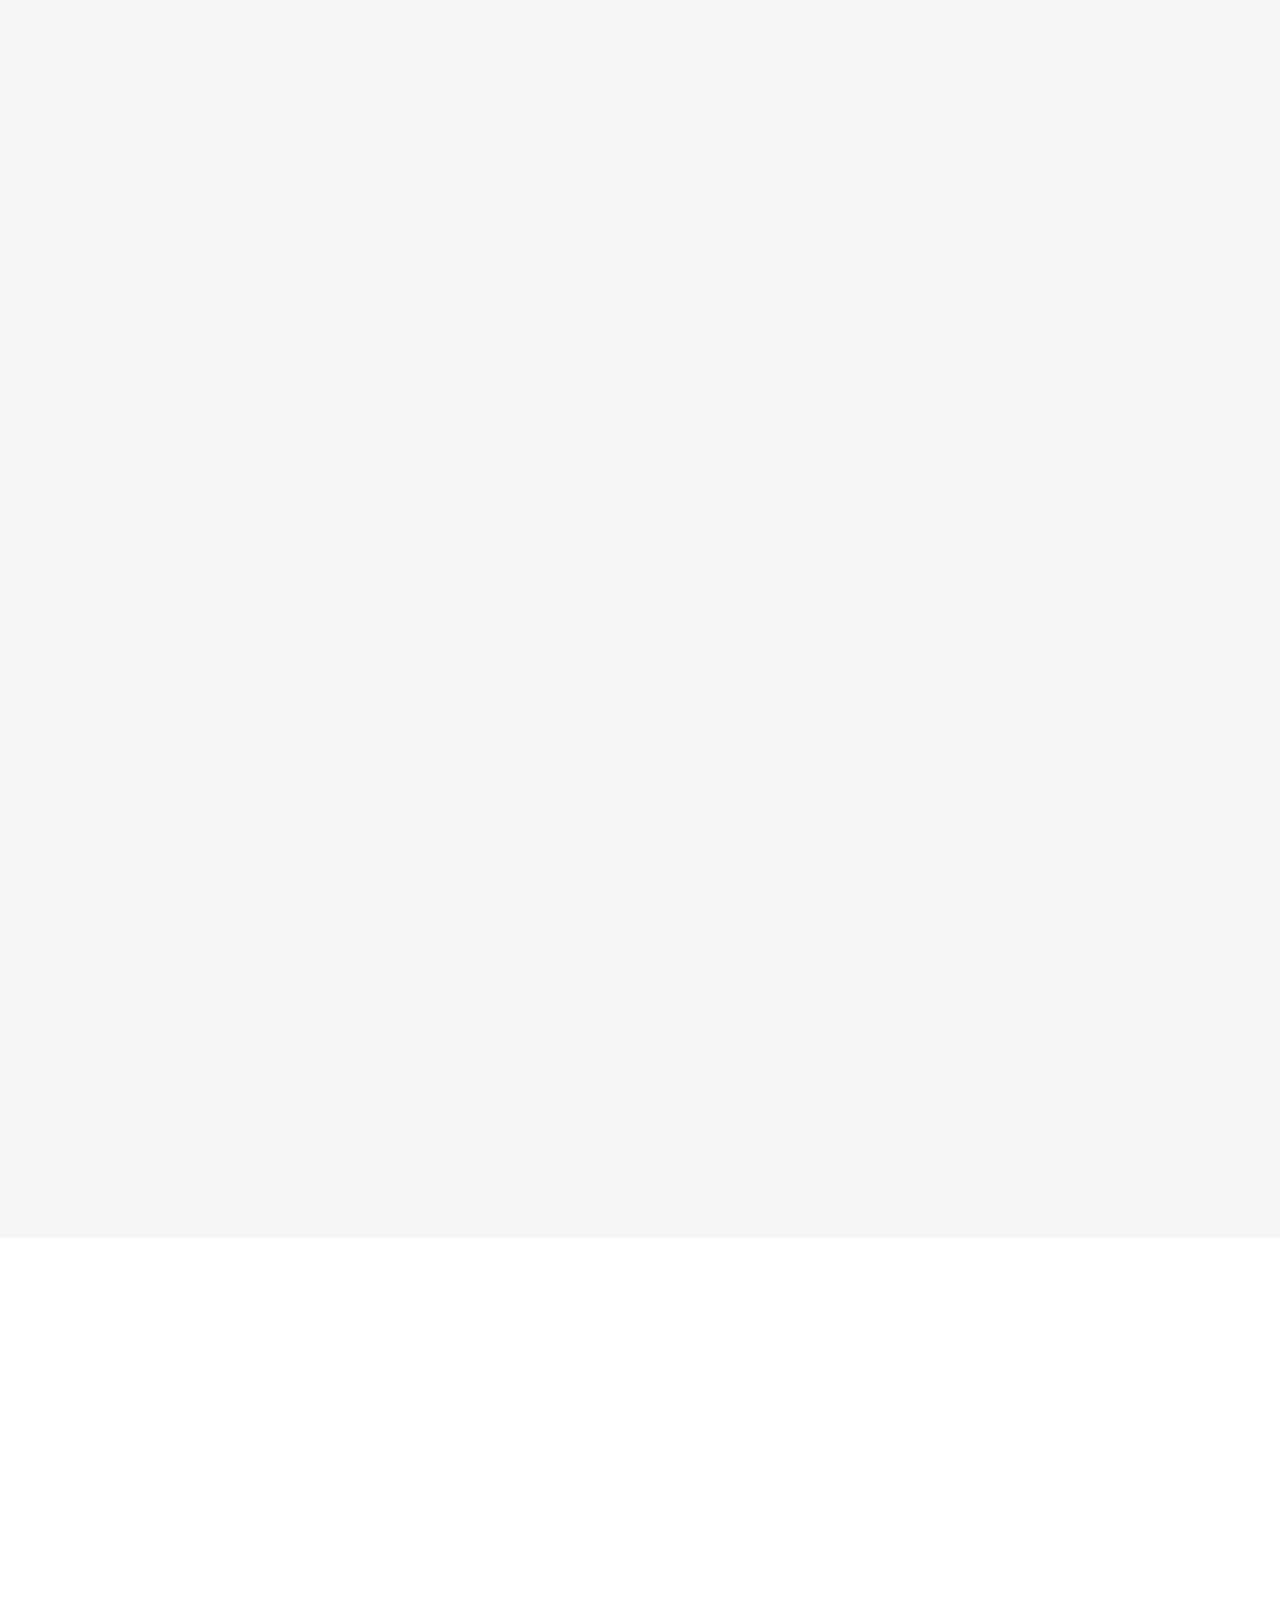
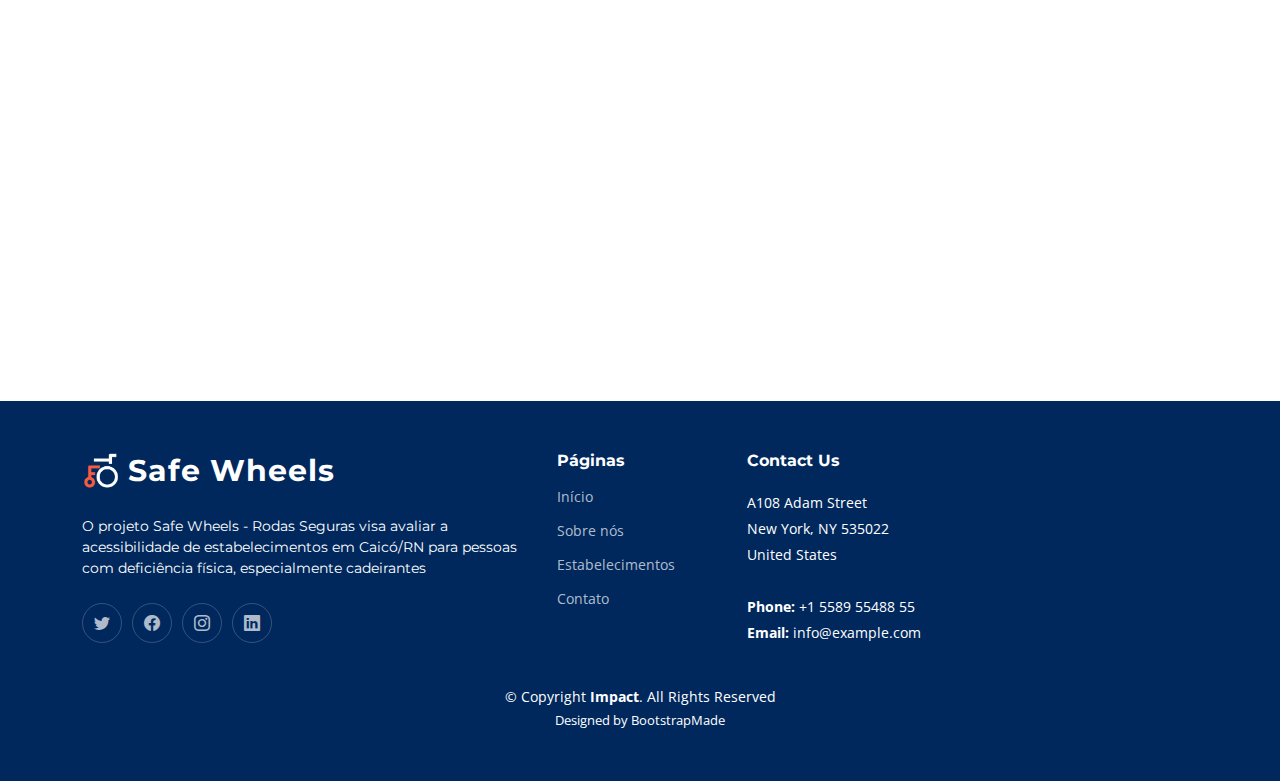
==== commit 296d4be5: "Add files via upload" ====
--- a/index.html
+++ b/index.html
@@ -54,7 +54,7 @@
       </a>
       <nav id="navbar" class="navbar">
         <ul>
-          <li><a href="#hero">Home</a></li>
+          <li><a href="#hero">Início</a></li>
           <li><a href="#about">Sobre nós</a></li>
           <li class="dropdown"><a href="#services"><span>Estabelecimentos</span> <i class="bi bi-chevron-down dropdown-indicator"></i></a>
             <ul>
@@ -64,6 +64,8 @@
               <li><a href="arquitetonica.html">Acessibilidade arquitetônica</a></li>
               <li><a href="transporte.html">Acessibilidade no transporte</a></li>
               <li><a href="digital.html">Acessibilidade digital</a></li>
+              <li><hr class="dropdown-indicator"></li>
+              <li><a href="registrar-estabelecimento.html">Registrar estabelecimento</a></li>
             </ul>
           </li>
           <li><a href="#contact">Contato</a></li>
@@ -233,7 +235,7 @@
 
         <div class="section-header">
           <h2>Contato</h2>
-          <p>Conhece algum estabelecimento acessível e gostaria de nos informar, entre em contato conosco!</p>
+          <p>Conhece algum estabelecimento acessível e gostaria de nos informar? Entre em contato conosco!</p>
         </div>
 
         <div class="row gx-lg-0 gy-4">
@@ -329,10 +331,10 @@
         <div class="col-lg-2 col-6 footer-links">
           <h4>Páginas</h4>
           <ul>
-            <li><a href="index.html">Home</a></li>
-            <li><a href="index.html">Sobre nós</a></li>
-            <li><a href="index.html">Estabelecimentos</a></li>
-            <li><a href="index.html">Contato</a></li>
+            <li><a href="index.html#hero">Início</a></li>
+            <li><a href="index.html#about">Sobre nós</a></li>
+            <li><a href="index.html#services">Estabelecimentos</a></li>
+            <li><a href="index.html#contact">Contato</a></li>
           </ul>
         </div>
 
--- a/assets/css/main.css
+++ b/assets/css/main.css
@@ -14,7 +14,7 @@
 :root {
   --font-default: "Open Sans", system-ui, -apple-system, "Segoe UI", Roboto, "Helvetica Neue", Arial, "Noto Sans", "Liberation Sans", sans-serif, "Apple Color Emoji", "Segoe UI Emoji", "Segoe UI Symbol", "Noto Color Emoji";
   --font-primary: "Montserrat", sans-serif;
-  --font-secondary: "Poppins", sans-serif;
+  --font-secondary: "Montserrat", sans-serif;
 }
 
 
@@ -129,7 +129,15 @@
   position: relative;
   background-color: var(--color-primary);
 }
-
+#bread_ban{
+  background-image: url("../img/banheiro.jpg");
+}
+#bread_ram{
+  background-image: url("../img/rampa.jpg") ;
+}
+#bread_bar{
+  background-image: url("../img/digital2.jpg");
+}
 .breadcrumbs .page-header h2 {
   font-size: 56px;
   font-weight: 500;
@@ -259,7 +267,7 @@
 # Header
 --------------------------------------------------------------*/
 .topbar {
-  background: #00285D;;
+  background: #00285D;
   height: 40px;
   font-size: 14px;
   transition: all 0.5s;
@@ -449,7 +457,7 @@
     font-size: 15px;
     text-transform: none;
     font-weight: 600;
-    color: #006a5d;
+    color: #00285D;
   }
 
   .navbar .dropdown ul a i {
@@ -520,7 +528,7 @@
     inset: 0;
     padding: 50px 0 10px 0;
     margin: 0;
-    background: #00285D;
+    background: #00224e;
     overflow-y: auto;
     transition: 0.3s;
     z-index: 9998;
@@ -569,6 +577,13 @@
     background: #00285D;
   }
 
+  .navbar button{
+    height: 30pt;
+    width: 80pt;
+    margin-left:  10pt;
+
+  }
+
   .navbar .dropdown ul,
   .navbar .dropdown .dropdown ul {
     position: static;
@@ -576,8 +591,8 @@
     padding: 10px 0;
     margin: 10px 20px;
     transition: all 0.5s ease-in-out;
-    background-color:#00285D;
-    border: 1px solid #00285D;
+    background-color:#001b3d;
+    border: 1px solid #001b3d;
   }
 
   .navbar .dropdown>.dropdown-active,
@@ -619,7 +634,7 @@
     content: "";
     position: fixed;
     inset: 0;
-    background:#00285D;
+    background:#00285d77;
     z-index: 9996;
   }
 }
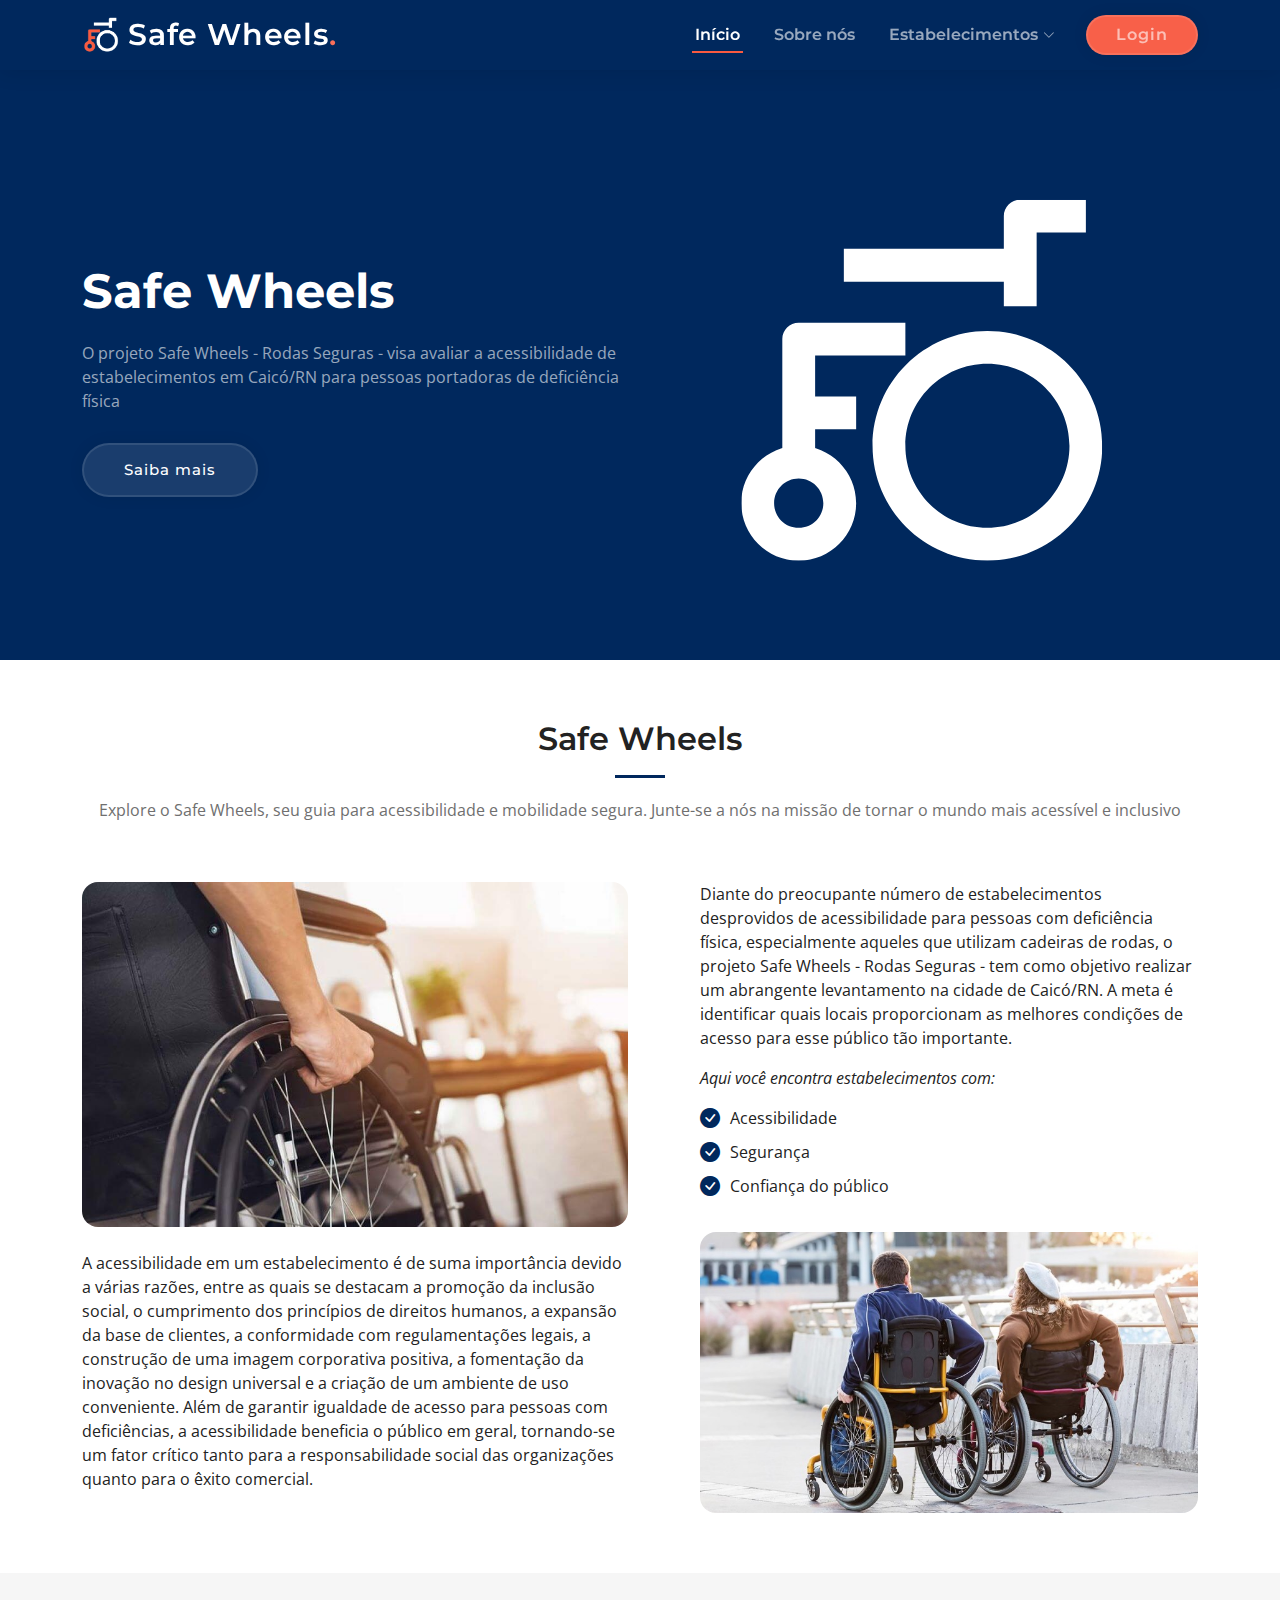
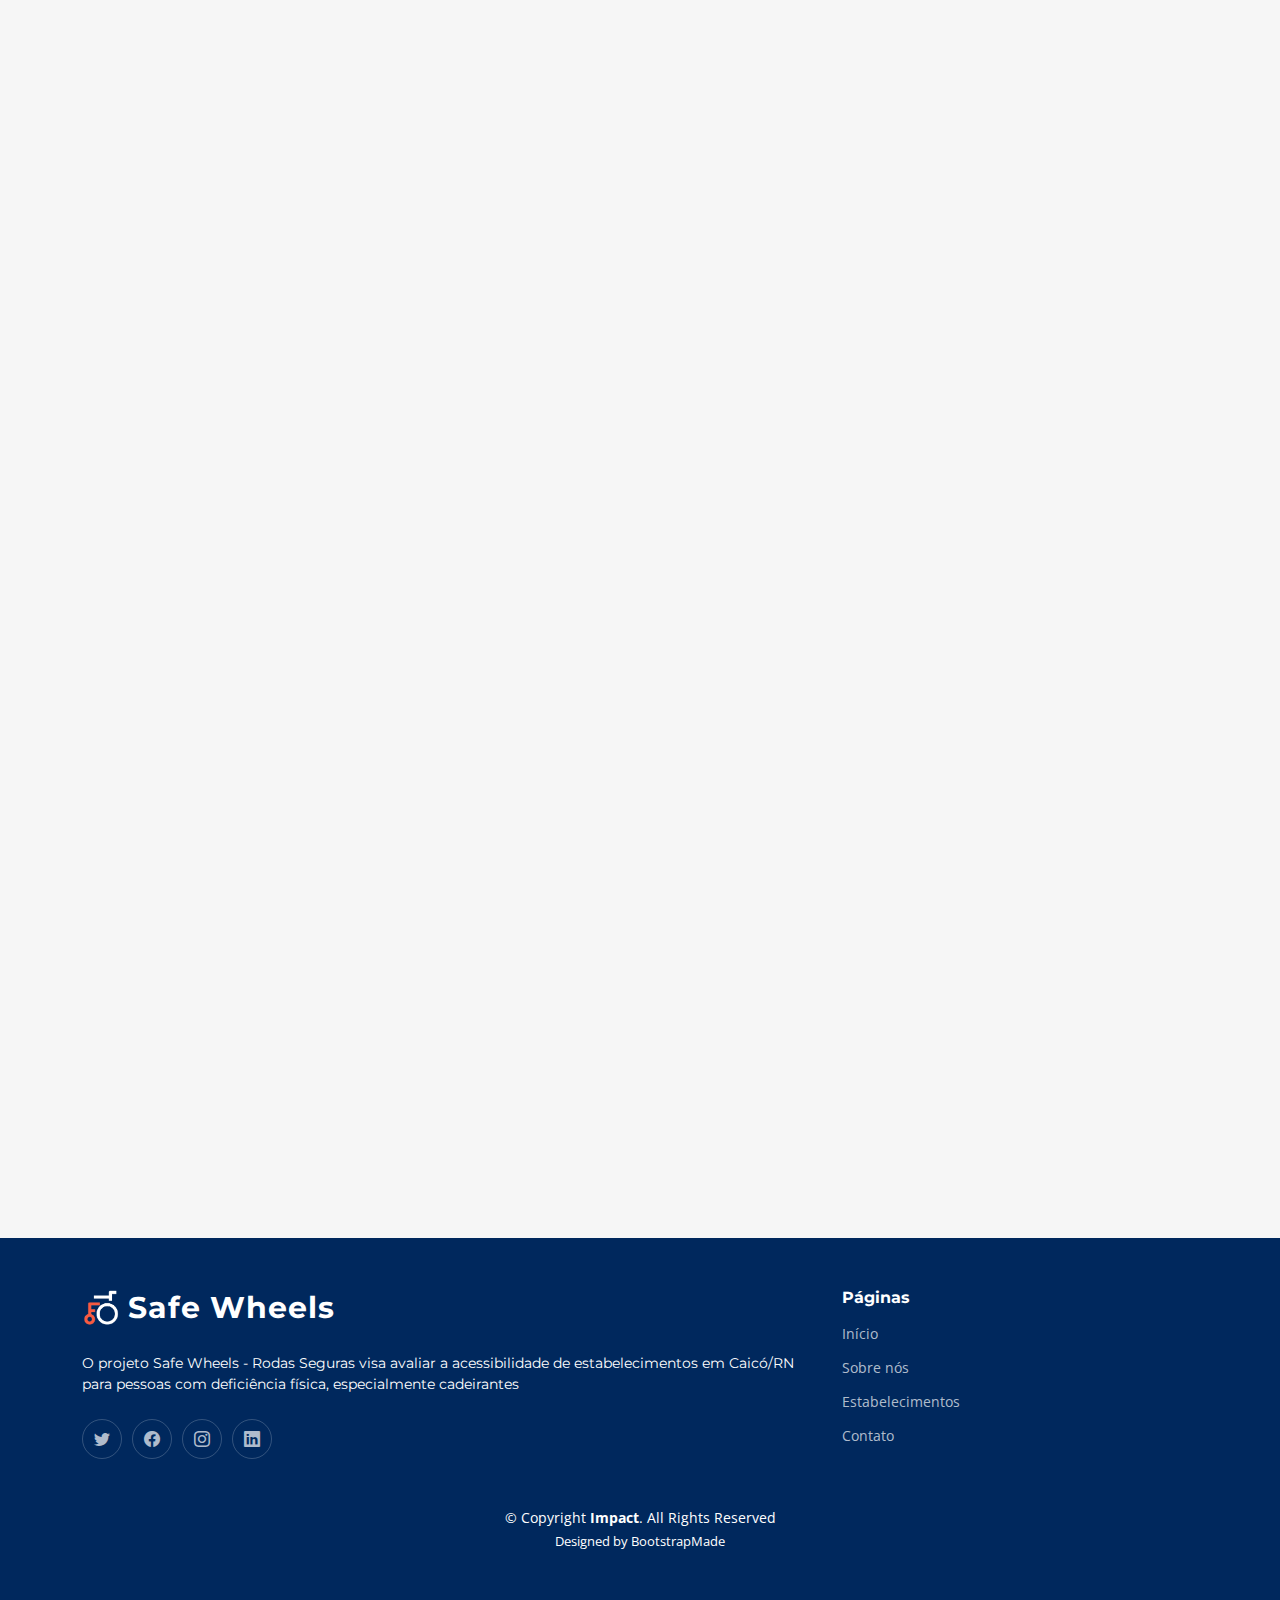
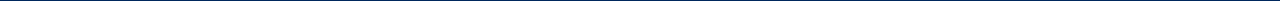
==== commit 8a3a2033: "Add files via upload" ====
--- a/index.html
+++ b/index.html
@@ -66,9 +66,10 @@
               <li><a href="digital.html">Acessibilidade digital</a></li>
               <li><hr class="dropdown-indicator"></li>
               <li><a href="registrar-estabelecimento.html">Registrar estabelecimento</a></li>
+              <li><a href="estabelecimentos-cadastrados.html">Ver estabelecimentos registrados</a></li>
             </ul>
           </li>
-          <li><a href="#contact">Contato</a></li>
+          <!-- <li><a href="#contact">Contato</a></li> -->
           <li><button class="btn-login"><a href="login.html" class="btn-get-started">Login</a></button></li>
         </ul>
       </nav><!-- .navbar -->
@@ -86,7 +87,7 @@
       <div class="row gy-5" data-aos="fade-in">
         <div class="col-lg-6 order-2 order-lg-1 d-flex flex-column justify-content-center text-center text-lg-start">
           <h2>Safe <span>Wheels</span></h2>
-          <p>O projeto Safe Wheels - Rodas Seguras visa avaliar a acessibilidade de estabelecimentos em Caicó/RN para pessoas com deficiência física, especialmente cadeirantes</p>
+          <p>O projeto Safe Wheels - Rodas Seguras - visa avaliar a acessibilidade de estabelecimentos em Caicó/RN para pessoas portadoras de deficiência física</p>
           <div class="d-flex justify-content-center justify-content-lg-start">
             <a href="#about" class="btn-get-started">Saiba mais</a>
           </div>
@@ -230,7 +231,7 @@
 
  
     <!-- ======= Contact Section ======= -->
-    <section id="contact" class="contact">
+    <!-- <section id="contact" class="contact">
       <div class="container" data-aos="fade-up">
 
         <div class="section-header">
@@ -249,7 +250,7 @@
                   <h4>Localização:</h4>
                   <p>RN-288, s/n - Nova, Caicó - RN, 59300-000</p>
                 </div>
-              </div><!-- End Info Item -->
+              </div>
 
               <div class="info-item d-flex">
                 <i class="bi bi-envelope flex-shrink-0"></i>
@@ -257,7 +258,7 @@
                   <h4>Email:</h4>
                   <p>info@example.com</p>
                 </div>
-              </div><!-- End Info Item -->
+              </div>
 
               <div class="info-item d-flex">
                 <i class="bi bi-phone flex-shrink-0"></i>
@@ -265,7 +266,7 @@
                   <h4>Número:</h4>
                   <p>(84) 9 9999-9999</p>
                 </div>
-              </div><!-- End Info Item -->
+              </div>
 
               <div class="info-item d-flex">
                 <i class="bi bi-clock flex-shrink-0"></i>
@@ -273,7 +274,7 @@
                   <h4>Horário</h4>
                   <p>Seg-Sex: 11AM - 18PM</p>
                 </div>
-              </div><!-- End Info Item -->
+              </div>
             </div>
 
           </div>
@@ -301,12 +302,13 @@
               </div>
               <div class="text-center"><button type="submit">Enviar Mensagem</button></div>
             </form>
-          </div><!-- End Contact Form -->
-
-        </div>
-
-      </div>
-    </section><!-- End Contact Section -->
+          </div>
+
+        </div>
+
+      </div>
+    </section> -->
+    <!-- End Contact Session -->
 
   </main><!-- End #main -->
 
@@ -315,7 +317,7 @@
 
     <div class="container">
       <div class="row gy-4">
-        <div class="col-lg-5 col-md-12 footer-info">
+        <div class="col-lg-8 col-md-12 footer-info">
             <a href="index.html" class="logo d-flex align-items-center">
                 <img src="assets/img/LOGO_SW2-removebg-preview.png" alt=""><span>Safe Wheels</span>
               </a>
@@ -328,7 +330,7 @@
           </div>
         </div>
 
-        <div class="col-lg-2 col-6 footer-links">
+        <div class="col-lg-4 col-6 footer-links">
           <h4>Páginas</h4>
           <ul>
             <li><a href="index.html#hero">Início</a></li>
@@ -338,7 +340,7 @@
           </ul>
         </div>
 
-        <div class="col-lg-3 col-md-12 footer-contact text-center text-md-start">
+        <!-- <div class="col-lg-3 col-md-12 footer-contact text-center text-md-start">
           <h4>Contact Us</h4>
           <p>
             A108 Adam Street <br>
@@ -348,7 +350,7 @@
             <strong>Email:</strong> info@example.com<br>
           </p>
 
-        </div>
+        </div> -->
 
       </div>
     </div>
